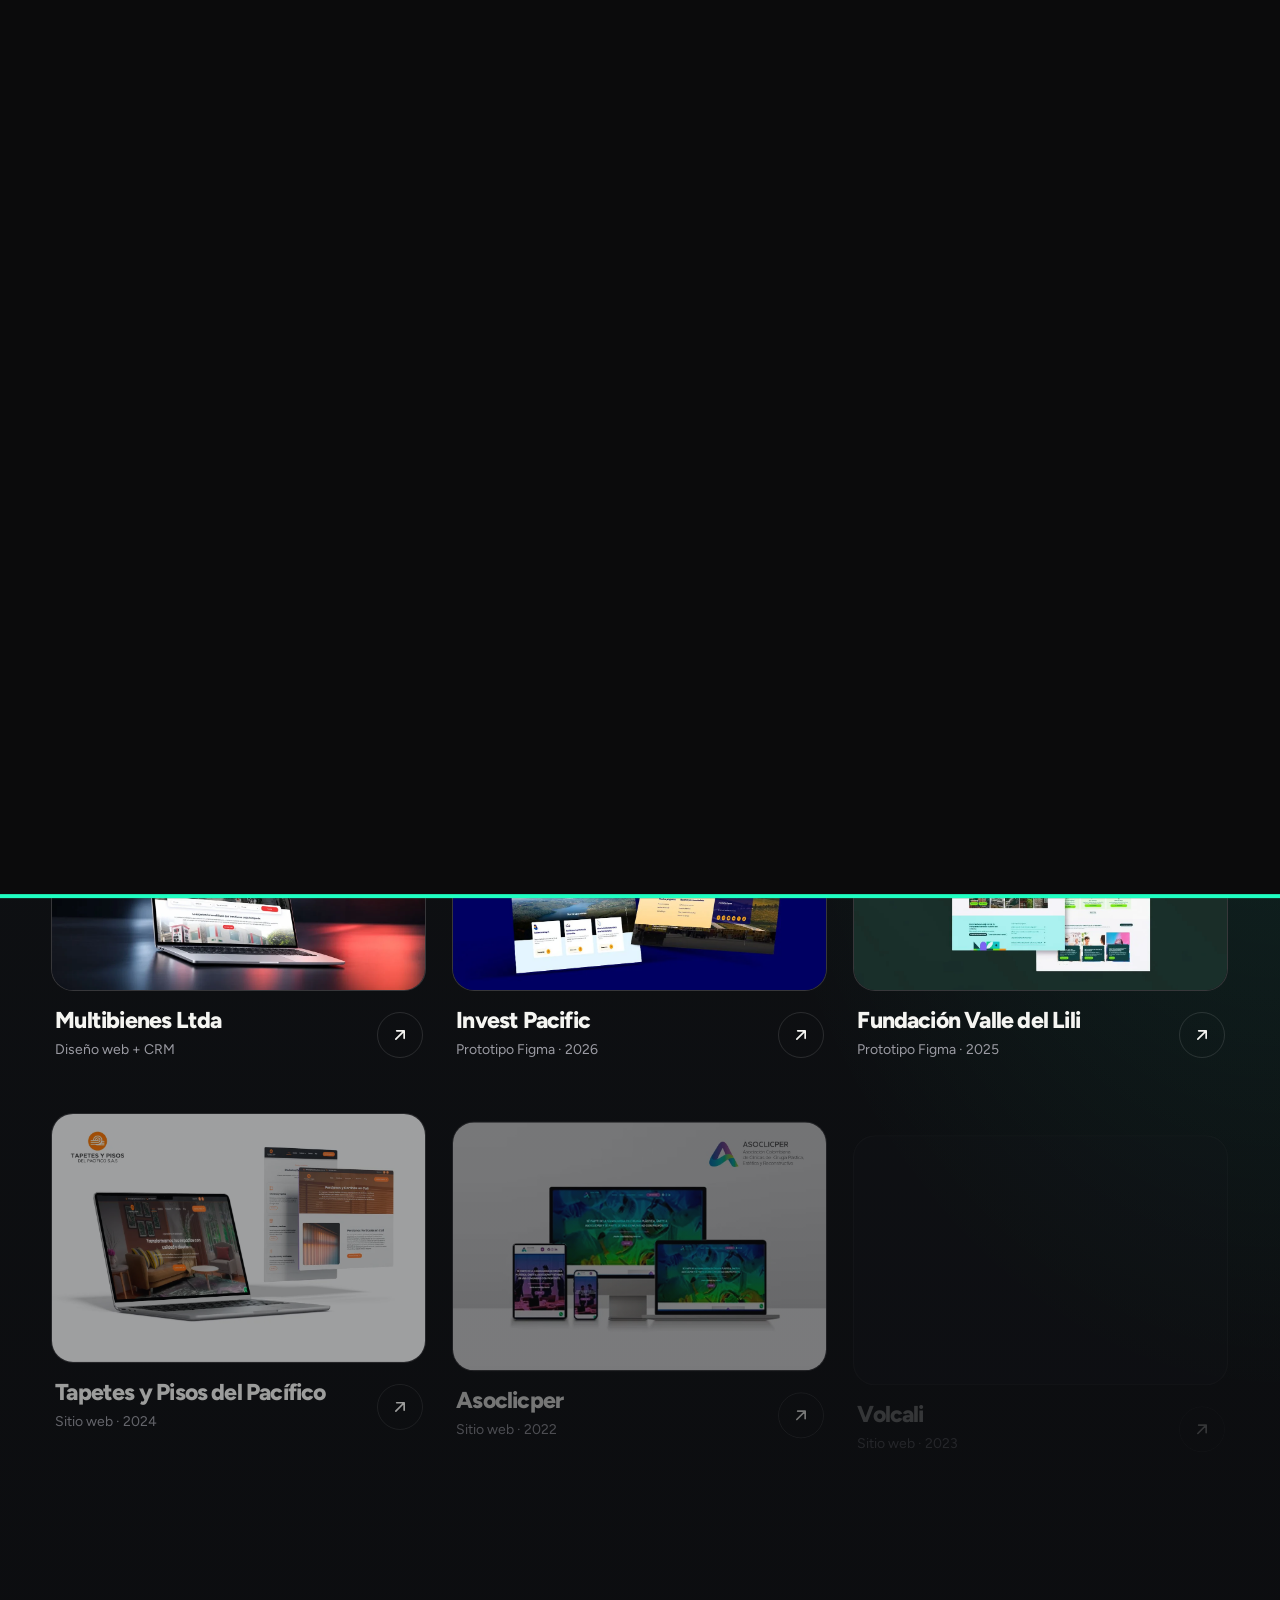
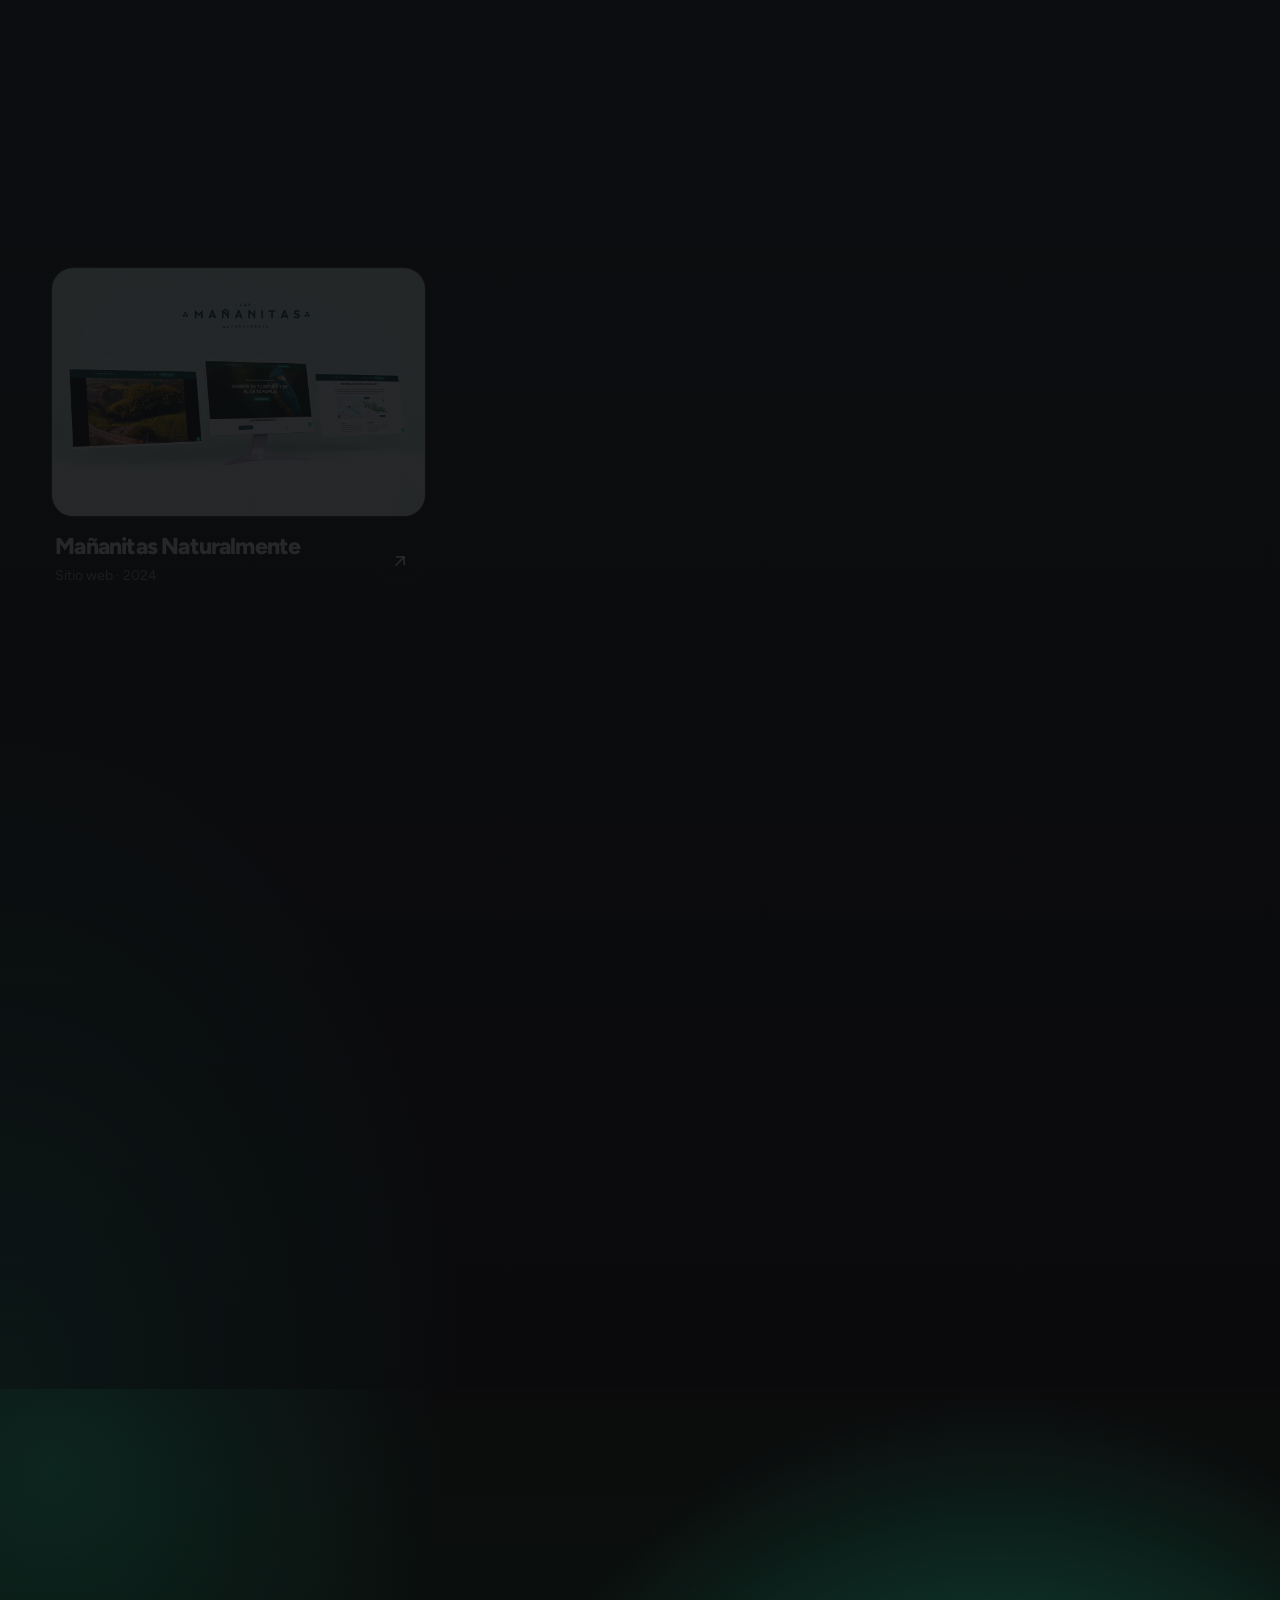
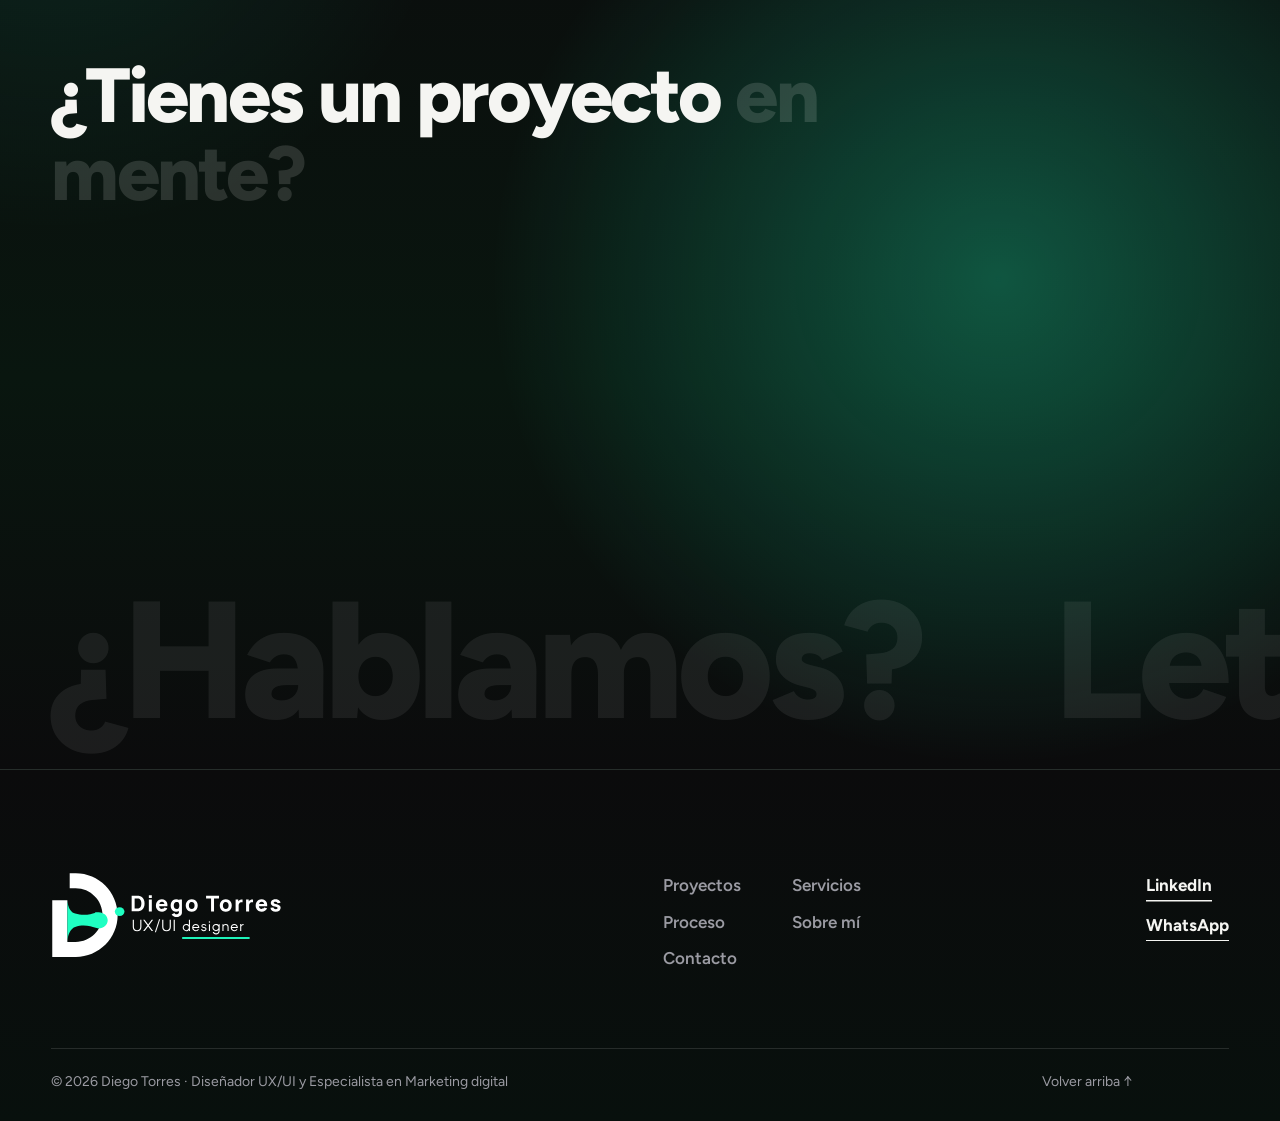
==== proyectos/index.html @ 9234ac4d "Skills: luz verde mucho más tenue y repartida (sin forma de círculo) Degradado con caída tipo coseno" ====
<!doctype html>
<html lang="es">
<head>
<meta charset="utf-8">
<meta name="viewport" content="width=device-width,initial-scale=1">
<title>Proyectos de diseño web y UX/UI | Diego Torres</title>
<meta name="description" content="Sitios web, tiendas virtuales y prototipos en Figma diseñados por Diego Torres. Explora el portafolio completo.">
<link rel="canonical" href="https://diegotdesigner.com/proyectos/">
<meta name="theme-color" content="#0b0b0c">
<meta name="author" content="Diego Torres">
<meta name="robots" content="index,follow,max-image-preview:large">
<meta property="og:type" content="website">
<meta property="og:locale" content="es_CO">
<meta property="og:site_name" content="Diego Torres — UX/UI">
<meta property="og:title" content="Proyectos de diseño web y UX/UI | Diego Torres">
<meta property="og:description" content="Sitios web, tiendas virtuales y prototipos en Figma diseñados por Diego Torres. Explora el portafolio completo.">
<meta property="og:url" content="https://diegotdesigner.com/proyectos/">
<meta property="og:image" content="https://diegotdesigner.com/assets/img/og-diego-torres.jpg">
<meta property="og:image:width" content="1200">
<meta property="og:image:height" content="630">
<meta property="og:image:type" content="image/jpeg">
<meta property="og:image:alt" content="Diego Torres, diseñador UX/UI y especialista en marketing digital">
<meta name="twitter:card" content="summary_large_image">
<meta name="twitter:title" content="Proyectos de diseño web y UX/UI | Diego Torres">
<meta name="twitter:description" content="Sitios web, tiendas virtuales y prototipos en Figma diseñados por Diego Torres. Explora el portafolio completo.">
<meta name="twitter:image" content="https://diegotdesigner.com/assets/img/og-diego-torres.jpg">
<meta name="twitter:image:alt" content="Diego Torres, diseñador UX/UI y especialista en marketing digital">
<link rel="icon" type="image/png" sizes="32x32" href="../assets/img/favicon-32.png?v=2">
<link rel="icon" type="image/png" sizes="48x48" href="../assets/img/favicon-48.png?v=2">
<link rel="icon" type="image/png" sizes="192x192" href="../assets/img/favicon-192.png?v=2">
<link rel="apple-touch-icon" href="../assets/img/apple-touch-icon.png?v=2">
<link rel="preconnect" href="https://fonts.googleapis.com">
<link rel="preconnect" href="https://fonts.gstatic.com" crossorigin>
<link rel="stylesheet" href="https://fonts.googleapis.com/css2?family=Figtree:wght@300..900&family=JetBrains+Mono:wght@400;500&display=swap">
<link rel="stylesheet" href="../assets/css/style.css?v=8aae554e">
<script>document.documentElement.classList.add('js','is-loading');setTimeout(function(){document.documentElement.classList.remove('is-loading')},8000)</script>
<script type="application/ld+json">
{"@context":"https://schema.org","@graph":[{"@type":"CollectionPage","@id":"https://diegotdesigner.com/proyectos/#pagina","url":"https://diegotdesigner.com/proyectos/","name":"Proyectos de Diego Torres","inLanguage":"es-CO","isPartOf":{"@id":"https://diegotdesigner.com/#website"},"about":{"@id":"https://diegotdesigner.com/#diego"}},{"@type":"BreadcrumbList","itemListElement":[{"@type":"ListItem","position":1,"name":"Inicio","item":"https://diegotdesigner.com/"},{"@type":"ListItem","position":2,"name":"Proyectos","item":"https://diegotdesigner.com/proyectos/"}]}]}
</script>

</head>
<body data-page="projects">
<noscript><style>.loader{display:none}.is-loading{overflow:auto}</style></noscript>

<div class="loader" aria-hidden="true">
  <div class="loader__inner">
    <span class="loader__label">Proyectos · Diego Torres</span>
    <span class="loader__count"><b>0</b><i>%</i></span>
  </div>
  <span class="loader__bar"><i></i></span>
</div>

<a class="skip" href="#main">Saltar al contenido</a>
<div class="noise" aria-hidden="true"></div>
<div class="progress" aria-hidden="true"><i></i></div>
<div class="cursor" aria-hidden="true"><span class="cursor__dot"></span><span class="cursor__ring"><b class="cursor__label"></b></span></div>

<header class="pill" id="top">
  <a class="pill__brand" href="../" aria-label="Diego Torres, UX/UI designer: inicio" data-cursor="Inicio">
    <img class="pill__mark" src="../assets/img/mark.svg" alt="" width="29" height="34">
    <span class="pill__name"><b>Diego Torres</b><small>UX/UI <u>designer</u></small></span>
  </a>
  <span class="pill__status"><i class="dot dot--pulse"></i><span>Disponible para proyectos</span></span>
  <button class="pill__toggle" type="button" aria-expanded="false" aria-controls="menu" aria-label="Abrir menú">
    <span></span><span></span>
  </button>
</header>

<nav class="menu" id="menu" aria-label="Menú principal" aria-hidden="true">
  <div class="menu__inner">
    <a class="menu__brand" href="../" data-menu aria-label="Diego Torres, UX/UI designer: inicio"><img src="../assets/img/logo.svg" alt="Diego Torres UX/UI designer" width="210" height="78"></a>
    <ul class="menu__list">
      <li><a href="../" data-menu><span class="menu__n">01</span><span class="menu__t">Inicio</span></a></li>
      <li><a href="../proyectos/" data-menu><span class="menu__n">02</span><span class="menu__t">Proyectos</span></a></li>
      <li><a href="../#servicios" data-menu><span class="menu__n">03</span><span class="menu__t">Servicios</span></a></li>
      <li><a href="../#proceso" data-menu><span class="menu__n">04</span><span class="menu__t">Proceso</span></a></li>
      <li><a href="../#sobre-mi" data-menu><span class="menu__n">05</span><span class="menu__t">Sobre mí</span></a></li>
      <li><a href="../#contacto" data-menu><span class="menu__n">06</span><span class="menu__t">Contacto</span></a></li>
    </ul>
    <div class="menu__foot">
      <a class="btn btn--mint" href="https://wa.link/ydvb9j" target="_blank" rel="noopener noreferrer">Hablemos de tu proyecto <svg class="ico" viewBox="0 0 24 24" aria-hidden="true"><path d="M7 17 17 7M8 7h9v9" fill="none" stroke="currentColor" stroke-width="2" stroke-linecap="round" stroke-linejoin="round"/></svg></a>
      <a class="link-u" href="https://www.linkedin.com/in/diegotorres-mktdigital/" target="_blank" rel="noopener noreferrer">LinkedIn</a>
    </div>
  </div>
</nav>

<a class="wa" href="https://wa.link/ydvb9j" target="_blank" rel="noopener noreferrer" aria-label="Escríbeme por WhatsApp">
  <span class="wa__label">Escríbeme por WhatsApp</span>
  <span class="wa__ico" aria-hidden="true"><svg viewBox="0 0 24 24" focusable="false"><path d="M17.472 14.382c-.297-.149-1.758-.867-2.03-.967-.273-.099-.471-.148-.67.15-.197.297-.767.966-.94 1.164-.173.199-.347.223-.644.075-.297-.15-1.255-.463-2.39-1.475-.883-.788-1.48-1.761-1.653-2.059-.173-.297-.018-.458.13-.606.134-.133.298-.347.446-.52.149-.174.198-.298.298-.497.099-.198.05-.371-.025-.52-.075-.149-.669-1.612-.916-2.207-.242-.579-.487-.5-.669-.51-.173-.008-.371-.01-.57-.01-.198 0-.52.074-.792.372-.272.297-1.04 1.016-1.04 2.479 0 1.462 1.065 2.875 1.213 3.074.149.198 2.096 3.2 5.077 4.487.709.306 1.262.489 1.694.625.712.227 1.36.195 1.871.118.571-.085 1.758-.719 2.006-1.413.248-.694.248-1.289.173-1.413-.074-.124-.272-.198-.57-.347m-5.421 7.403h-.004a9.87 9.87 0 01-5.031-1.378l-.361-.214-3.741.982.998-3.648-.235-.374a9.86 9.86 0 01-1.51-5.26c.001-5.45 4.436-9.884 9.888-9.884 2.64 0 5.122 1.03 6.988 2.898a9.825 9.825 0 012.893 6.994c-.003 5.45-4.437 9.884-9.885 9.884m8.413-18.297A11.815 11.815 0 0012.05 0C5.495 0 .16 5.335.157 11.892c0 2.096.547 4.142 1.588 5.945L.057 24l6.305-1.654a11.882 11.882 0 005.683 1.448h.005c6.554 0 11.89-5.335 11.893-11.893a11.821 11.821 0 00-3.48-8.413Z"/></svg></span>
</a>


<main id="main">
  <section class="phead sec--dark">
    <div class="hero__bg" aria-hidden="true"><span class="orb orb--a"></span><span class="hero__grid"></span></div>
    <div class="wrap phead__inner">
      <p class="chip chip--dark" data-hero-in><i class="dot"></i> Portafolio</p>
      <h1 class="phead__title" aria-label="Proyectos"><span data-chars aria-hidden="true">Proyectos</span><sup class="phead__count" data-hero-in>17</sup></h1>
      <p class="phead__lead" data-hero-in>Sitios web, tiendas virtuales y prototipos pensados para guiar al usuario, generar acción y medir resultados.</p>
    </div>
  </section>

  <section class="pgrid sec--dark">
    <div class="wrap">
      <div class="filters" role="group" aria-label="Filtrar proyectos">
        <button class="filter is-active" type="button" data-filter="all" aria-pressed="true">Todos</button>
        <button class="filter" type="button" data-filter="figma" aria-pressed="false">Prototipos Figma</button>
        <button class="filter" type="button" data-filter="web" aria-pressed="false">Sitios web informativos</button>
        <button class="filter" type="button" data-filter="shop" aria-pressed="false">E-commerce</button>
        <span class="filters__count" aria-live="polite"><b data-visible-count>17</b> proyectos</span>
      </div>
      <div class="gcards">
<article class="gcard" data-kind="web">
  <a class="gcard__link" href="https://multibienesltda.com/" target="_blank" rel="noopener noreferrer" data-cursor="Ver">
    <div class="gcard__media" data-tilt><img src="../assets/img/projects/multibienes.webp" alt="Sitio web de la Inmobiliaria Multibienes Ltda en laptop y pantallas, con buscador de inmuebles" width="1200" height="800" loading="lazy" decoding="async"><span class="glare"></span></div>
    <div class="gcard__meta">
      <div><h3 class="gcard__title">Multibienes Ltda</h3><p class="gcard__kind">Diseño web + CRM</p></div>
      <span class="gcard__go"><svg class="ico" viewBox="0 0 24 24" aria-hidden="true"><path d="M7 17 17 7M8 7h9v9" fill="none" stroke="currentColor" stroke-width="2" stroke-linecap="round" stroke-linejoin="round"/></svg></span>
    </div>
  </a>
</article>
<article class="gcard" data-kind="figma">
  <a class="gcard__link" href="https://www.figma.com/proto/sOx7dur0wTKNmjbSGj4dV0/Invest-pacific?node-id=1774-7216&amp;viewport=1929%2C1130%2C0.5&amp;t=XPaAkTiLe54LVL4k-8&amp;scaling=min-zoom&amp;content-scaling=fixed&amp;starting-point-node-id=1%3A2&amp;show-proto-sidebar=1&amp;page-id=0%3A1&amp;hide-ui=1" target="_blank" rel="noopener noreferrer" data-cursor="Ver">
    <div class="gcard__media" data-tilt><img src="../assets/img/projects/invest-pacific.webp" alt="Prototipo en Figma del portal de Invest Pacific: home, indicadores y megamenú" width="1200" height="800" loading="lazy" decoding="async"><span class="glare"></span></div>
    <div class="gcard__meta">
      <div><h3 class="gcard__title">Invest Pacific</h3><p class="gcard__kind">Prototipo Figma · 2026</p></div>
      <span class="gcard__go"><svg class="ico" viewBox="0 0 24 24" aria-hidden="true"><path d="M7 17 17 7M8 7h9v9" fill="none" stroke="currentColor" stroke-width="2" stroke-linecap="round" stroke-linejoin="round"/></svg></span>
    </div>
  </a>
</article>
<article class="gcard" data-kind="figma">
  <a class="gcard__link" href="https://www.figma.com/proto/NyMrCUp5XNS313tJBj2rNl/FVL-portal?node-id=793-4711&amp;viewport=-1527%2C283%2C1&amp;t=C5K0bnlIVfkAiIBC-8&amp;scaling=min-zoom&amp;content-scaling=fixed&amp;starting-point-node-id=2%3A91&amp;show-proto-sidebar=1&amp;page-id=2%3A90&amp;hide-ui=1" target="_blank" rel="noopener noreferrer" data-cursor="Ver">
    <div class="gcard__media" data-tilt><img src="../assets/img/projects/fundacion-valle-del-lili.webp" alt="Prototipo en Figma del portal de la Fundación Valle del Lili" width="1200" height="800" loading="lazy" decoding="async"><span class="glare"></span></div>
    <div class="gcard__meta">
      <div><h3 class="gcard__title">Fundación Valle del Lili</h3><p class="gcard__kind">Prototipo Figma · 2025</p></div>
      <span class="gcard__go"><svg class="ico" viewBox="0 0 24 24" aria-hidden="true"><path d="M7 17 17 7M8 7h9v9" fill="none" stroke="currentColor" stroke-width="2" stroke-linecap="round" stroke-linejoin="round"/></svg></span>
    </div>
  </a>
</article>
<article class="gcard" data-kind="web">
  <a class="gcard__link" href="https://tapetesypisos.com.co/" target="_blank" rel="noopener noreferrer" data-cursor="Ver">
    <div class="gcard__media" data-tilt><img src="../assets/img/projects/tapetes-y-pisos.webp" alt="Sitio web de Tapetes y Pisos del Pacífico en computador y pantallas" width="1200" height="800" loading="lazy" decoding="async"><span class="glare"></span></div>
    <div class="gcard__meta">
      <div><h3 class="gcard__title">Tapetes y Pisos del Pacífico</h3><p class="gcard__kind">Sitio web · 2024</p></div>
      <span class="gcard__go"><svg class="ico" viewBox="0 0 24 24" aria-hidden="true"><path d="M7 17 17 7M8 7h9v9" fill="none" stroke="currentColor" stroke-width="2" stroke-linecap="round" stroke-linejoin="round"/></svg></span>
    </div>
  </a>
</article>
<article class="gcard" data-kind="web">
  <a class="gcard__link" href="https://asoclicper.com/" target="_blank" rel="noopener noreferrer" data-cursor="Ver">
    <div class="gcard__media" data-tilt><img src="../assets/img/projects/asoclicper.webp" alt="Sitio web de Asoclicper en monitor, portátil, tableta y celular" width="1200" height="800" loading="lazy" decoding="async"><span class="glare"></span></div>
    <div class="gcard__meta">
      <div><h3 class="gcard__title">Asoclicper</h3><p class="gcard__kind">Sitio web · 2022</p></div>
      <span class="gcard__go"><svg class="ico" viewBox="0 0 24 24" aria-hidden="true"><path d="M7 17 17 7M8 7h9v9" fill="none" stroke="currentColor" stroke-width="2" stroke-linecap="round" stroke-linejoin="round"/></svg></span>
    </div>
  </a>
</article>
<article class="gcard" data-kind="web">
  <a class="gcard__link" href="https://volcali.com/" target="_blank" rel="noopener noreferrer" data-cursor="Ver">
    <div class="gcard__media" data-tilt><img src="../assets/img/projects/volcali.webp" alt="Sitio web de Volcali" width="1200" height="800" loading="lazy" decoding="async"><span class="glare"></span></div>
    <div class="gcard__meta">
      <div><h3 class="gcard__title">Volcali</h3><p class="gcard__kind">Sitio web · 2023</p></div>
      <span class="gcard__go"><svg class="ico" viewBox="0 0 24 24" aria-hidden="true"><path d="M7 17 17 7M8 7h9v9" fill="none" stroke="currentColor" stroke-width="2" stroke-linecap="round" stroke-linejoin="round"/></svg></span>
    </div>
  </a>
</article>
<article class="gcard" data-kind="web">
  <a class="gcard__link" href="https://innova.com.co/wp/" target="_blank" rel="noopener noreferrer" data-cursor="Ver">
    <div class="gcard__media" data-tilt><img src="../assets/img/projects/innova-systems.webp" alt="Sitio web de Innova Systems" width="1200" height="800" loading="lazy" decoding="async"><span class="glare"></span></div>
    <div class="gcard__meta">
      <div><h3 class="gcard__title">Innova Systems</h3><p class="gcard__kind">Sitio web · 2023</p></div>
      <span class="gcard__go"><svg class="ico" viewBox="0 0 24 24" aria-hidden="true"><path d="M7 17 17 7M8 7h9v9" fill="none" stroke="currentColor" stroke-width="2" stroke-linecap="round" stroke-linejoin="round"/></svg></span>
    </div>
  </a>
</article>
<article class="gcard" data-kind="web">
  <a class="gcard__link" href="https://docunetweb.com.co/" target="_blank" rel="noopener noreferrer" data-cursor="Ver">
    <div class="gcard__media" data-tilt><img src="../assets/img/projects/docunet-web.webp" alt="Sitio web de Docunet Web" width="1200" height="800" loading="lazy" decoding="async"><span class="glare"></span></div>
    <div class="gcard__meta">
      <div><h3 class="gcard__title">Docunet Web</h3><p class="gcard__kind">Sitio web · 2023</p></div>
      <span class="gcard__go"><svg class="ico" viewBox="0 0 24 24" aria-hidden="true"><path d="M7 17 17 7M8 7h9v9" fill="none" stroke="currentColor" stroke-width="2" stroke-linecap="round" stroke-linejoin="round"/></svg></span>
    </div>
  </a>
</article>
<article class="gcard" data-kind="web">
  <a class="gcard__link" href="https://especialistascyr.com/" target="_blank" rel="noopener noreferrer" data-cursor="Ver">
    <div class="gcard__media" data-tilt><img src="../assets/img/projects/especialistas-en-recubrimientos.webp" alt="Sitio web de Especialistas en Recubrimientos" width="1200" height="800" loading="lazy" decoding="async"><span class="glare"></span></div>
    <div class="gcard__meta">
      <div><h3 class="gcard__title">Especialistas en Recubrimientos</h3><p class="gcard__kind">Sitio web · 2022</p></div>
      <span class="gcard__go"><svg class="ico" viewBox="0 0 24 24" aria-hidden="true"><path d="M7 17 17 7M8 7h9v9" fill="none" stroke="currentColor" stroke-width="2" stroke-linecap="round" stroke-linejoin="round"/></svg></span>
    </div>
  </a>
</article>
<article class="gcard" data-kind="web">
  <a class="gcard__link" href="https://lasmananitasnaturalmente.com/" target="_blank" rel="noopener noreferrer" data-cursor="Ver">
    <div class="gcard__media" data-tilt><img src="../assets/img/projects/mananitas-naturalmente.webp" alt="Sitio web de Mañanitas Naturalmente" width="1200" height="800" loading="lazy" decoding="async"><span class="glare"></span></div>
    <div class="gcard__meta">
      <div><h3 class="gcard__title">Mañanitas Naturalmente</h3><p class="gcard__kind">Sitio web · 2024</p></div>
      <span class="gcard__go"><svg class="ico" viewBox="0 0 24 24" aria-hidden="true"><path d="M7 17 17 7M8 7h9v9" fill="none" stroke="currentColor" stroke-width="2" stroke-linecap="round" stroke-linejoin="round"/></svg></span>
    </div>
  </a>
</article>
<article class="gcard" data-kind="web">
  <a class="gcard__link" href="https://elmasnadal.com/es/" target="_blank" rel="noopener noreferrer" data-cursor="Ver">
    <div class="gcard__media" data-tilt><img src="../assets/img/projects/masnadal.webp" alt="Sitio web de Masnadal" width="1200" height="800" loading="lazy" decoding="async"><span class="glare"></span></div>
    <div class="gcard__meta">
      <div><h3 class="gcard__title">Masnadal</h3><p class="gcard__kind">Sitio web · 2025</p></div>
      <span class="gcard__go"><svg class="ico" viewBox="0 0 24 24" aria-hidden="true"><path d="M7 17 17 7M8 7h9v9" fill="none" stroke="currentColor" stroke-width="2" stroke-linecap="round" stroke-linejoin="round"/></svg></span>
    </div>
  </a>
</article>
<article class="gcard" data-kind="web">
  <a class="gcard__link" href="http://servipeugeot.com/" target="_blank" rel="noopener noreferrer" data-cursor="Ver">
    <div class="gcard__media" data-tilt><img src="../assets/img/projects/servipeugeot.webp" alt="Sitio web de Servipeugeot" width="1200" height="800" loading="lazy" decoding="async"><span class="glare"></span></div>
    <div class="gcard__meta">
      <div><h3 class="gcard__title">Servipeugeot</h3><p class="gcard__kind">Sitio web · 2024</p></div>
      <span class="gcard__go"><svg class="ico" viewBox="0 0 24 24" aria-hidden="true"><path d="M7 17 17 7M8 7h9v9" fill="none" stroke="currentColor" stroke-width="2" stroke-linecap="round" stroke-linejoin="round"/></svg></span>
    </div>
  </a>
</article>
<article class="gcard" data-kind="web">
  <a class="gcard__link" href="https://lallardefoccalella.com/es/" target="_blank" rel="noopener noreferrer" data-cursor="Ver">
    <div class="gcard__media" data-tilt><img src="../assets/img/projects/la-llar-de-foccachella.webp" alt="Sitio web de La Llar de Foccachella" width="1200" height="800" loading="lazy" decoding="async"><span class="glare"></span></div>
    <div class="gcard__meta">
      <div><h3 class="gcard__title">La Llar de Foccachella</h3><p class="gcard__kind">Sitio web · 2024</p></div>
      <span class="gcard__go"><svg class="ico" viewBox="0 0 24 24" aria-hidden="true"><path d="M7 17 17 7M8 7h9v9" fill="none" stroke="currentColor" stroke-width="2" stroke-linecap="round" stroke-linejoin="round"/></svg></span>
    </div>
  </a>
</article>
<article class="gcard" data-kind="shop">
  <a class="gcard__link" href="https://octopuscontenedor.com/" target="_blank" rel="noopener noreferrer" data-cursor="Ver">
    <div class="gcard__media" data-tilt><img src="../assets/img/projects/octopus-contenedor.webp" alt="Tienda virtual de Octopus Contenedor" width="1200" height="800" loading="lazy" decoding="async"><span class="glare"></span></div>
    <div class="gcard__meta">
      <div><h3 class="gcard__title">Octopus Contenedor</h3><p class="gcard__kind">Tienda virtual · 2024</p></div>
      <span class="gcard__go"><svg class="ico" viewBox="0 0 24 24" aria-hidden="true"><path d="M7 17 17 7M8 7h9v9" fill="none" stroke="currentColor" stroke-width="2" stroke-linecap="round" stroke-linejoin="round"/></svg></span>
    </div>
  </a>
</article>
<article class="gcard" data-kind="shop">
  <a class="gcard__link" href="https://delvallecoffee.com/" target="_blank" rel="noopener noreferrer" data-cursor="Ver">
    <div class="gcard__media" data-tilt><img src="../assets/img/projects/del-alto-valle-coffee.webp" alt="Tienda virtual de Del Alto Valle Coffee" width="1200" height="800" loading="lazy" decoding="async"><span class="glare"></span></div>
    <div class="gcard__meta">
      <div><h3 class="gcard__title">Del Alto Valle Coffee</h3><p class="gcard__kind">Tienda virtual · 2023</p></div>
      <span class="gcard__go"><svg class="ico" viewBox="0 0 24 24" aria-hidden="true"><path d="M7 17 17 7M8 7h9v9" fill="none" stroke="currentColor" stroke-width="2" stroke-linecap="round" stroke-linejoin="round"/></svg></span>
    </div>
  </a>
</article>
<article class="gcard" data-kind="shop">
  <a class="gcard__link" href="https://almorecoffee.com/" target="_blank" rel="noopener noreferrer" data-cursor="Ver">
    <div class="gcard__media" data-tilt><img src="../assets/img/projects/almore-coffee.webp" alt="Tienda virtual de Almore Coffee" width="1200" height="800" loading="lazy" decoding="async"><span class="glare"></span></div>
    <div class="gcard__meta">
      <div><h3 class="gcard__title">Almore Coffee</h3><p class="gcard__kind">Tienda virtual · 2025</p></div>
      <span class="gcard__go"><svg class="ico" viewBox="0 0 24 24" aria-hidden="true"><path d="M7 17 17 7M8 7h9v9" fill="none" stroke="currentColor" stroke-width="2" stroke-linecap="round" stroke-linejoin="round"/></svg></span>
    </div>
  </a>
</article>
<article class="gcard" data-kind="shop">
  <a class="gcard__link" href="https://www.tuyoshop.com/" target="_blank" rel="noopener noreferrer" data-cursor="Ver">
    <div class="gcard__media" data-tilt><img src="../assets/img/projects/tuyo.webp" alt="Tienda virtual de Tuyo" width="1200" height="800" loading="lazy" decoding="async"><span class="glare"></span></div>
    <div class="gcard__meta">
      <div><h3 class="gcard__title">Tuyo</h3><p class="gcard__kind">Tienda virtual · 2026</p></div>
      <span class="gcard__go"><svg class="ico" viewBox="0 0 24 24" aria-hidden="true"><path d="M7 17 17 7M8 7h9v9" fill="none" stroke="currentColor" stroke-width="2" stroke-linecap="round" stroke-linejoin="round"/></svg></span>
    </div>
  </a>
</article>
      </div>
    </div>
  </section>

  <section class="contact contact--page sec--contact" id="contacto">
    <div class="wrap contact__inner">
      <p class="chip chip--dark" data-reveal><i class="dot"></i> Trabajemos juntos</p>
      <h2 class="contact__title" data-split>¿Tienes un proyecto en mente?</h2>
      <p class="contact__text" data-reveal>Si estás buscando mejorar tu sitio web, lanzar un nuevo proyecto o trabajar en la optimización de tu presencia digital, podemos hablar.</p>
      <div class="contact__actions" data-reveal>
        <a class="btn btn--mint btn--lg" href="https://wa.link/ydvb9j" target="_blank" rel="noopener noreferrer" data-magnetic>Hablemos de tu proyecto <svg class="ico" viewBox="0 0 24 24" aria-hidden="true"><path d="M7 17 17 7M8 7h9v9" fill="none" stroke="currentColor" stroke-width="2" stroke-linecap="round" stroke-linejoin="round"/></svg></a>
        <a class="link-u" href="https://www.linkedin.com/in/diegotorres-mktdigital/" target="_blank" rel="noopener noreferrer">LinkedIn</a>
      </div>
    </div>
    <div class="contact__marquee" aria-hidden="true">
      <div class="marquee__track" data-dir="-1"><span>¿Hablamos?</span><span>Let’s talk</span><span>¿Hablamos?</span><span>Let’s talk</span></div>
    </div>
  </section>
</main>

<footer class="foot sec--dark" data-card-stop="foot">
  <div class="wrap foot__grid">
    <a class="foot__logo" href="../" aria-label="Diego Torres, UX/UI designer"><img src="../assets/img/logo.svg" alt="Diego Torres UX/UI designer" width="260" height="97" loading="lazy"></a>
    <nav class="foot__nav" aria-label="Pie de página">
      <a href="../proyectos/">Proyectos</a>
      <a href="../#servicios">Servicios</a>
      <a href="../#proceso">Proceso</a>
      <a href="../#sobre-mi">Sobre mí</a>
      <a href="../#contacto">Contacto</a>
    </nav>
    <div class="foot__links">
      <a class="link-u" href="https://www.linkedin.com/in/diegotorres-mktdigital/" target="_blank" rel="noopener noreferrer">LinkedIn</a>
      <a class="link-u" href="https://wa.link/ydvb9j" target="_blank" rel="noopener noreferrer">WhatsApp</a>
    </div>
  </div>
  <div class="wrap foot__bar">
    <p>© 2026 Diego Torres · Diseñador UX/UI y Especialista en Marketing digital</p>
    <a href="#top" class="foot__up" data-scroll-top>Volver arriba <span aria-hidden="true">↑</span></a>
  </div>
</footer>


<script src="../assets/vendor/gsap.min.js"></script>
<script src="../assets/vendor/ScrollTrigger.min.js"></script>
<script src="../assets/vendor/lenis.min.js"></script>
<script src="../assets/js/main.js?v=8aae554e"></script>
</body>
</html>
---- assets/css/style.css ----
/* ==========================================================================
   Diego Torres · Portafolio v2
   Dirección: negro + verde menta (marca), tipografía condensada gigante,
   una tarjeta 3D que recorre la historia, escenas con scroll.
   ========================================================================== */

:root {
  --ink: #0b0b0c;
  --ink-2: #131316;
  --ink-3: #1b1b1f;
  --paper: #f3f1ec;
  --paper-2: #e9e6df;
  --mint: #1fffc2;
  --mint-d: #00c896;
  --txt: #f5f5f2;
  --muted: #9b9ba3;
  --muted-d: #5d5d65;
  --line: rgba(255, 255, 255, 0.12);
  --line-d: rgba(11, 11, 12, 0.14);
  --f-display: "Figtree", system-ui, -apple-system, "Segoe UI", sans-serif;
  --f-body: "Figtree", system-ui, -apple-system, "Segoe UI", sans-serif;
  --f-mono: "JetBrains Mono", ui-monospace, Consolas, monospace;
  --ease: cubic-bezier(0.22, 1, 0.36, 1);
  --gut: clamp(20px, 4vw, 56px);
  --r: 28px;
}

*, *::before, *::after { box-sizing: border-box; }
html { -webkit-text-size-adjust: 100%; scroll-behavior: auto; }
html.js.is-loading { overflow: hidden; }
body { margin: 0; background: var(--ink); color: var(--txt); font-family: var(--f-body); font-size: 17px; line-height: 1.55; -webkit-font-smoothing: antialiased; overflow-x: clip; }
img, svg { display: block; max-width: 100%; height: auto; }
a { color: inherit; text-decoration: none; }
button { font: inherit; color: inherit; background: none; border: 0; padding: 0; cursor: pointer; }
ul, ol { margin: 0; padding: 0; list-style: none; }
h1, h2, h3, h4, h5, p { margin: 0; }
::selection { background: var(--mint); color: var(--ink); }
:focus-visible { outline: 2px solid var(--mint); outline-offset: 3px; border-radius: 6px; }
.sec--light :focus-visible { outline-color: var(--ink); }

.lenis.lenis-stopped { overflow: hidden; }

.skip { position: fixed; left: 16px; top: -60px; z-index: 400; background: var(--mint); color: var(--ink); padding: 10px 16px; border-radius: 999px; font-weight: 700; transition: top 0.2s; }
.skip:focus { top: 16px; }

/* ───────── Utilidades ───────── */
.wrap { width: min(1320px, calc(100% - var(--gut) * 2)); margin-inline: auto; }
.sec--dark { background: var(--ink); color: var(--txt); }
.sec--light { background: var(--paper); color: var(--ink); }
.sec--contact { color: var(--txt); background: var(--ink); }

.h2, .h3, .contact__title, .phead__title, .hero__word, .svc__t, .pcard__title, .menu__t, .gcard__title {
  font-family: var(--f-body);
  font-weight: 800;
  letter-spacing: -0.035em;
  line-height: 1.02;
}
.h2 { font-size: clamp(36px, 5vw, 84px); }
.h3 { font-size: clamp(30px, 3.6vw, 56px); }

.w { display: inline-block; overflow: clip; vertical-align: top; padding: 0.06em 0.04em 0.16em; margin: -0.06em -0.04em -0.16em; }
.wi { display: inline-block; will-change: transform; }
.cm { display: inline-block; vertical-align: top; }
.ci { display: inline-block; will-change: transform; }
.sw { display: inline-block; }

.dot { display: inline-block; width: 8px; height: 8px; border-radius: 50%; background: var(--mint); }
.dot--pulse { box-shadow: 0 0 0 0 rgba(31, 255, 194, 0.6); animation: pulse 2s infinite; }
@keyframes pulse { 70% { box-shadow: 0 0 0 9px rgba(31, 255, 194, 0); } 100% { box-shadow: 0 0 0 0 rgba(31, 255, 194, 0); } }

.chip { display: inline-flex; align-items: center; gap: 12px; width: fit-content; max-width: 100%; align-self: flex-start; padding: 0; border: 0; border-radius: 0; background: none; font-size: 13px; font-weight: 700; letter-spacing: 0.14em; text-transform: uppercase; margin-bottom: clamp(18px, 2.4vw, 30px); }
.chip .dot { flex: none; width: 28px; height: 2px; border-radius: 2px; background: var(--mint-d); box-shadow: none; animation: none; }
.chip--dark { color: var(--txt); }
.chip--dark .dot { background: var(--mint); }
.chip--ink { color: var(--ink); }
.chip--ink .dot { background: var(--ink); }

.btn { position: relative; display: inline-flex; align-items: center; gap: 10px; padding: 16px 26px; border-radius: 999px; font-weight: 700; font-size: 16px; line-height: 1; white-space: nowrap; overflow: hidden; isolation: isolate; transition: color 0.35s var(--ease), background-color 0.35s, border-color 0.35s; }
.btn .ico { width: 18px; height: 18px; flex: none; transition: transform 0.4s var(--ease); }
.btn:hover .ico { transform: translate(3px, -3px); }
.btn--mint { background: var(--mint); color: var(--ink); }
.btn--mint::before, .btn--ink::before, .btn--line::before { content: ""; position: absolute; inset: 0; z-index: -1; border-radius: inherit; transform: translateY(101%); transition: transform 0.5s var(--ease); }
.btn--mint::before { background: var(--txt); }
.btn--mint:hover::before, .btn--ink:hover::before, .btn--line:hover::before { transform: none; }
.btn--ink { background: var(--ink); color: var(--txt); }
.btn--ink::before { background: var(--txt); }
.btn--ink:hover { color: var(--ink); }
.btn--line { border: 1.5px solid var(--line); color: var(--txt); }
.btn--line::before { background: var(--mint); }
.btn--line:hover { color: var(--ink); border-color: var(--mint); }
.btn--lg { padding: 22px 34px; font-size: 18px; }
.btn__count { display: inline-grid; place-items: center; min-width: 28px; height: 28px; padding: 0 8px; border-radius: 999px; background: var(--ink); color: var(--mint); font-size: 13px; }

.link-u { position: relative; font-weight: 700; padding-bottom: 3px; background: linear-gradient(currentColor, currentColor) 0 100% / 100% 1.5px no-repeat; transition: background-size 0.4s var(--ease); }
.link-u:hover { background-size: 0 1.5px; background-position: 100% 100%; }

.tags { display: flex; flex-wrap: wrap; gap: 8px; }
.tags li, .badge { padding: 6px 12px; border-radius: 999px; border: 1px solid var(--line); font-size: 12.5px; font-weight: 600; color: var(--muted); }
.badge { background: var(--mint); border-color: var(--mint); color: var(--ink); }

.glare { position: absolute; inset: 0; pointer-events: none; border-radius: inherit; background: radial-gradient(circle at var(--gx, 50%) var(--gy, 0%), rgba(255, 255, 255, 0.28), transparent 55%); opacity: 0; transition: opacity 0.4s; mix-blend-mode: soft-light; }
[data-tilt]:hover .glare { opacity: 1; }

/* ───────── Capas globales ───────── */
.noise { position: fixed; inset: 0; z-index: 90; pointer-events: none; opacity: 0.07; background-image: url("data:image/svg+xml;utf8,<svg xmlns='http://www.w3.org/2000/svg' width='180' height='180'><filter id='n'><feTurbulence type='fractalNoise' baseFrequency='.85' numOctaves='2' stitchTiles='stitch'/><feColorMatrix values='0 0 0 0 1  0 0 0 0 1  0 0 0 0 1  0 0 0 .55 0'/></filter><rect width='100%' height='100%' filter='url(%23n)'/></svg>"); mix-blend-mode: overlay; }
.progress { position: fixed; left: 0; top: 0; right: 0; height: 3px; z-index: 95; pointer-events: none; }
.progress i { display: block; height: 100%; background: var(--mint); transform-origin: 0 50%; transform: scaleX(0); }

.cursor { position: fixed; left: 0; top: 0; z-index: 300; pointer-events: none; opacity: 0; transition: opacity 0.3s; display: none; }
@media (hover: hover) and (pointer: fine) { .cursor { display: block; } }
.cursor.is-on { opacity: 1; }
.cursor__dot { position: absolute; left: -4px; top: -4px; width: 8px; height: 8px; border-radius: 50%; background: var(--mint); mix-blend-mode: difference; transition: opacity 0.2s; }
.cursor__ring { position: absolute; left: -20px; top: -20px; width: 40px; height: 40px; border-radius: 50%; border: 1.5px solid rgba(31, 255, 194, 0.7); display: grid; place-items: center; transition: width 0.35s var(--ease), height 0.35s var(--ease), left 0.35s var(--ease), top 0.35s var(--ease), background-color 0.3s, border-color 0.3s; }
.cursor.is-link .cursor__ring { width: 64px; height: 64px; left: -32px; top: -32px; background: rgba(31, 255, 194, 0.12); }
.cursor.has-label .cursor__ring { width: 88px; height: 88px; left: -44px; top: -44px; background: var(--mint); border-color: var(--mint); }
.cursor.has-label .cursor__dot { opacity: 0; }
.cursor__label { font: 700 12px var(--f-body); letter-spacing: 0.06em; text-transform: uppercase; color: var(--ink); }

/* ───────── Loader ───────── */
.loader { position: fixed; inset: 0; z-index: 200; background: var(--ink); display: none; place-items: center; }
html.js.is-loading .loader { display: grid; }
.loader__inner { text-align: center; display: grid; gap: 14px; }
.loader__label { font-size: 13px; letter-spacing: 0.18em; text-transform: uppercase; color: var(--muted); }
.loader__count { font: 800 clamp(80px, 16vw, 220px) / 0.95 var(--f-body); color: var(--txt); letter-spacing: -0.05em; }
.loader__count i { font-style: normal; color: var(--mint); font-size: 0.4em; vertical-align: top; margin-left: 4px; }
.loader__bar { position: absolute; left: 0; right: 0; bottom: 0; height: 4px; background: rgba(255, 255, 255, 0.08); }
.loader__bar i { display: block; height: 100%; background: var(--mint); transform-origin: 0 50%; transform: scaleX(0); }

/* ───────── Píldora de navegación + menú ───────── */
.pill { position: fixed; top: 18px; left: 50%; transform: translateX(-50%); z-index: 80; display: flex; align-items: center; gap: 36px; padding: 12px 12px 12px 32px; border-radius: 999px; background: rgba(18, 18, 20, 0.72); border: 1px solid var(--line); backdrop-filter: blur(18px) saturate(1.4); -webkit-backdrop-filter: blur(18px) saturate(1.4); color: var(--txt); box-shadow: 0 10px 40px -10px rgba(0, 0, 0, 0.5); }
.pill__brand { display: flex; align-items: center; gap: 20px; }
.pill__mark { display: block; height: 52px; width: auto; max-width: none; flex: none; }
.pill__name { display: grid; gap: 6px; line-height: 1.05; }
.pill__name b { font-weight: 800; font-size: 19px; letter-spacing: -0.02em; }
.pill__name small { font-size: 13.5px; font-weight: 600; color: var(--muted); letter-spacing: 0.01em; }
.pill__name u { text-decoration: none; box-shadow: inset 0 -2px 0 var(--mint); padding-bottom: 1px; }
.pill__status { display: flex; align-items: center; gap: 12px; font-size: 15px; color: var(--muted); padding: 0 18px 0 36px; border-left: 1px solid var(--line); min-height: 36px; }
.pill__toggle { width: 56px; height: 56px; border-radius: 50%; background: var(--mint); display: grid; place-content: center; gap: 8px; transition: transform 0.4s var(--ease); }
.pill__toggle:hover { transform: scale(1.08); }
.pill__toggle span { display: block; width: 22px; height: 2px; background: var(--ink); border-radius: 2px; transition: transform 0.5s var(--ease); }
.menu-open .pill__toggle span:first-child { transform: translateY(5px) rotate(45deg); }
.menu-open .pill__toggle span:last-child { transform: translateY(-5px) rotate(-45deg); }

.menu { position: fixed; inset: 0; z-index: 70; background: var(--ink); visibility: hidden; clip-path: circle(0 at 50% 36px); transition: clip-path 0.7s var(--ease), visibility 0s 0.7s; overflow-y: auto; }
.menu-open .menu { visibility: visible; clip-path: circle(150vmax at 50% 36px); transition: clip-path 0.9s var(--ease), visibility 0s; }
.menu__inner { min-height: 100%; width: min(1320px, calc(100% - var(--gut) * 2)); margin: 0 auto; padding: 20px 0 40px; display: flex; flex-direction: column; justify-content: space-between; gap: 40px; }
.menu__brand { display: block; width: clamp(180px, 17vw, 250px); flex: none; }
.menu__brand img { width: 100%; height: auto; }
.menu__list a { display: flex; align-items: baseline; gap: clamp(14px, 2vw, 28px); padding: clamp(4px, 0.6vw, 10px) 0; border-bottom: 1px solid var(--line); overflow: hidden; }
.menu__n { font-family: var(--f-mono); font-size: 13px; color: var(--mint); }
.menu__t { font-size: clamp(36px, 7vw, 104px); transition: transform 0.5s var(--ease), color 0.3s; }
.menu__list a:hover .menu__t { transform: translateX(18px); color: var(--mint); }
.menu__foot { display: flex; align-items: center; gap: 28px; flex-wrap: wrap; }

/* ───────── Tarjeta 3D (recorre la historia) ───────── */
.stage { position: fixed; inset: 0; z-index: 40; pointer-events: none; }
.scard { --cw: clamp(250px, 29vw, 460px); position: absolute; left: 50%; top: 50%; width: var(--cw); height: calc(var(--cw) * 1.25); margin-left: calc(var(--cw) * -0.5); margin-top: calc(var(--cw) * -0.625); perspective: 1300px; will-change: transform, opacity; }
.scard__tilt, .scard__flip { position: absolute; inset: 0; transform-style: preserve-3d; }
.scard__face { position: absolute; inset: 0; backface-visibility: hidden; -webkit-backface-visibility: hidden; transform-style: preserve-3d; }
.scard__plate { position: absolute; left: 0; right: 0; top: 13%; bottom: 0; border-radius: var(--r); overflow: hidden; background: radial-gradient(120% 90% at 50% 0%, #7bffe0 0%, var(--mint) 34%, #0fae88 70%, #0a5a49 100%); box-shadow: 0 50px 90px -30px rgba(31, 255, 194, 0.4), 0 25px 60px rgba(0, 0, 0, 0.5); }
.scard__ring { position: absolute; border: 1.5px solid rgba(11, 11, 12, 0.16); border-radius: 50%; aspect-ratio: 1; left: 50%; transform: translateX(-50%); }
.scard__ring--a { width: 120%; top: 4%; }
.scard__ring--b { width: 82%; top: 20%; border-color: rgba(11, 11, 12, 0.1); }
.scard__shine { position: absolute; inset: 0; background: radial-gradient(circle at var(--sx, 50%) var(--sy, 15%), rgba(255, 255, 255, 0.6), transparent 55%); mix-blend-mode: soft-light; }
.scard__cutout { position: absolute; inset: 0; width: 100%; height: 100%; object-fit: contain; object-position: 50% 100%; transform: translateZ(70px); filter: drop-shadow(0 28px 28px rgba(0, 0, 0, 0.38)); }
.scard__face > * { backface-visibility: hidden; -webkit-backface-visibility: hidden; }
.scard__face--back { transform: rotateY(180deg); }
.scard__face--back .scard__chip { opacity: 0; }
.scard__chip--e { top: 12%; left: -14%; --z: 130px; }
.scard__chip--f { bottom: 26%; left: -18%; --z: 150px; animation-delay: -1.8s; }
.scard__chip--g { top: 22%; right: -17%; --z: 100px; animation-delay: -3.1s; }
.scard__chip--h { bottom: 8%; right: -14%; --z: 120px; animation-delay: -4.2s; }
.scard__chip { position: absolute; z-index: 3; padding: 0.55em 1.05em; border-radius: 999px; background: rgba(14, 14, 16, 0.78); border: 1px solid rgba(255, 255, 255, 0.2); color: var(--txt); font: 700 clamp(11px, 0.95vw, 14px) var(--f-body); letter-spacing: 0.02em; transform: translateZ(var(--z, 110px)); animation: bob 5.5s ease-in-out infinite; white-space: nowrap; }
.scard__chip::before { content: ""; display: inline-block; width: 6px; height: 6px; margin-right: 8px; border-radius: 50%; background: var(--mint); }
.scard__chip--a { top: 9%; left: -17%; --z: 130px; }
.scard__chip--b { top: 30%; right: -21%; --z: 100px; animation-delay: -1.4s; }
.scard__chip--c { bottom: 24%; left: -19%; --z: 150px; animation-delay: -2.6s; }
.scard__chip--d { bottom: 7%; right: -12%; --z: 120px; animation-delay: -3.8s; }
@keyframes bob { 0%, 100% { translate: 0 0; } 50% { translate: 0 -12px; } }
.scard__hi { position: absolute; left: -9%; bottom: -5%; width: clamp(64px, 6.4vw, 96px); aspect-ratio: 1; border-radius: 50%; background: var(--ink); border: 2px solid var(--mint); color: var(--txt); display: grid; place-content: center; text-align: center; transform: translateZ(170px); box-shadow: 0 14px 40px rgba(0, 0, 0, 0.45); }
.scard__hi b { font: 800 clamp(13px, 1.1vw, 17px) var(--f-body); }
.scard__wave { font-size: clamp(18px, 1.8vw, 28px); line-height: 1; transform-origin: 70% 80%; animation: wave 2.4s ease-in-out infinite; display: inline-block; }
@keyframes wave { 0%, 60%, 100% { rotate: 0deg; } 10% { rotate: 16deg; } 20% { rotate: -10deg; } 30% { rotate: 16deg; } 40% { rotate: -6deg; } 50% { rotate: 10deg; } }

/* ───────── Hero ───────── */
.hero { position: relative; min-height: 100svh; display: flex; overflow: clip; padding: clamp(96px, 13vh, 130px) 0 clamp(28px, 5vh, 56px); }
.hero__bg { position: absolute; inset: 0; pointer-events: none; overflow: clip; }
.orb { position: absolute; border-radius: 50%; filter: blur(90px); opacity: 0.5; }
.orb--a { width: 46vw; height: 46vw; left: -12vw; top: -10vw; background: radial-gradient(circle, rgba(31, 255, 194, 0.55), transparent 65%); }
.orb--b { width: 38vw; height: 38vw; right: -10vw; bottom: -12vw; background: radial-gradient(circle, rgba(255, 138, 61, 0.28), transparent 65%); }
.orb--c { width: 50vw; height: 50vw; right: -14vw; top: 10vh; background: radial-gradient(circle, rgba(31, 255, 194, 0.28), transparent 65%); }
.hero__grid { position: absolute; inset: 0; background-image: linear-gradient(var(--line) 1px, transparent 1px), linear-gradient(90deg, var(--line) 1px, transparent 1px); background-size: 72px 72px; opacity: 0.22; mask-image: radial-gradient(ellipse 70% 60% at 50% 40%, #000 20%, transparent 75%); -webkit-mask-image: radial-gradient(ellipse 70% 60% at 50% 40%, #000 20%, transparent 75%); }
.hero__inner { position: relative; z-index: 2; width: min(1500px, calc(100% - var(--gut) * 2)); margin: 0 auto; align-self: stretch; display: flex; flex-direction: column; justify-content: space-between; flex: 0 1 auto; gap: 20px; }
.hero__tag { display: inline-flex; align-items: center; gap: 12px; align-self: flex-start; padding: 0; border: 0; font-size: 13px; font-weight: 700; letter-spacing: 0.14em; text-transform: uppercase; }
.hero__tag .dot { flex: none; width: 28px; height: 2px; border-radius: 2px; box-shadow: none; animation: none; }
.hero__title { position: relative; display: flex; flex-direction: column; flex: 1; justify-content: center; padding-block: clamp(4px, 1.5vh, 20px); }
.hero__word { display: block; font-size: clamp(64px, 14vw, 240px); line-height: 0.95; letter-spacing: -0.045em; }
.hero__word--a { align-self: flex-start; }
.hero__word--b { align-self: flex-start; margin-left: clamp(0px, 6vw, 120px); color: var(--mint); }
.hero__photo { display: none; position: relative; width: min(74vw, 340px); aspect-ratio: 4 / 5; margin: 6px auto 10px; }
.hero__photo::before { content: ""; position: absolute; left: 0; right: 0; top: 13%; bottom: 0; border-radius: var(--r); background: radial-gradient(120% 90% at 50% 0%, #7bffe0 0%, var(--mint) 34%, #0fae88 70%, #0a5a49 100%); box-shadow: 0 40px 70px -30px rgba(31, 255, 194, 0.45); }
.hero__photo img { position: absolute; inset: 0; width: 100%; height: 100%; object-fit: contain; object-position: 50% 100%; filter: drop-shadow(0 22px 22px rgba(0, 0, 0, 0.35)); }
.hero__foot { position: absolute; left: 0; bottom: 0; z-index: 3; width: min(480px, 34vw); min-width: 280px; display: grid; gap: 14px; align-items: start; justify-items: start; }
.hero__lead { font-size: clamp(19px, 1.8vw, 26px); font-weight: 700; line-height: 1.22; max-width: 24ch; }
.hero__sub { color: var(--muted); max-width: 46ch; font-size: 16px; }
.hero__caret { position: absolute; left: 0; top: 0; background: var(--mint); opacity: 0; pointer-events: none; animation: blink 0.9s steps(1) infinite; }
@keyframes blink { 50% { background-color: transparent; } }
.hero__scroll { position: absolute; right: 0; bottom: 0; display: flex; align-items: center; gap: 12px; font-size: 12px; letter-spacing: 0.2em; text-transform: uppercase; color: var(--muted); writing-mode: vertical-rl; }
.hero__scroll i { width: 1px; height: 64px; background: linear-gradient(var(--mint), transparent); animation: drip 2s ease-in-out infinite; transform-origin: 0 0; }
@keyframes drip { 0% { transform: scaleY(0); } 50% { transform: scaleY(1); } 100% { transform: scaleY(1); opacity: 0; } }

/* ───────── Intro (texto bajo el hero) ───────── */
.intro { position: relative; z-index: 1; padding: clamp(80px, 11vw, 170px) 0 clamp(70px, 9vw, 140px); }
.intro__inner { min-height: 70vh; display: flex; flex-direction: column; justify-content: center; align-items: flex-start; }
.intro__inner > * { max-width: min(780px, 54%); }
.intro__lead { font: 800 clamp(34px, 4.8vw, 80px) / 1.02 var(--f-body); letter-spacing: -0.035em; margin-bottom: clamp(22px, 3vw, 40px); max-width: min(920px, 58%); }
.intro__lead em { font-style: normal; color: var(--mint); }
.intro__sub { color: var(--muted); font-size: clamp(17px, 1.5vw, 21px); line-height: 1.5; max-width: 52ch; margin-bottom: clamp(26px, 3vw, 42px); }

/* ───────── ¿Por qué elegirme? ───────── */
.manifesto { padding: clamp(110px, 16vw, 220px) 0 clamp(80px, 11vw, 160px); position: relative; z-index: 1; }
.manifesto__lead { min-height: 78vh; max-width: min(1320px, calc(100% - var(--gut) * 2)); display: flex; flex-direction: column; justify-content: center; }
.manifesto__lead > * { max-width: min(760px, 54%); }
.manifesto__lead .h2 { font-size: clamp(34px, 4.8vw, 80px); margin-bottom: clamp(24px, 3vw, 44px); max-width: min(900px, 58%); }
.manifesto__text { font-size: clamp(20px, 2vw, 30px); line-height: 1.32; font-weight: 600; }
.principles-sec { position: relative; z-index: 2; margin-top: calc(clamp(28px, 3.6vw, 60px) * -1); border-radius: clamp(28px, 3.6vw, 60px) clamp(28px, 3.6vw, 60px) 0 0; box-shadow: 0 -34px 90px -26px rgba(30, 90, 220, 0.4), 0 -1px 0 rgba(255, 255, 255, 0.9); padding-bottom: clamp(80px, 11vw, 160px); }
.principles { padding-top: clamp(70px, 10vw, 150px); }
/* Escritorio: el manifiesto queda fijo y la sección siguiente sube y lo tapa (la clase la pone main.js) */
.manifesto-pinned .manifesto { min-height: 100vh; min-height: 100svh; padding: clamp(100px, 11vw, 150px) 0 clamp(60px, 7vw, 100px); display: flex; align-items: center; }
.manifesto-pinned .manifesto__lead { min-height: 0; width: min(1320px, calc(100% - var(--gut) * 2)); transform-origin: 30% 50%; }
.manifesto-pinned .principles-sec { margin-top: var(--hold, 95vh); }
.principles__title { font-size: clamp(26px, 3.2vw, 46px); font-weight: 800; letter-spacing: -0.02em; line-height: 1.05; max-width: 22ch; margin-bottom: clamp(28px, 4vw, 56px); }
.principles__grid { display: grid; grid-template-columns: repeat(3, minmax(0, 1fr)); gap: clamp(14px, 2vw, 28px); }
.pr { position: relative; background: radial-gradient(75% 65% at 88% 0%, rgba(47, 128, 255, 0.55), transparent 66%), radial-gradient(60% 50% at 0% 100%, rgba(0, 170, 255, 0.22), transparent 70%), linear-gradient(155deg, #0b1124 0%, #090c18 60%, #0c1a45 100%); color: #fff; --paper: #090c18; border-radius: var(--r); padding: clamp(22px, 2.4vw, 36px); min-height: clamp(260px, 26vw, 400px); display: flex; flex-direction: column; justify-content: space-between; border: 1px solid rgba(80, 140, 255, 0.32); box-shadow: 0 30px 60px -28px rgba(20, 80, 220, 0.65), inset 0 1px 0 rgba(255, 255, 255, 0.07); transform-style: preserve-3d; overflow: hidden; transition: border-color 0.4s, box-shadow 0.5s var(--ease); }
.pr:hover { border-color: rgba(31, 255, 194, 0.55); box-shadow: 0 44px 80px -28px rgba(20, 90, 240, 0.85), 0 0 0 1px rgba(31, 255, 194, 0.2), inset 0 1px 0 rgba(255, 255, 255, 0.1); }
.pr__art { width: 78%; height: auto; color: #fff; margin: auto; }
.pr__t { font-size: clamp(24px, 2.4vw, 38px); font-weight: 800; letter-spacing: -0.02em; line-height: 1; }
.ripple { transform-box: fill-box; transform-origin: center; animation: ripple 2.4s ease-out infinite; stroke: var(--mint); opacity: 0; }
.ripple--2 { animation-delay: 1.2s; }
@keyframes ripple { 0% { transform: scale(1); opacity: 0.9; } 100% { transform: scale(3.4); opacity: 0; } }

/* ───────── Proyectos destacados (tarjetas apiladas) ───────── */
.work { padding: clamp(100px, 13vw, 190px) 0 clamp(90px, 12vw, 170px); position: relative; z-index: 1; }
.work__head { margin-bottom: clamp(40px, 6vw, 90px); }
.work__stack { padding-bottom: 2vh; }
.pcard { position: sticky; top: calc(11vh + var(--i, 0) * 14px); margin-bottom: clamp(60px, 14vh, 150px); perspective: 1400px; }
.pcard:nth-child(1) { --i: 0; } .pcard:nth-child(2) { --i: 1; } .pcard:nth-child(3) { --i: 2; } .pcard:nth-child(4) { --i: 3; }
.pcard:last-child { margin-bottom: 0; }
.pcard__inner { display: grid; grid-template-columns: minmax(0, 0.82fr) minmax(0, 1.18fr); gap: clamp(20px, 3vw, 48px); align-items: center; background: var(--ink-2); border: 1px solid var(--line); border-radius: calc(var(--r) + 6px); padding: clamp(18px, 2.4vw, 34px); min-height: min(74vh, 640px); transform-origin: 50% 0; will-change: transform, filter; box-shadow: 0 -20px 60px -30px rgba(0, 0, 0, 0.8); }
.pcard__info { display: flex; flex-direction: column; align-items: flex-start; gap: clamp(14px, 1.6vw, 22px); padding: clamp(6px, 1.4vw, 24px); }
.pcard__top { display: flex; align-items: center; gap: 12px; flex-wrap: wrap; }
.pcard__num { font-family: var(--f-mono); color: var(--mint); font-size: 14px; }
.pcard__year { font-family: var(--f-mono); color: var(--muted); font-size: 14px; margin-left: auto; }
.pcard__title { font-size: clamp(30px, 3.4vw, 58px); }
.pcard__desc { color: var(--muted); max-width: 42ch; }
.pcard__media { position: relative; display: block; border-radius: var(--r); overflow: hidden; background: var(--accent, #222); aspect-ratio: 3 / 2; box-shadow: 0 30px 60px -25px rgba(0, 0, 0, 0.7); transform-style: preserve-3d; }
.pcard__media img { width: 100%; height: 100%; object-fit: cover; transition: transform 1s var(--ease); }
.pcard__media:hover img { transform: scale(1.05); }
.work__more { display: flex; justify-content: center; padding-top: clamp(60px, 8vw, 110px); }

/* ───────── Proceso (escena 3D) ───────── */
.process { position: relative; background: #08080a; z-index: 1; }
.process__pin { position: relative; min-height: 100svh; display: flex; align-items: center; overflow: clip; padding: clamp(90px, 12vh, 120px) 0 clamp(40px, 6vh, 70px); }
.process__bg { position: absolute; inset: 0; pointer-events: none; }
.process__grid { position: relative; z-index: 2; display: grid; grid-template-columns: minmax(0, 0.9fr) minmax(0, 1.1fr); gap: clamp(24px, 4vw, 70px); align-items: center; }
.process__copy .h2 { font-size: clamp(32px, 3.8vw, 60px); margin-bottom: clamp(20px, 3vh, 36px); }
.steps { margin-bottom: clamp(22px, 3vh, 36px); border-top: 1px solid var(--line); }
.step { border-bottom: 1px solid var(--line); color: var(--muted); transition: color 0.4s; }
.step__head { display: flex; align-items: baseline; gap: 18px; padding: clamp(12px, 1.8vh, 18px) 0; }
.step__n { font-family: var(--f-mono); font-size: 13px; color: var(--muted-d); transition: color 0.4s; }
.step__t { font: 700 clamp(22px, 2.6vw, 38px) / 1 var(--f-body); letter-spacing: -0.02em; }
.step__body { display: grid; grid-template-rows: 0fr; transition: grid-template-rows 0.6s var(--ease); }
.step__body > p { overflow: hidden; min-height: 0; padding-left: 43px; max-width: 54ch; font-size: 16px; line-height: 1.5; }
.step.is-active { color: var(--txt); }
.step.is-active .step__n { color: var(--mint); }
.step.is-active .step__body { grid-template-rows: 1fr; }
.step.is-active .step__body > p { padding-bottom: 20px; }
.process__progress { position: absolute; right: clamp(10px, 1.6vw, 26px); top: 18%; bottom: 18%; width: 3px; background: var(--line); border-radius: 3px; z-index: 3; }
.process__progress i { display: block; width: 100%; height: 100%; background: var(--mint); border-radius: 3px; transform-origin: 50% 0; transform: scaleY(0); }
.process--static .process__progress { display: none; }

.process__scene { position: relative; }
.pscene { --k: 1; perspective: 1700px; perspective-origin: 50% 40%; height: calc(390px * var(--k) + 110px); display: grid; place-items: center; }
.pcar { position: relative; width: 600px; height: 390px; transform-style: preserve-3d; transform: scale(var(--k)); }
.sc3d { position: absolute; inset: 0; transform-style: preserve-3d; will-change: transform, filter, opacity; }
.sc { position: absolute; inset: 0; border-radius: 18px; overflow: hidden; background: linear-gradient(160deg, #1a1b21, #111216); border: 1px solid rgba(255, 255, 255, 0.14); box-shadow: 0 50px 90px -35px rgba(0, 0, 0, 0.9), 0 0 80px -30px rgba(31, 255, 194, 0.35); color: #e9e9ee; font: 500 12.5px / 1.45 var(--f-body); display: flex; flex-direction: column; }
.sc__bar { flex: none; height: 38px; display: flex; align-items: center; gap: 7px; padding: 0 14px; background: rgba(255, 255, 255, 0.04); border-bottom: 1px solid rgba(255, 255, 255, 0.08); }
.sc__bar i { width: 10px; height: 10px; border-radius: 50%; background: #3a3b42; }
.sc__bar i:nth-child(1) { background: #ff5f57; } .sc__bar i:nth-child(2) { background: #febc2e; } .sc__bar i:nth-child(3) { background: #28c840; }
.sc__title { margin-left: 10px; font: 500 12px var(--f-mono); color: #a4a4ad; }
.sc__step { margin-left: auto; font: 700 11px var(--f-mono); color: var(--ink); background: var(--mint); padding: 3px 11px; border-radius: 99px; }
.sc__body { position: relative; flex: 1; min-height: 0; padding: 16px; display: grid; gap: 16px; }
.sc h6 { margin: 0 0 9px; font: 600 10.5px var(--f-mono); letter-spacing: 0.08em; text-transform: uppercase; color: var(--mint); }
.sc ul { margin: 0; padding: 0; list-style: none; }

/* 1 · descubrimiento */
.sc--1 .sc__body { grid-template-columns: 148px minmax(0, 1fr) 150px; }
.s1__goals li { position: relative; padding: 8px 0 8px 24px; border-bottom: 1px solid rgba(255, 255, 255, 0.08); font-size: 13px; }
.s1__goals li::before { content: ""; position: absolute; left: 0; top: 10px; width: 14px; height: 14px; border-radius: 4px; background: var(--mint); }
.s1__goals li::after { content: ""; position: absolute; left: 4.5px; top: 12px; width: 4px; height: 8px; border: solid var(--ink); border-width: 0 2px 2px 0; transform: rotate(45deg); }
.s1__card { display: flex; align-items: center; gap: 10px; padding: 10px; border-radius: 12px; background: rgba(255, 255, 255, 0.06); margin-bottom: 8px; }
.s1__av { width: 38px; height: 38px; border-radius: 50%; flex: none; background: radial-gradient(circle at 50% 30%, #7bffe0, var(--mint) 45%, #0b8f72); }
.s1__card b { display: block; font-size: 13.5px; } .s1__card em { font-style: normal; color: #a4a4ad; font-size: 12px; }
.s1__tags { display: flex; flex-wrap: wrap; gap: 6px; margin-bottom: 14px; }
.s1__tags span { padding: 3px 10px; border-radius: 99px; border: 1px solid rgba(255, 255, 255, 0.2); font-size: 11.5px; }
.s1__bars i { display: block; position: relative; height: 8px; border-radius: 4px; background: rgba(255, 255, 255, 0.1); margin: 8px 0; }
.s1__bars i::after { content: ""; position: absolute; left: 0; top: 0; bottom: 0; width: var(--w); border-radius: inherit; background: linear-gradient(90deg, var(--mint), #0fae88); }
.s1__sticky { padding: 10px 11px; border-radius: 6px; color: #101113; font: 700 12px / 1.25 var(--f-body); margin-bottom: 11px; box-shadow: 0 10px 18px rgba(0, 0, 0, 0.35); }
.s1__sticky--a { background: var(--mint); transform: rotate(-2deg); } .s1__sticky--b { background: #ffd166; transform: rotate(1.5deg); } .s1__sticky--c { background: #ff9a5c; transform: rotate(-1deg); }

/* 2 · diseño (lienzo tipo Figma) */
.sc--2 .sc__body { grid-template-columns: 112px minmax(0, 1fr) 118px; padding: 0; gap: 0; }
.s2__layers, .s2__props { padding: 14px 12px; background: rgba(255, 255, 255, 0.03); }
.s2__layers { border-right: 1px solid rgba(255, 255, 255, 0.08); } .s2__props { border-left: 1px solid rgba(255, 255, 255, 0.08); }
.s2__layers li { padding: 5px 8px; border-radius: 6px; font-size: 12px; color: #b4b4bc; } .s2__layers li.on { background: rgba(31, 255, 194, 0.16); color: var(--mint); }
.s2__props p { margin: 0 0 6px; font: 500 11.5px var(--f-mono); color: #b4b4bc; }
.s2__sw { display: flex; gap: 6px; margin-bottom: 12px; } .s2__sw i { width: 20px; height: 20px; border-radius: 50%; background: var(--c); border: 1.5px solid rgba(255, 255, 255, 0.3); }
.s2__canvas { position: relative; display: grid; place-items: center; background-image: radial-gradient(rgba(255, 255, 255, 0.13) 1px, transparent 1px); background-size: 16px 16px; }
.s2__label { position: absolute; left: 50%; top: 14px; transform: translateX(-50%); font: 500 10.5px var(--f-mono); color: var(--mint); white-space: nowrap; }
.s2__frame { position: relative; width: 262px; height: 258px; margin-top: 18px; border-radius: 8px; background: #f3f1ec; color: #0b0b0c; padding: 12px; display: grid; grid-template-rows: auto 1fr auto; gap: 10px; outline: 1.5px solid var(--mint); box-shadow: 0 20px 40px rgba(0, 0, 0, 0.4); }
.s2__nav { display: flex; align-items: center; gap: 8px; } .s2__nav i { width: 14px; height: 14px; border-radius: 4px; background: var(--ink); margin-right: auto; } .s2__nav b { width: 26px; height: 5px; border-radius: 3px; background: rgba(11, 11, 12, 0.3); }
.s2__hero { display: grid; grid-template-columns: 1.1fr 0.9fr; gap: 10px; align-items: center; }
.s2__copy h5 { margin: 0 0 8px; font: 800 17px / 1 var(--f-body); letter-spacing: -0.03em; }
.s2__copy p { margin: 0 0 5px; height: 5px; border-radius: 3px; background: rgba(11, 11, 12, 0.22); } .s2__copy p.short { width: 62%; }
.s2__btn { display: inline-block; margin-top: 6px; padding: 5px 12px; border-radius: 99px; background: var(--mint); font: 700 10.5px var(--f-body); }
.s2__img { align-self: stretch; border-radius: 10px; background: radial-gradient(circle at 70% 25%, var(--mint) 0 18%, transparent 19%), linear-gradient(160deg, #1f2a28, #0b0b0c); }
.s2__cards { display: grid; grid-template-columns: repeat(3, 1fr); gap: 7px; height: 44px; } .s2__cards i { border-radius: 7px; background: rgba(11, 11, 12, 0.08); border: 1px solid rgba(11, 11, 12, 0.12); }
.s2__h { position: absolute; width: 8px; height: 8px; background: #fff; border: 1.5px solid var(--mint); border-radius: 2px; }
.s2__h--a { left: -5px; top: -5px; } .s2__h--b { right: -5px; top: -5px; } .s2__h--c { left: -5px; bottom: -5px; } .s2__h--d { right: -5px; bottom: -5px; }
.s2__cursor { position: absolute; right: 38px; bottom: 34px; display: flex; align-items: flex-start; }
.s2__cursor em { margin: 16px 0 0 -4px; font: 700 10.5px var(--f-body); font-style: normal; background: var(--mint); color: var(--ink); padding: 2px 8px; border-radius: 99px; }

/* 3 · desarrollo (editor) */
.sc__tabs { flex: none; display: flex; background: #0d0e11; border-bottom: 1px solid rgba(255, 255, 255, 0.08); }
.sc__tabs span { padding: 8px 16px; font: 500 11.5px var(--f-mono); color: #8a8b93; } .sc__tabs .on { color: #fff; background: #17181d; box-shadow: inset 0 -2px 0 var(--mint); }
.s3__body { position: relative; flex: 1; min-height: 0; display: grid; grid-template-columns: minmax(0, 1fr) 128px; padding-bottom: 28px; background: #0d0e11; }
.s3__code { display: block; padding: 12px 14px; font: 400 12.5px / 1.75 var(--f-mono); color: #d7d9e0; counter-reset: ln; white-space: pre; overflow: hidden; }
.s3__code .l { display: block; counter-increment: ln; min-height: 1.75em; }
.s3__code .l::before { content: counter(ln); display: inline-block; width: 24px; margin-right: 12px; text-align: right; color: #565965; }
.s3__code .k { color: #7aa2ff; } .s3__code .a { color: #ffb86b; } .s3__code .s { color: var(--mint); } .s3__code .p { color: #d28bff; }
.caret { display: inline-block; width: 7px; height: 14px; margin-left: 3px; vertical-align: -2px; background: var(--mint); animation: caret 1s steps(1) infinite; }
@keyframes caret { 50% { opacity: 0; } }
.s3__devices { border-left: 1px solid rgba(255, 255, 255, 0.08); padding: 14px 12px; display: flex; flex-direction: column; }
.s3__row { flex: 1; display: grid; justify-items: center; align-content: center; gap: 12px; }
.dv { display: block; border: 1.5px solid rgba(255, 255, 255, 0.4); border-radius: 5px; position: relative; }
.dv::before { content: ""; position: absolute; left: 4px; right: 4px; top: 4px; height: 4px; border-radius: 2px; background: var(--mint); }
.dv--d { width: 74px; height: 48px; } .dv--t { width: 48px; height: 62px; } .dv--m { width: 30px; height: 54px; }
.s3__status { position: absolute; left: 0; right: 0; bottom: 0; height: 28px; display: flex; align-items: center; gap: 18px; padding: 0 14px; background: var(--mint); color: var(--ink); font: 700 11px var(--f-mono); }

/* 4 · lanzamiento (sitio publicado) */
.sc--4 .sc__body { grid-template-columns: minmax(0, 1fr) 176px; padding: 0; gap: 0; }
.s4__site { background: #f3f1ec; color: var(--ink); padding: 14px 18px; display: grid; grid-template-rows: auto 1fr auto; gap: 12px; }
.s4__nav { display: flex; align-items: center; gap: 10px; } .s4__nav i { width: 18px; height: 18px; border-radius: 5px; background: var(--ink); margin-right: auto; } .s4__nav b { width: 32px; height: 6px; border-radius: 3px; background: rgba(11, 11, 12, 0.28); }
.s4__hero { align-self: center; } .s4__hero h5 { margin: 0 0 12px; font: 800 30px / 1 var(--f-body); letter-spacing: -0.035em; }
.s4__btn { display: inline-block; padding: 8px 18px; border-radius: 99px; background: var(--mint); font: 700 12.5px var(--f-body); }
.s4__img { height: 74px; border-radius: 12px; background: radial-gradient(circle at 80% 30%, var(--mint) 0 14%, transparent 15%), linear-gradient(160deg, #1f2a28, #0b0b0c); }
.s4__panel { padding: 14px; display: flex; flex-direction: column; gap: 12px; background: rgba(255, 255, 255, 0.03); border-left: 1px solid rgba(255, 255, 255, 0.08); }
.s4__live { display: inline-flex; align-items: center; gap: 8px; align-self: flex-start; padding: 4px 12px; border-radius: 99px; background: rgba(31, 255, 194, 0.14); color: var(--mint); font: 700 11.5px var(--f-body); }
.s4__panel li { position: relative; padding: 5px 0 5px 20px; font-size: 12.5px; }
.s4__panel li::before { content: ""; position: absolute; left: 2px; top: 9px; width: 10px; height: 5px; border-left: 2px solid var(--mint); border-bottom: 2px solid var(--mint); transform: rotate(-45deg); }
.s4__chart { margin-top: auto; height: 78px; display: flex; align-items: flex-end; gap: 5px; }
.s4__chart i { flex: 1; height: var(--h); border-radius: 3px 3px 0 0; background: linear-gradient(180deg, var(--mint), rgba(31, 255, 194, 0.25)); }

/* modo estático (móvil / sin movimiento): las 4 pantallas una debajo de otra */
/* Versión sin escena fija (móvil / movimiento reducido): cada paso es una pestaña que se despliega con su escena y su texto */
.process--static .process__pin { min-height: 0; }
.process--static .process__scene { display: none; }
.process--static .process__grid { grid-template-columns: minmax(0, 1fr); }
@media (min-width: 900px) { .process--static .process__grid { grid-template-columns: minmax(0, 760px); justify-content: center; } }
.process--static .steps { display: grid; gap: 12px; border-top: 0; }
.process--static .step { position: relative; overflow: hidden; color: var(--txt); border: 1px solid var(--line); border-radius: 22px; background: rgba(255, 255, 255, 0.03); scroll-margin-top: 96px; transition: border-color 0.4s, background-color 0.4s, box-shadow 0.5s var(--ease); }
.process--static .step.is-active { border-color: rgba(31, 255, 194, 0.5); background: linear-gradient(160deg, rgba(31, 255, 194, 0.10), rgba(255, 255, 255, 0.03) 62%); box-shadow: 0 24px 54px -30px rgba(31, 255, 194, 0.55); }
.process--static .step__head { align-items: center; gap: 14px; padding: 16px 18px; cursor: pointer; -webkit-tap-highlight-color: transparent; }
.process--static .step__head::after { content: ""; flex: none; width: 9px; height: 9px; margin: -3px 4px 0 auto; border-right: 2px solid var(--muted); border-bottom: 2px solid var(--muted); transform: rotate(45deg); transition: transform 0.5s var(--ease), border-color 0.4s, margin 0.5s var(--ease); }
.process--static .step.is-active .step__head::after { margin-top: 5px; border-color: var(--mint); transform: rotate(-135deg); }
.process--static .step__n { flex: none; display: grid; place-items: center; width: 36px; height: 36px; border-radius: 50%; border: 1px solid var(--line); color: var(--mint); font-size: 12px; transition: background-color 0.4s, color 0.4s, border-color 0.4s; }
.process--static .step.is-active .step__n { background: var(--mint); border-color: var(--mint); color: var(--ink); }
.process--static .step__t { flex: 1; min-width: 0; font-size: clamp(22px, 6.2vw, 30px); }
.process--static .step__btn { display: block; width: 100%; padding: 0; border: 0; background: none; color: inherit; font: inherit; letter-spacing: inherit; text-align: left; cursor: pointer; }
.process--static .step__btn:focus-visible { outline: 2px solid var(--mint); outline-offset: 6px; border-radius: 6px; }
.process--static .step__body { grid-template-rows: 0fr; }
.process--static .step.is-active .step__body { grid-template-rows: 1fr; }
.step__inner { min-height: 0; overflow: hidden; padding: 0 18px; }
.step__scene { position: relative; height: calc(390px * var(--k, 0.55)); margin: 2px 0 18px; border-radius: 14px; overflow: hidden; }
.step__scene .sc3d { position: absolute; inset: 0 auto auto 0; width: 600px; height: 390px; transform: scale(var(--k, 0.55)); transform-origin: 0 0; }
.step__inner > p { max-width: 60ch; padding-bottom: 22px; font-size: 16px; line-height: 1.55; color: rgba(245, 245, 242, 0.82); }

/* ───────── Servicios (acordeón) ───────── */
.services { padding: clamp(100px, 13vw, 190px) 0 clamp(90px, 12vw, 170px); position: relative; z-index: 1; }
.services .h2 { max-width: 15ch; margin-bottom: clamp(36px, 5vw, 80px); }
.svc-list { border-bottom: 1px solid var(--line-d); }
.svc { border-top: 1px solid var(--line-d); position: relative; padding-inline: clamp(14px, 2vw, 30px); transition: color 0.35s; }
.svc:hover, .svc.is-open { color: var(--txt); }
.svc::before { content: ""; position: absolute; inset: 0; border-radius: 22px; background: linear-gradient(100deg, #0a0d14 0%, #0f2a5e 100%); transform: scaleY(0); transform-origin: 50% 100%; transition: transform 0.55s var(--ease); z-index: 0; }
.svc:hover::before, .svc.is-open::before { transform: scaleY(1); }
.svc > * { position: relative; z-index: 1; }
.svc__btn { display: grid; grid-template-columns: auto minmax(0, 1fr) auto; align-items: center; gap: clamp(14px, 3vw, 48px); width: 100%; padding: clamp(18px, 2.6vw, 34px) 0; text-align: left; color: inherit; }
.svc__n { font-family: var(--f-mono); font-size: 14px; color: var(--muted-d); transition: color 0.3s; }
.svc:hover .svc__n, .svc.is-open .svc__n { color: var(--mint); }
.svc__t { font-size: clamp(28px, 4.6vw, 76px); transition: transform 0.6s var(--ease); }
.svc__btn:hover .svc__t { transform: translateX(clamp(8px, 1.6vw, 24px)); }
.svc__plus { width: clamp(38px, 4vw, 58px); aspect-ratio: 1; border-radius: 50%; border: 1.5px solid currentColor; position: relative; flex: none; transition: background-color 0.3s, color 0.3s, transform 0.5s var(--ease); }
.svc__plus::before, .svc__plus::after { content: ""; position: absolute; left: 50%; top: 50%; width: 38%; height: 2px; background: currentColor; transform: translate(-50%, -50%); transition: transform 0.5s var(--ease); }
.svc__plus::after { transform: translate(-50%, -50%) rotate(90deg); }
.svc.is-open .svc__plus { background: var(--mint); color: var(--ink); border-color: var(--mint); }
.svc.is-open .svc__plus::after { transform: translate(-50%, -50%) rotate(0); }
.svc__panel { display: grid; grid-template-rows: 0fr; transition: grid-template-rows 0.65s var(--ease); }
.svc.is-open .svc__panel { grid-template-rows: 1fr; }
.svc__in { overflow: hidden; min-height: 0; display: grid; grid-template-columns: minmax(0, 1fr) minmax(0, 1fr); column-gap: clamp(20px, 4vw, 70px); align-items: start; margin-left: clamp(0px, calc(3vw + 56px), 104px); }
.svc__in > p { grid-column: 1; font-size: clamp(18px, 1.7vw, 24px); font-weight: 600; line-height: 1.3; max-width: 36ch; }
.svc__in > .checks { grid-column: 2; grid-row: 1 / span 2; }
.svc__in > .btn { grid-column: 1; justify-self: start; margin-top: 22px; }
.svc__in::after { content: ""; grid-column: 1 / -1; height: clamp(26px, 3.4vw, 50px); }
.checks li { position: relative; padding: 13px 0 13px 34px; border-bottom: 1px solid rgba(255, 255, 255, 0.16); font-weight: 600; }
.checks li:first-child { border-top: 1px solid rgba(255, 255, 255, 0.16); }
.checks li::before { content: ""; position: absolute; left: 4px; top: 50%; width: 14px; height: 8px; border-left: 2.5px solid var(--mint); border-bottom: 2.5px solid var(--mint); transform: translateY(-70%) rotate(-45deg); }

/* ───────── Sobre mí ───────── */
.about { position: relative; z-index: 1; padding: clamp(100px, 13vw, 190px) 0 clamp(80px, 10vw, 150px); overflow: clip; }
.about__main { min-height: 96vh; display: grid; grid-template-columns: minmax(0, 1fr) minmax(0, 1fr); gap: clamp(24px, 4vw, 70px); align-items: center; }
.about__photo { display: none; }
.about__copy { grid-column: 2; display: grid; gap: clamp(16px, 1.8vw, 24px); justify-items: start; }
.about__copy .h2 { font-size: clamp(40px, 5.6vw, 92px); margin-bottom: 6px; }
.about__lead { font-size: clamp(22px, 2.4vw, 36px); font-weight: 800; line-height: 1.15; letter-spacing: -0.02em; }
.about__copy p:not(.about__lead):not(.chip) { color: var(--muted); max-width: 52ch; }
.skills { padding-top: clamp(70px, 9vw, 130px); }
.skills__head { display: grid; justify-items: center; text-align: center; gap: 0; }
.skills__head .chip { margin-bottom: clamp(16px, 2vw, 26px); }
.skills__title { font: 800 clamp(32px, 4.6vw, 70px) / 1.03 var(--f-body); letter-spacing: -0.035em; max-width: 17ch; margin: 0 0 clamp(14px, 1.6vw, 22px); }
.skills__lead { color: var(--muted); max-width: 54ch; font-size: clamp(16px, 1.3vw, 19px); line-height: 1.5; }

/* arco de herramientas: los logos recorren el arco de un lado a otro y se difuminan en los extremos */
.arc { --sz: 64px; position: relative; width: min(1180px, calc(100% - var(--gut) * 2)); aspect-ratio: 1180 / 600; margin: clamp(26px, 4vw, 56px) auto 0; }
.arc__track { position: absolute; inset: 0; margin: 0; padding: 0; list-style: none; }
.arc__item { position: absolute; left: 0; top: 0; width: var(--sz); height: var(--sz); margin: calc(var(--sz) / -2) 0 0 calc(var(--sz) / -2); border-radius: 50%; display: grid; place-items: center; background: linear-gradient(160deg, #fbfbf8, #ecece7); box-shadow: 0 16px 34px -12px rgba(0, 0, 0, 0.65), inset 0 0 0 1px rgba(255, 255, 255, 0.7); opacity: 0; will-change: transform, opacity, filter; cursor: default; }
.arc__item img { width: 54%; height: 54%; object-fit: contain; }
.arc__item::after { content: attr(data-name); position: absolute; top: calc(100% + 10px); left: 50%; transform: translate(-50%, -4px); padding: 5px 12px; border-radius: 999px; background: rgba(8, 8, 10, 0.92); border: 1px solid var(--line); color: var(--txt); font: 600 12px var(--f-body); white-space: nowrap; opacity: 0; pointer-events: none; transition: opacity 0.25s, transform 0.25s var(--ease); }
.arc__item:hover::after { opacity: 1; transform: translate(-50%, 0); }
.arc__core { position: absolute; left: 50%; top: 72%; width: 0; height: 0; }
/* luz verde difusa: una elipse enorme con caída muy suave (sin borde visible) que se reparte por todo el ancho y alto del espacio negro */
.arc::before { content: ""; position: absolute; left: 50%; top: calc(72% - 720px); width: min(150vw, 3200px); height: 1440px; transform: translateX(-50%); pointer-events: none; background: radial-gradient(closest-side at 50% 50%, rgba(31, 255, 194, 0.1150) 0%, rgba(31, 255, 194, 0.1122) 10%, rgba(31, 255, 194, 0.1040) 20%, rgba(31, 255, 194, 0.0913) 30%, rgba(31, 255, 194, 0.0753) 40%, rgba(31, 255, 194, 0.0575) 50%, rgba(31, 255, 194, 0.0397) 60%, rgba(31, 255, 194, 0.0237) 70%, rgba(31, 255, 194, 0.0110) 80%, rgba(31, 255, 194, 0.0028) 90%, transparent 100%); animation: halo 8s ease-in-out infinite; }
@keyframes halo { 50% { opacity: 0.72; } }
.arc__logo { max-width: none; position: absolute; left: 50%; top: 50%; width: clamp(200px, 27vw, 390px); height: auto; transform: translate(-50%, -50%); }
.arc__caption { position: absolute; left: 50%; top: calc(72% + clamp(58px, 6.2vw, 90px)); transform: translateX(-50%); width: min(520px, 90%); text-align: center; display: grid; gap: 6px; }
.arc__caption b { font: 800 clamp(18px, 2vw, 30px) / 1.1 var(--f-body); letter-spacing: -0.03em; }
.arc__caption span { color: var(--muted); font-size: clamp(13px, 1.05vw, 15px); }
.marquee { overflow: clip; padding: 10px 0; }
.marquee__track { display: flex; width: max-content; animation: marq 46s linear infinite; will-change: transform; }
.marquee:hover .marquee__track { animation-play-state: paused; }
@keyframes marq { to { transform: translateX(-50%); } }
.marquee__track span { flex: none; margin-right: clamp(12px, 1.6vw, 22px); padding: 0.62em 1.5em; border: 1px solid var(--line); border-radius: 999px; font: 700 clamp(18px, 2.4vw, 34px) var(--f-body); letter-spacing: -0.01em; white-space: nowrap; transition: background-color 0.3s, color 0.3s, border-color 0.3s; }
.marquee__track span:hover { background: var(--mint); color: var(--ink); border-color: var(--mint); }
.marquee--alt .marquee__track span { color: var(--mint); border-color: rgba(31, 255, 194, 0.3); }
.stats { display: grid; grid-template-columns: repeat(3, minmax(0, 1fr)); gap: clamp(14px, 2vw, 28px); padding-top: clamp(60px, 9vw, 130px); }
.stat { border-top: 1px solid var(--line); padding-top: 22px; display: grid; gap: 8px; align-content: start; justify-items: center; text-align: center; }
.stat__n { font: 800 clamp(56px, 8vw, 132px) / 0.95 var(--f-body); letter-spacing: -0.045em; color: var(--mint); font-variant-numeric: tabular-nums; }
.stat__l { font-weight: 800; font-size: clamp(18px, 1.6vw, 24px); }
.stat p { color: var(--muted); max-width: 30ch; font-size: 15px; }

/* ───────── Contacto + footer ───────── */
.contact { position: relative; z-index: 1; padding: clamp(110px, 14vw, 200px) 0 0; overflow: clip; }
.contact__inner { min-height: 62vh; display: flex; flex-direction: column; justify-content: center; align-items: flex-start; }
.contact__inner > * { max-width: min(760px, 56%); }
.contact__title { font-size: clamp(40px, 6vw, 100px); margin-bottom: clamp(20px, 3vw, 40px); max-width: min(900px, 62%); }
.contact__text { font-size: clamp(18px, 1.8vw, 26px); font-weight: 600; line-height: 1.3; margin-bottom: clamp(26px, 3vw, 44px); }
.contact__actions { display: flex; align-items: center; gap: clamp(20px, 3vw, 40px); flex-wrap: wrap; }
.contact__marquee { margin-top: clamp(50px, 7vw, 100px); padding: 0 0 clamp(10px, 2vw, 30px); overflow: clip; }
.contact__marquee .marquee__track { animation-duration: 38s; }
.contact__marquee .marquee__track span { border: 0; padding: 0 0.3em; border-radius: 0; font: 800 clamp(80px, 13vw, 230px) / 1 var(--f-body); color: rgba(255, 255, 255, 0.07); letter-spacing: -0.04em; margin-right: 0.2em; transition: color 0.4s; }
.contact__marquee .marquee__track span:hover { background: none; color: var(--mint); }
.contact--page .contact__inner > *, .contact--page .contact__title { max-width: min(900px, 100%); }
.contact--page { padding-top: clamp(90px, 11vw, 150px); }

.foot { position: relative; z-index: 1; padding: clamp(60px, 8vw, 110px) 0 28px; border-top: 1px solid var(--line); }
.foot__grid { display: grid; grid-template-columns: minmax(0, 1.3fr) minmax(0, 1fr) auto; gap: clamp(24px, 4vw, 60px); align-items: start; }
.foot__logo img { width: clamp(160px, 18vw, 260px); height: auto; }
.foot__nav { display: grid; grid-template-columns: repeat(2, auto); justify-content: start; gap: 10px clamp(20px, 4vw, 56px); font-weight: 600; }
.foot__nav a { color: var(--muted); transition: color 0.3s; }
.foot__nav a:hover { color: var(--mint); }
.foot__links { display: grid; gap: 10px; justify-items: start; }
.foot__bar { display: flex; justify-content: space-between; gap: 16px; flex-wrap: wrap; margin-top: clamp(40px, 6vw, 80px); padding-top: 22px; border-top: 1px solid var(--line); color: var(--muted); font-size: 14px; }
.foot__up:hover { color: var(--mint); }

/* ───────── Página de proyectos ───────── */
.phead { position: relative; min-height: 64svh; display: flex; align-items: flex-end; padding: clamp(130px, 18vh, 190px) 0 clamp(40px, 6vw, 80px); overflow: clip; }
.phead__inner { position: relative; z-index: 2; }
.phead__title { font-size: clamp(54px, 13vw, 220px); line-height: 0.95; letter-spacing: -0.045em; margin: 0 0 clamp(18px, 2vw, 30px); }
.phead__count { font: 700 clamp(18px, 2.4vw, 36px) var(--f-mono); color: var(--mint); vertical-align: top; margin-left: 0.2em; letter-spacing: 0; }
.phead__lead { color: var(--muted); max-width: 52ch; font-size: clamp(17px, 1.6vw, 22px); }
.pgrid { padding: clamp(30px, 4vw, 60px) 0 clamp(80px, 11vw, 150px); position: relative; z-index: 1; }
.filters { display: flex; align-items: center; gap: 10px; flex-wrap: wrap; margin-bottom: clamp(26px, 3.4vw, 48px); padding-bottom: 22px; border-bottom: 1px solid var(--line); }
.filter { padding: 11px 20px; border-radius: 999px; border: 1.5px solid var(--line); font-weight: 700; font-size: 15px; transition: background-color 0.3s, color 0.3s, border-color 0.3s; }
.filter:hover { border-color: var(--mint); color: var(--mint); }
.filter.is-active { background: var(--mint); border-color: var(--mint); color: var(--ink); }
.filters__count { margin-left: auto; color: var(--muted); font-size: 14px; }
.filters__count b { color: var(--mint); font-family: var(--f-mono); }
.gcards { display: grid; grid-template-columns: repeat(3, minmax(0, 1fr)); gap: clamp(22px, 2.6vw, 40px) clamp(16px, 2vw, 30px); }
.gcard[hidden] { display: none; }
.gcard__link { display: block; }
.gcard__media { position: relative; border-radius: 22px; overflow: hidden; aspect-ratio: 3 / 2; background: var(--ink-3); border: 1px solid var(--line); transform-style: preserve-3d; }
.gcard__media img { width: 100%; height: 100%; object-fit: cover; transition: transform 0.9s var(--ease); }
.gcard__link:hover .gcard__media img { transform: scale(1.06); }
.gcard__meta { display: flex; align-items: center; justify-content: space-between; gap: 16px; padding: 18px 4px 0; }
.gcard__title { font-size: clamp(20px, 1.8vw, 28px); transition: color 0.3s; }
.gcard__link:hover .gcard__title { color: var(--mint); }
.gcard__kind { color: var(--muted); font-size: 14px; margin-top: 6px; }
.gcard__go { width: 46px; height: 46px; flex: none; display: grid; place-items: center; border-radius: 50%; border: 1.5px solid var(--line); transition: background-color 0.3s, color 0.3s, border-color 0.3s, transform 0.5s var(--ease); }
.gcard__go .ico { width: 20px; height: 20px; }
.gcard__link:hover .gcard__go { background: var(--mint); color: var(--ink); border-color: var(--mint); transform: rotate(45deg); }

/* ───────── Fondos con degradado ───────── */
.sec--dark { background: radial-gradient(70% 55% at 100% 0%, rgba(31, 255, 194, 0.10), transparent 62%), radial-gradient(60% 45% at 0% 100%, rgba(31, 255, 194, 0.05), transparent 62%), linear-gradient(180deg, #0e1013 0%, #0a0a0c 100%); }
.hero { background: radial-gradient(45% 60% at 50% 52%, rgba(31, 255, 194, 0.20), transparent 70%), radial-gradient(90% 70% at 15% 0%, rgba(31, 255, 194, 0.14), transparent 60%), radial-gradient(70% 60% at 100% 100%, rgba(255, 138, 61, 0.10), transparent 60%), linear-gradient(180deg, #0c0d10 0%, #0a0a0c 100%); }
.work { background: linear-gradient(165deg, #10171a 0%, #0a0a0c 45%, #0b1612 100%); }
.process { background: radial-gradient(80% 60% at 90% 40%, rgba(31, 255, 194, 0.10), transparent 62%), linear-gradient(180deg, #07080a 0%, #09110f 100%); }
.about { background: radial-gradient(60% 50% at 100% 15%, rgba(31, 255, 194, 0.12), transparent 62%), radial-gradient(55% 45% at 0% 100%, rgba(255, 138, 61, 0.08), transparent 62%), linear-gradient(180deg, #0d0f12, #0a0a0c); }
.sec--light { background: radial-gradient(60% 55% at 100% 0%, rgba(30, 110, 255, 0.30), transparent 64%), radial-gradient(55% 50% at 0% 100%, rgba(0, 170, 255, 0.22), transparent 64%), radial-gradient(40% 35% at 50% 50%, rgba(80, 140, 255, 0.07), transparent 70%), linear-gradient(180deg, #ffffff 0%, #eef4ff 100%); }
.sec--light .chip { color: var(--ink); }
.sec--light .chip .dot { background: var(--mint-d); }
.sec--contact { background: radial-gradient(60% 75% at 78% 50%, rgba(31, 255, 194, 0.28), transparent 66%), radial-gradient(50% 60% at 4% 8%, rgba(31, 255, 194, 0.10), transparent 62%), linear-gradient(180deg, #0b0b0c 0%, #09160f 60%, #0b0b0c 100%); }
.foot { background: linear-gradient(180deg, #0b0b0c, #08100d); }
.menu { background: radial-gradient(70% 60% at 90% 0%, rgba(31, 255, 194, 0.14), transparent 60%), linear-gradient(180deg, #0e1013, #0a0a0c); }

/* ───────── WhatsApp flotante ───────── */
.wa { position: fixed; right: clamp(16px, 2.4vw, 32px); bottom: calc(clamp(16px, 2.4vw, 32px) + env(safe-area-inset-bottom, 0px)); z-index: 65; display: flex; align-items: center; height: 64px; border-radius: 999px; background: var(--mint); color: var(--ink); box-shadow: 0 16px 44px -10px rgba(31, 255, 194, 0.5), 0 10px 28px -10px rgba(0, 0, 0, 0.7); opacity: 0; visibility: hidden; pointer-events: none; transform: translateY(26px) scale(0.6); transform-origin: 100% 100%; transition: opacity 0.45s var(--ease), transform 0.7s var(--ease), visibility 0s 0.7s; }
.wa.is-on { opacity: 1; visibility: visible; pointer-events: auto; transform: none; transition-delay: 0s; }
.wa.is-on:hover { transform: translateY(-4px); }
.wa::after { content: ""; position: absolute; inset: 0; border-radius: inherit; border: 2px solid var(--mint); opacity: 0; pointer-events: none; animation: waPing 2.8s ease-out infinite; }
.wa__ico { display: grid; place-items: center; width: 64px; height: 64px; flex: none; }
.wa__ico svg { width: 31px; height: 31px; fill: currentColor; }
.wa__label { max-width: 0; overflow: hidden; white-space: nowrap; font-weight: 700; font-size: 15px; transition: max-width 0.5s var(--ease), padding 0.5s var(--ease); }
.wa:hover .wa__label, .wa:focus-visible .wa__label { max-width: 240px; padding-left: 26px; }
.wa:focus-visible { outline: 2px solid var(--txt); outline-offset: 4px; }
@keyframes waPing { 0% { transform: scale(1); opacity: 0.7; } 70%, 100% { transform: scale(1.5); opacity: 0; } }
@media (prefers-reduced-motion: reduce) { .wa::after { animation: none; } .wa { transition-duration: 0.01s; } }
.foot__bar { padding-right: 96px; }

/* ───────── Responsive ───────── */
@media (max-width: 1100px) {
  .gcards { grid-template-columns: repeat(2, minmax(0, 1fr)); }
  .pill__status span { display: none; }
  .pill__status { padding: 0 10px 0 30px; }
}
@media (max-width: 899px) {
  body { font-size: 16px; }
  .stage { display: none; }
  .pill__name, .pill__status { display: none; }
  .pill { gap: 30px; top: 14px; padding: 10px 10px 10px 26px; }
  .pill__mark { height: 44px; }
  .pill__toggle { width: 50px; height: 50px; }
  .menu__inner { padding-top: 104px; }
  .wa { height: 58px; }
  .wa__ico { width: 58px; height: 58px; }
  .wa__ico svg { width: 28px; height: 28px; }
  .wa__label { display: none; }
  .hero { padding-top: 96px; }
  .hero__title { flex: none; margin: 14px 0 6px; }
  .hero__foot { position: static; width: auto; min-width: 0; }
  .hero__word { font-size: clamp(64px, 21vw, 150px); }
  .hero__word--b { align-self: flex-start; margin-left: 12vw; }
  .hero__photo { display: block; }
  .hero__scroll { display: none; }
  .manifesto__lead { min-height: 0; padding-bottom: 40px; }
  .intro__inner { min-height: 0; }
  .intro__inner > *, .intro__lead { max-width: 100%; }
  .manifesto__lead > *, .manifesto__lead .h2, .contact__inner > *, .contact__title { max-width: 100%; }
  .principles__grid { grid-template-columns: 1fr; }
  .pr { min-height: 0; gap: 16px; }
  .pr__art { width: 56%; }
  .pcard { position: relative; top: auto; margin-bottom: 28px; }
  .pcard__inner { grid-template-columns: 1fr; min-height: 0; }
  .pcard__media { order: -1; }
  .process__pin { display: block; }
  .process__grid { grid-template-columns: minmax(0, 1fr); }
  .svc__in { grid-template-columns: 1fr; margin-left: 0; }
  .svc__in > .checks { grid-column: 1; grid-row: auto; margin-top: 18px; }
  .svc__in > .btn { margin-top: 20px; }
  .about__main { grid-template-columns: 1fr; min-height: 0; }
  .about__photo { display: block; position: relative; width: min(100%, 380px); aspect-ratio: 4 / 5; margin: 0 0 12px; }
  .about__cut { position: absolute; inset: 0; width: 100%; height: 100%; max-width: none; object-fit: contain; object-position: 50% 100%; filter: drop-shadow(0 22px 22px rgba(0, 0, 0, 0.38)); }
  .about__copy { grid-column: 1; }
  .arc { aspect-ratio: 1 / 1.02; }
  .arc__core { top: 68%; }
  .arc::before { top: calc(68% - 460px); width: 230vw; height: 920px; }
  .arc__caption { top: calc(68% + 56px); }
  .arc__logo { width: clamp(180px, 52vw, 260px); }
  .stats { grid-template-columns: 1fr; }
  .contact__inner { min-height: 0; }
  .foot__grid { grid-template-columns: 1fr; }
  .gcards { grid-template-columns: 1fr; }
  .filters__count { margin-left: 0; width: 100%; }
}
@media (prefers-reduced-motion: reduce) {
  *, *::before, *::after { animation-duration: 0.01ms !important; animation-iteration-count: 1 !important; transition-duration: 0.01ms !important; }
  .marquee__track { animation: none !important; }
}
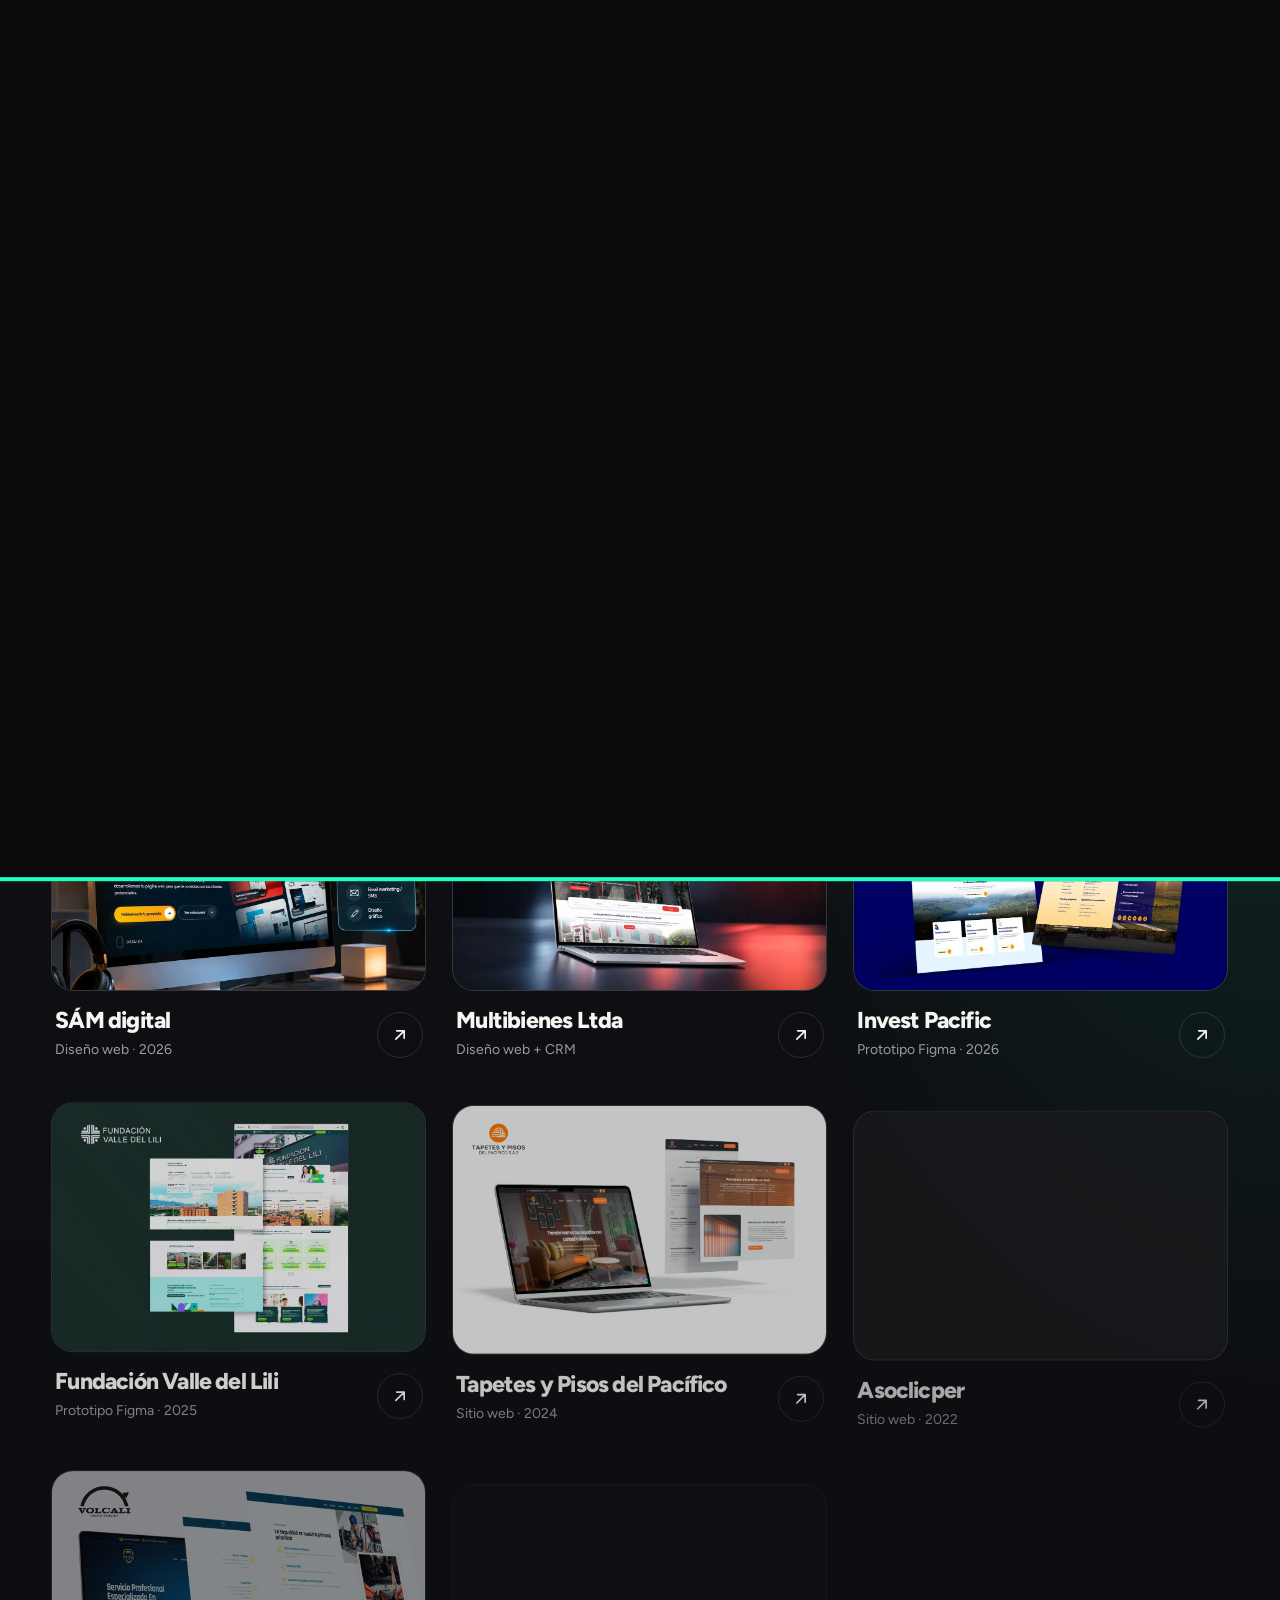
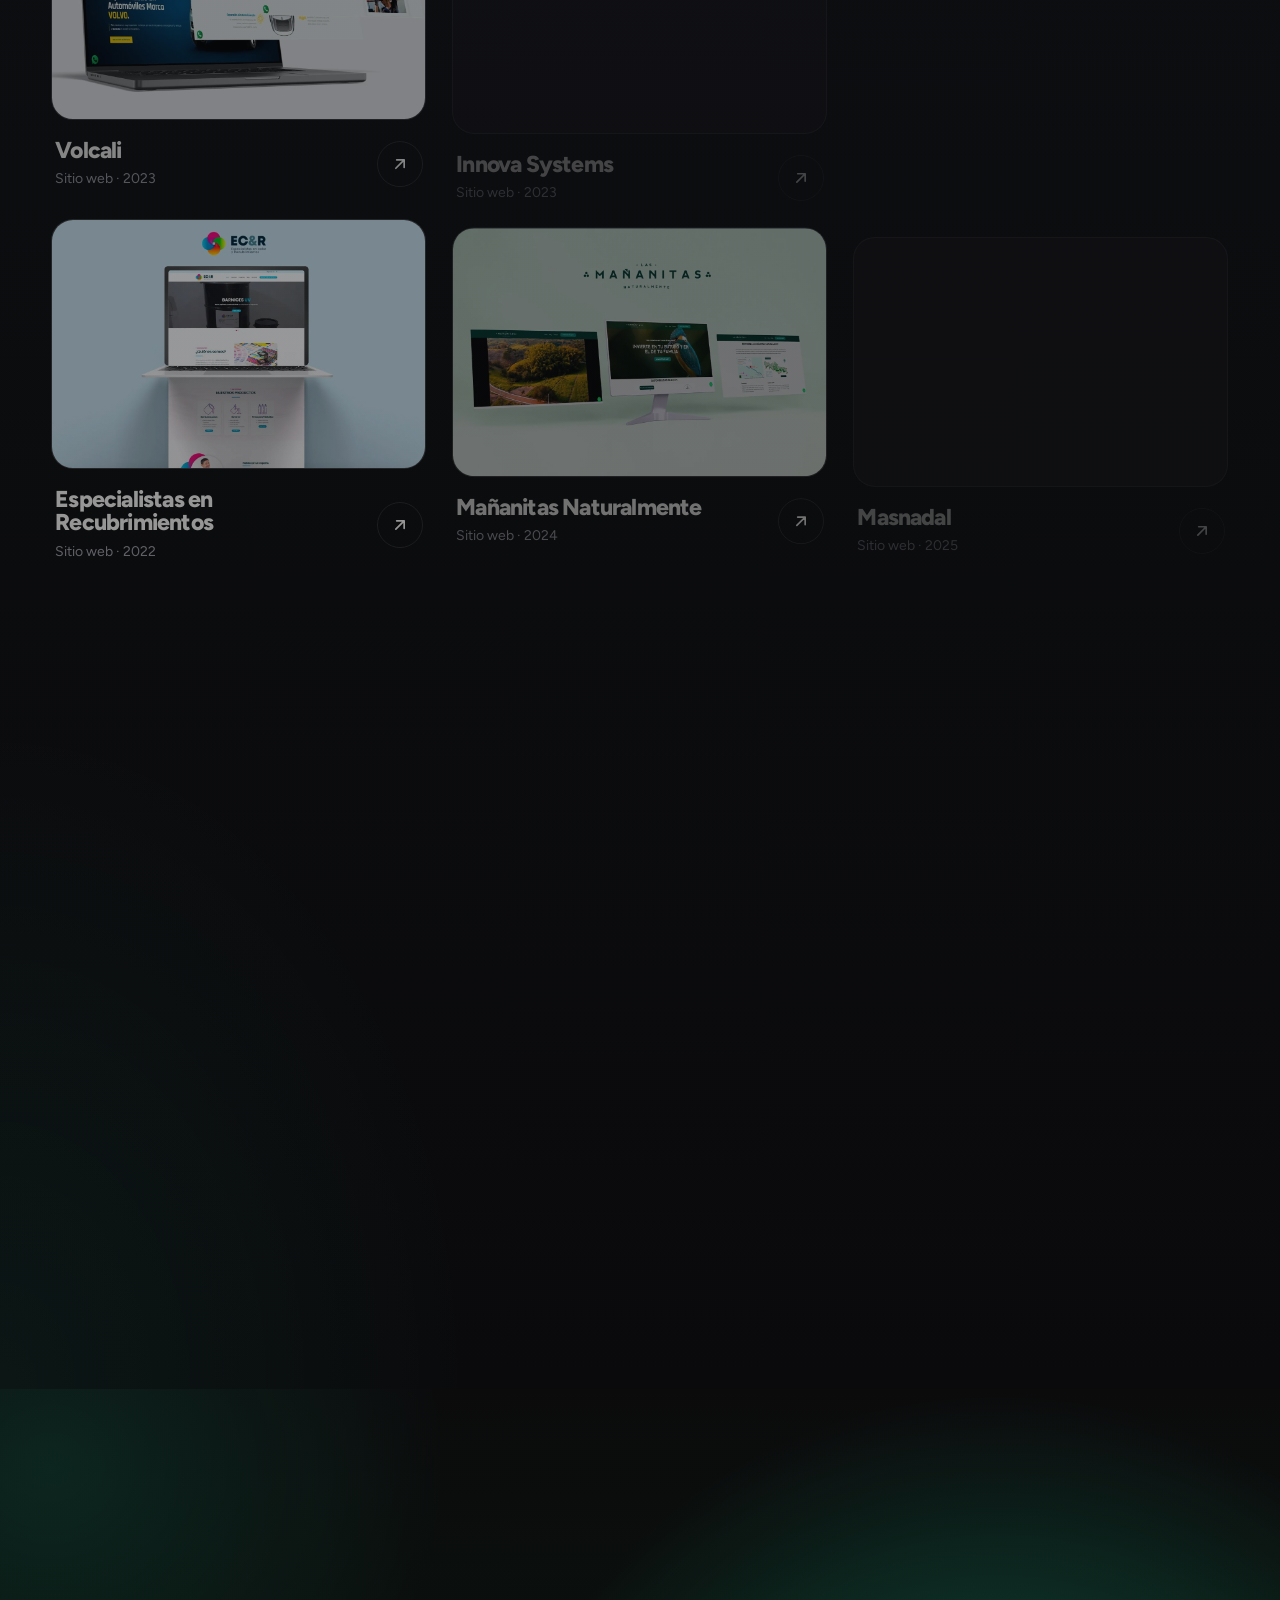
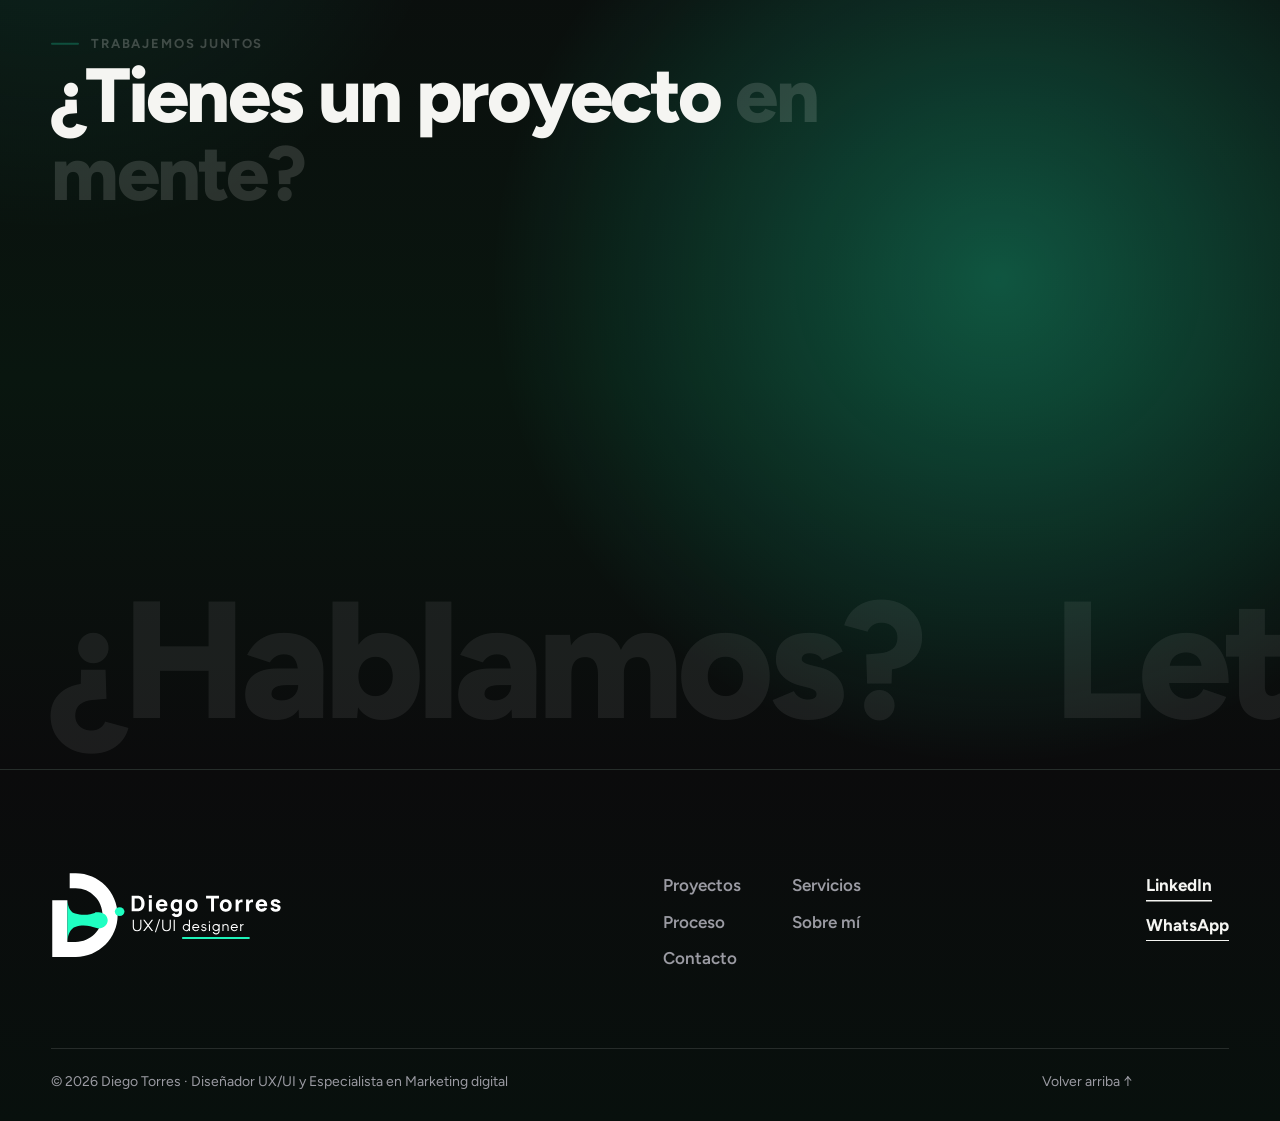
==== commit 6601d2f1: "Portafolio: agrega SÁM digital como primer proyecto Nueva miniatura (mockup recortado a 3:2, WebP 12" ====
--- a/proyectos/index.html
+++ b/proyectos/index.html
@@ -95,7 +95,7 @@
     <div class="hero__bg" aria-hidden="true"><span class="orb orb--a"></span><span class="hero__grid"></span></div>
     <div class="wrap phead__inner">
       <p class="chip chip--dark" data-hero-in><i class="dot"></i> Portafolio</p>
-      <h1 class="phead__title" aria-label="Proyectos"><span data-chars aria-hidden="true">Proyectos</span><sup class="phead__count" data-hero-in>17</sup></h1>
+      <h1 class="phead__title" aria-label="Proyectos"><span data-chars aria-hidden="true">Proyectos</span><sup class="phead__count" data-hero-in>18</sup></h1>
       <p class="phead__lead" data-hero-in>Sitios web, tiendas virtuales y prototipos pensados para guiar al usuario, generar acción y medir resultados.</p>
     </div>
   </section>
@@ -107,9 +107,18 @@
         <button class="filter" type="button" data-filter="figma" aria-pressed="false">Prototipos Figma</button>
         <button class="filter" type="button" data-filter="web" aria-pressed="false">Sitios web informativos</button>
         <button class="filter" type="button" data-filter="shop" aria-pressed="false">E-commerce</button>
-        <span class="filters__count" aria-live="polite"><b data-visible-count>17</b> proyectos</span>
+        <span class="filters__count" aria-live="polite"><b data-visible-count>18</b> proyectos</span>
       </div>
       <div class="gcards">
+<article class="gcard" data-kind="web">
+  <a class="gcard__link" href="https://samdigital.com.co/" target="_blank" rel="noopener noreferrer" data-cursor="Ver">
+    <div class="gcard__media" data-tilt><img src="../assets/img/projects/sam-digital.webp" alt="Sitio web de SÁM digital en un monitor sobre un escritorio, con la portada «Más que marketing creamos sistemas que generan ventas» y el menú de soluciones" width="1200" height="800" loading="lazy" decoding="async"><span class="glare"></span></div>
+    <div class="gcard__meta">
+      <div><h3 class="gcard__title">SÁM digital</h3><p class="gcard__kind">Diseño web · 2026</p></div>
+      <span class="gcard__go"><svg class="ico" viewBox="0 0 24 24" aria-hidden="true"><path d="M7 17 17 7M8 7h9v9" fill="none" stroke="currentColor" stroke-width="2" stroke-linecap="round" stroke-linejoin="round"/></svg></span>
+    </div>
+  </a>
+</article>
 <article class="gcard" data-kind="web">
   <a class="gcard__link" href="https://multibienesltda.com/" target="_blank" rel="noopener noreferrer" data-cursor="Ver">
     <div class="gcard__media" data-tilt><img src="../assets/img/projects/multibienes.webp" alt="Sitio web de la Inmobiliaria Multibienes Ltda en laptop y pantallas, con buscador de inmuebles" width="1200" height="800" loading="lazy" decoding="async"><span class="glare"></span></div>
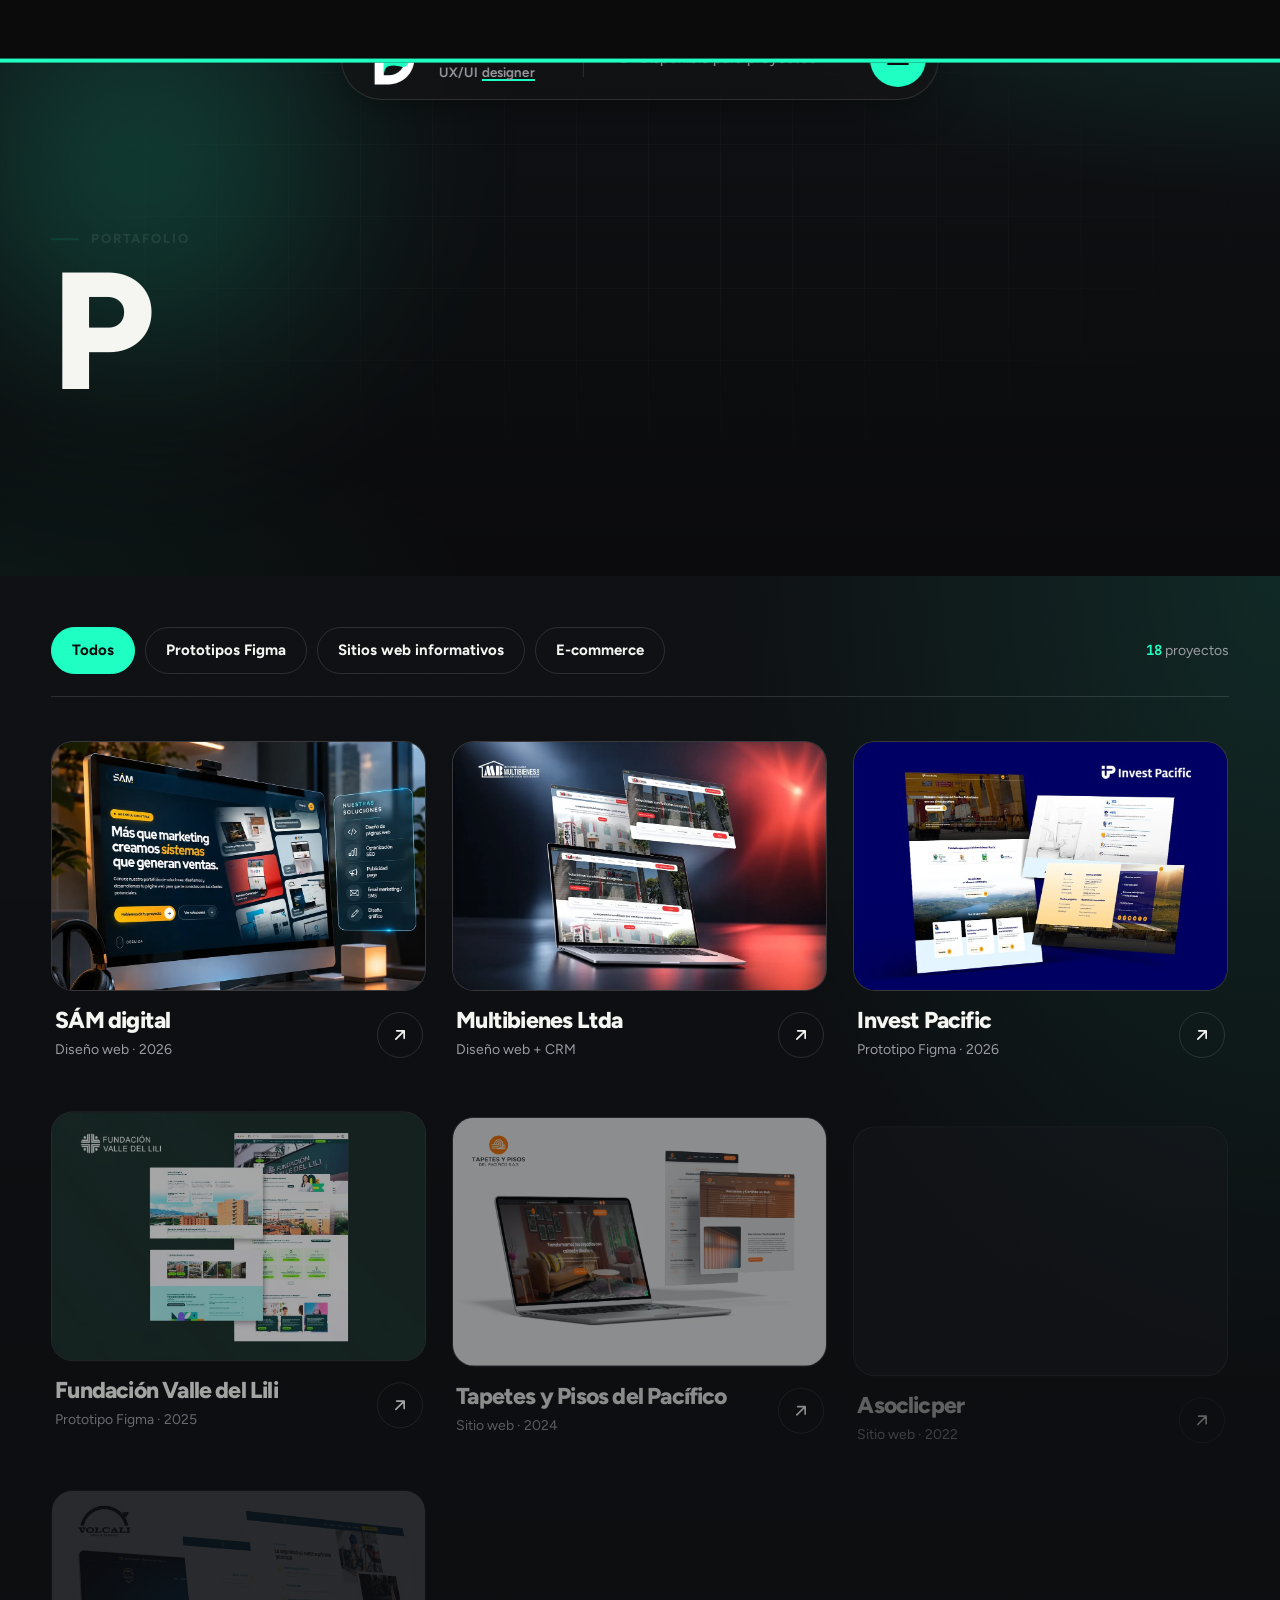
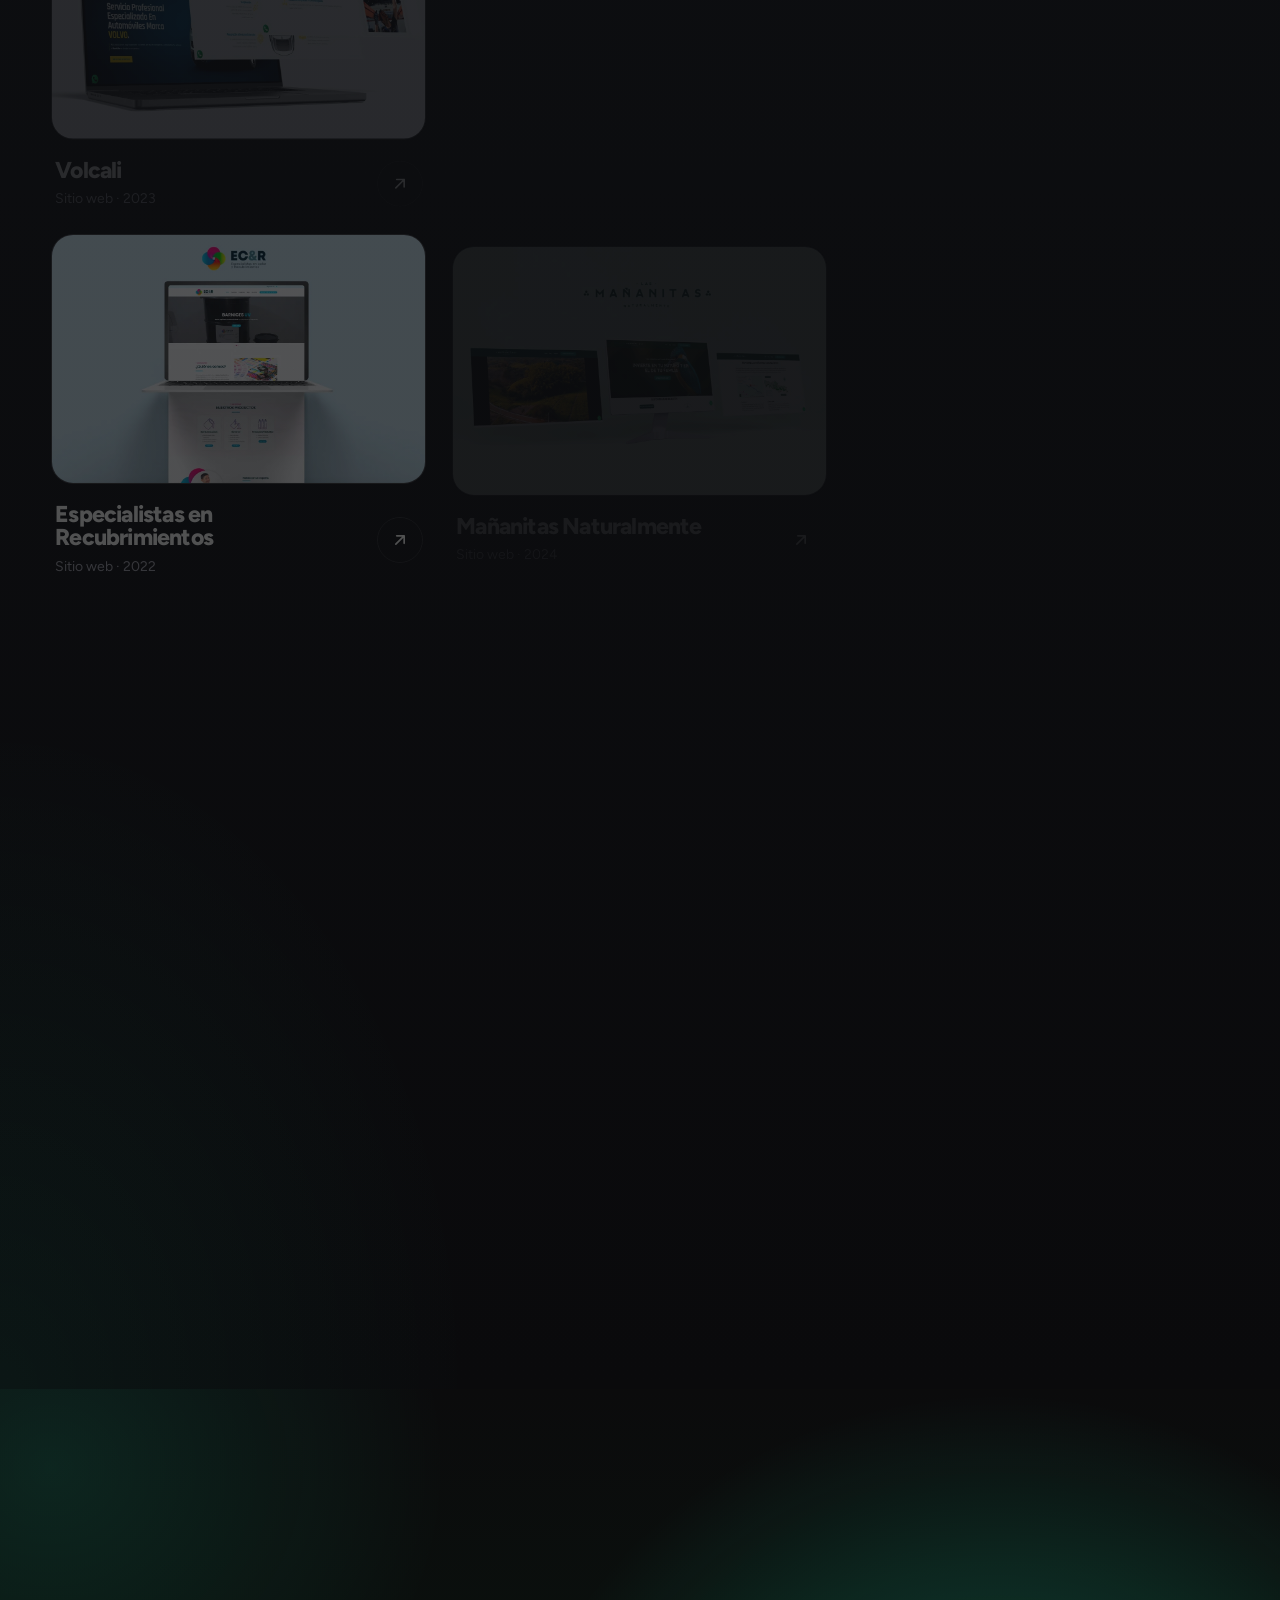
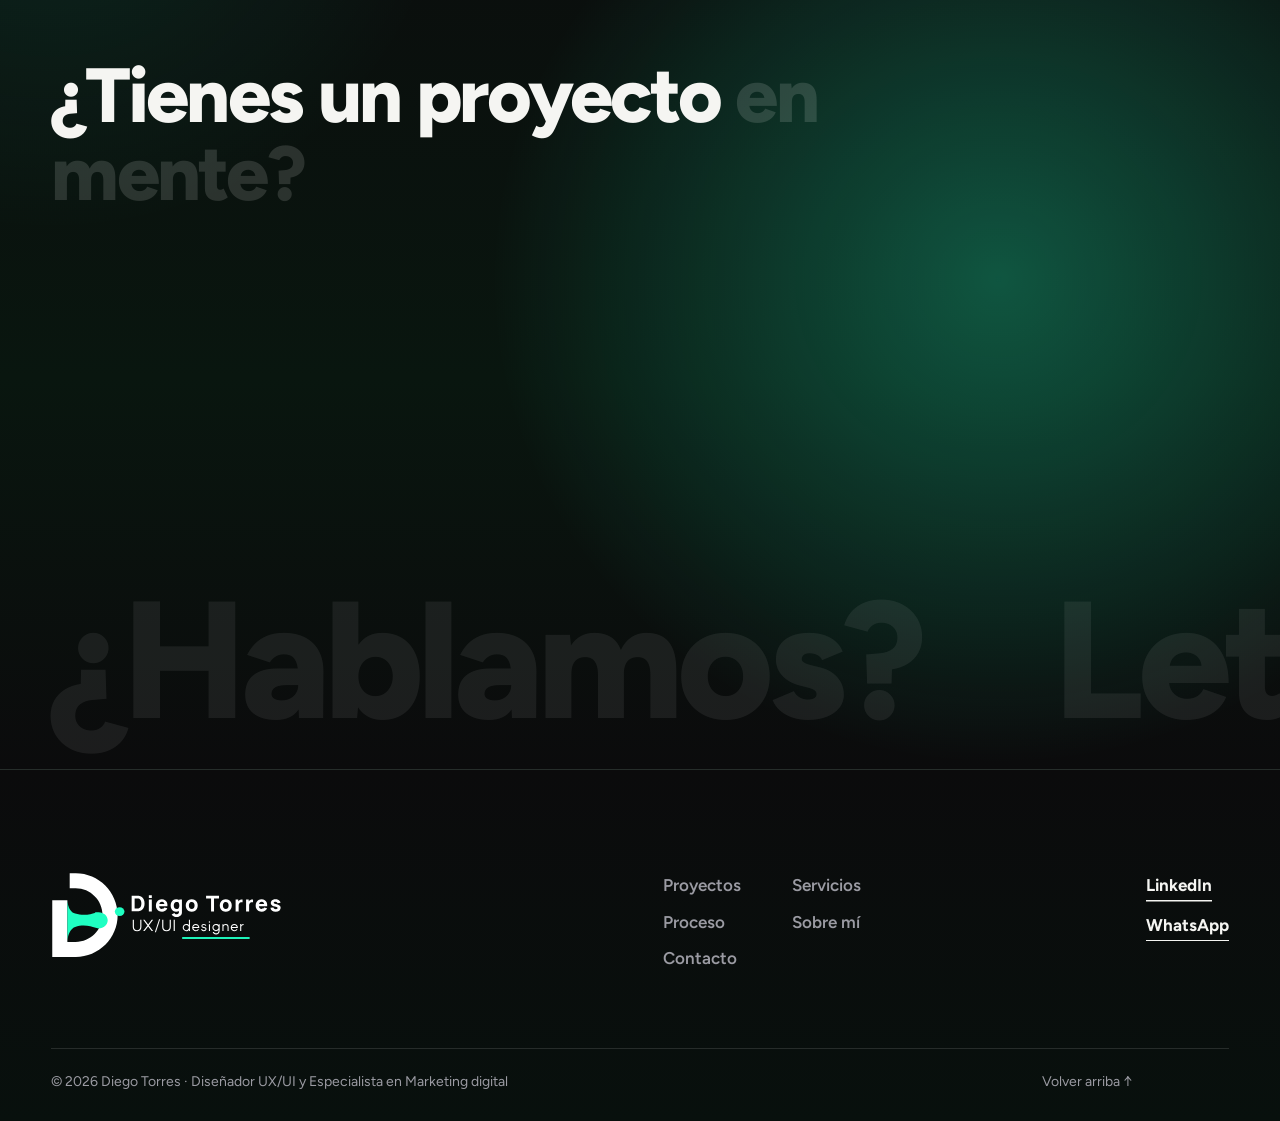
==== commit 79947ad4: "Destaca SÁM digital en la portada como primera tarjeta grande Marcado como featured (descripción, et" ====
--- a/proyectos/index.html
+++ b/proyectos/index.html
@@ -32,7 +32,7 @@
 <link rel="preconnect" href="https://fonts.googleapis.com">
 <link rel="preconnect" href="https://fonts.gstatic.com" crossorigin>
 <link rel="stylesheet" href="https://fonts.googleapis.com/css2?family=Figtree:wght@300..900&family=JetBrains+Mono:wght@400;500&display=swap">
-<link rel="stylesheet" href="../assets/css/style.css?v=8aae554e">
+<link rel="stylesheet" href="../assets/css/style.css?v=7008bc38">
 <script>document.documentElement.classList.add('js','is-loading');setTimeout(function(){document.documentElement.classList.remove('is-loading')},8000)</script>
 <script type="application/ld+json">
 {"@context":"https://schema.org","@graph":[{"@type":"CollectionPage","@id":"https://diegotdesigner.com/proyectos/#pagina","url":"https://diegotdesigner.com/proyectos/","name":"Proyectos de Diego Torres","inLanguage":"es-CO","isPartOf":{"@id":"https://diegotdesigner.com/#website"},"about":{"@id":"https://diegotdesigner.com/#diego"}},{"@type":"BreadcrumbList","itemListElement":[{"@type":"ListItem","position":1,"name":"Inicio","item":"https://diegotdesigner.com/"},{"@type":"ListItem","position":2,"name":"Proyectos","item":"https://diegotdesigner.com/proyectos/"}]}]}
@@ -317,6 +317,6 @@
 <script src="../assets/vendor/gsap.min.js"></script>
 <script src="../assets/vendor/ScrollTrigger.min.js"></script>
 <script src="../assets/vendor/lenis.min.js"></script>
-<script src="../assets/js/main.js?v=8aae554e"></script>
+<script src="../assets/js/main.js?v=7008bc38"></script>
 </body>
 </html>
--- a/assets/css/style.css
+++ b/assets/css/style.css
@@ -244,7 +244,7 @@
 .work__head { margin-bottom: clamp(40px, 6vw, 90px); }
 .work__stack { padding-bottom: 2vh; }
 .pcard { position: sticky; top: calc(11vh + var(--i, 0) * 14px); margin-bottom: clamp(60px, 14vh, 150px); perspective: 1400px; }
-.pcard:nth-child(1) { --i: 0; } .pcard:nth-child(2) { --i: 1; } .pcard:nth-child(3) { --i: 2; } .pcard:nth-child(4) { --i: 3; }
+.pcard:nth-child(1) { --i: 0; } .pcard:nth-child(2) { --i: 1; } .pcard:nth-child(3) { --i: 2; } .pcard:nth-child(4) { --i: 3; } .pcard:nth-child(5) { --i: 4; }
 .pcard:last-child { margin-bottom: 0; }
 .pcard__inner { display: grid; grid-template-columns: minmax(0, 0.82fr) minmax(0, 1.18fr); gap: clamp(20px, 3vw, 48px); align-items: center; background: var(--ink-2); border: 1px solid var(--line); border-radius: calc(var(--r) + 6px); padding: clamp(18px, 2.4vw, 34px); min-height: min(74vh, 640px); transform-origin: 50% 0; will-change: transform, filter; box-shadow: 0 -20px 60px -30px rgba(0, 0, 0, 0.8); }
 .pcard__info { display: flex; flex-direction: column; align-items: flex-start; gap: clamp(14px, 1.6vw, 22px); padding: clamp(6px, 1.4vw, 24px); }
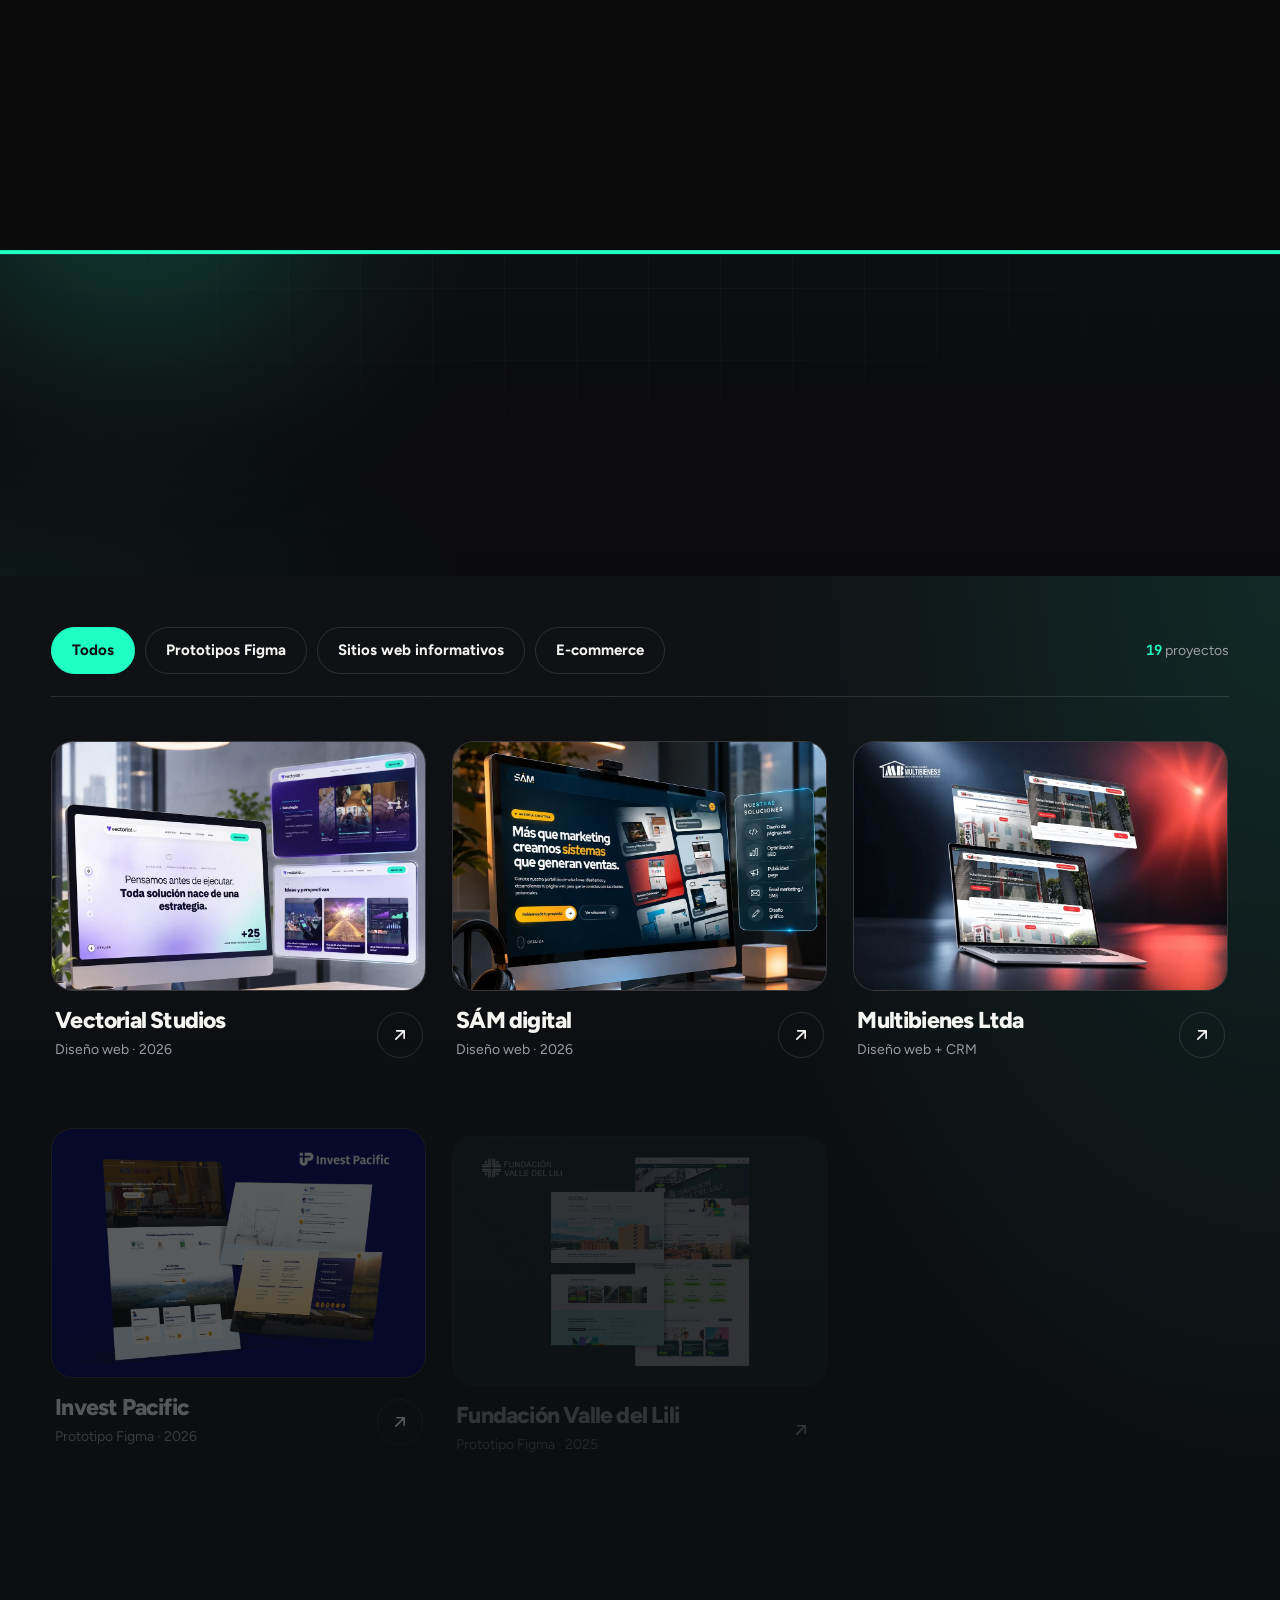
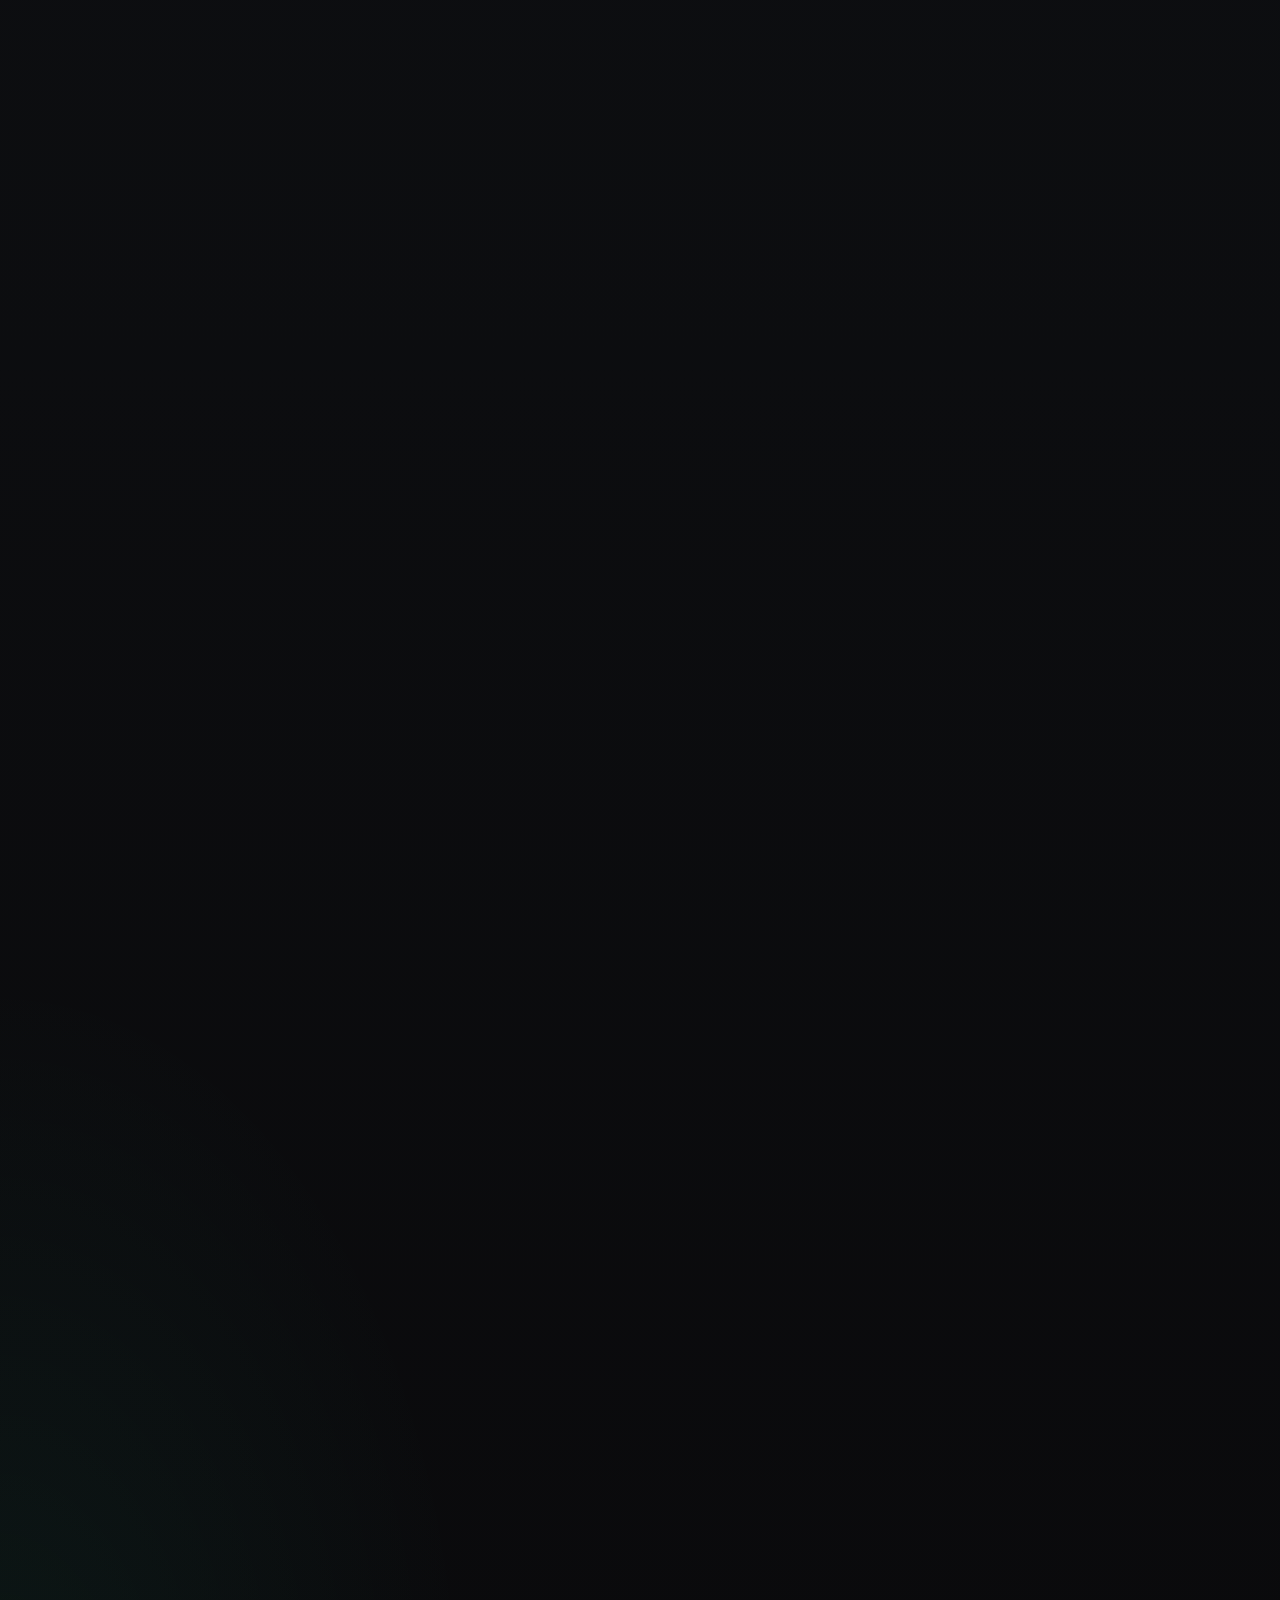
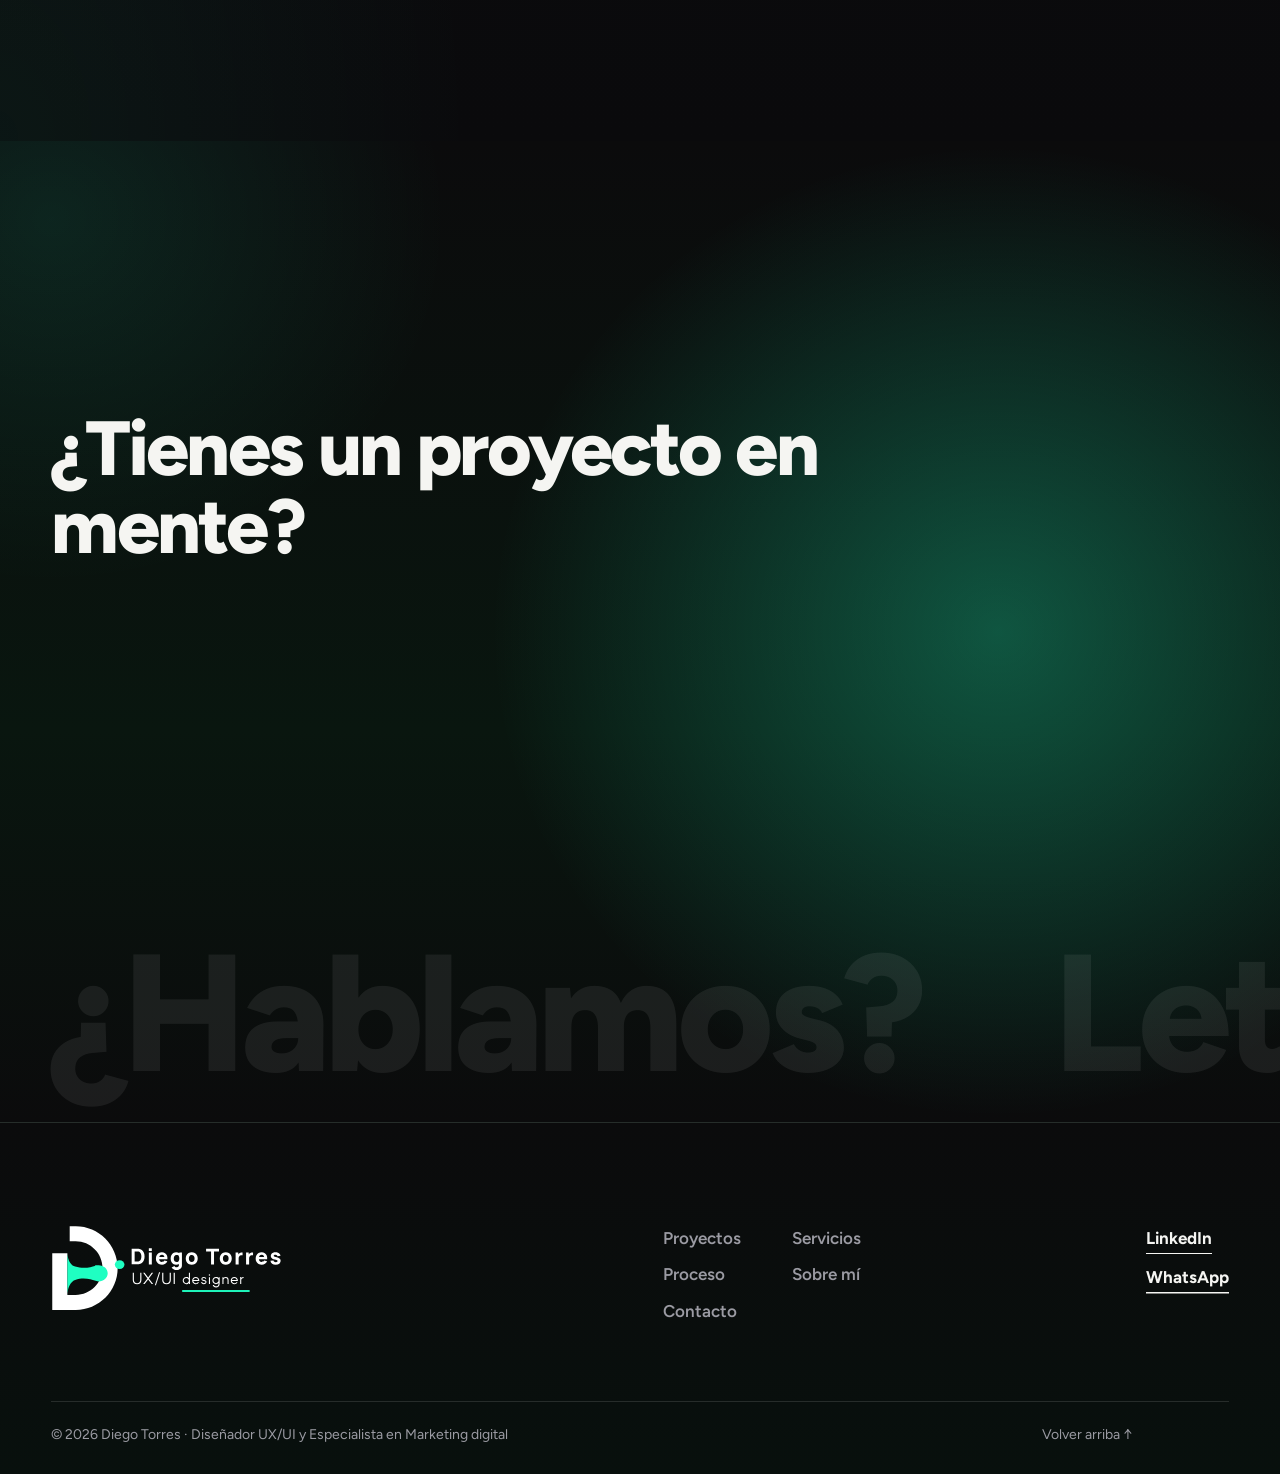
==== commit e627cea2: "Portafolio: agrega Vectorial Studios primero; la portada mantiene 4 tarjetas Miniatura 3:2 recortada" ====
--- a/proyectos/index.html
+++ b/proyectos/index.html
@@ -95,7 +95,7 @@
     <div class="hero__bg" aria-hidden="true"><span class="orb orb--a"></span><span class="hero__grid"></span></div>
     <div class="wrap phead__inner">
       <p class="chip chip--dark" data-hero-in><i class="dot"></i> Portafolio</p>
-      <h1 class="phead__title" aria-label="Proyectos"><span data-chars aria-hidden="true">Proyectos</span><sup class="phead__count" data-hero-in>18</sup></h1>
+      <h1 class="phead__title" aria-label="Proyectos"><span data-chars aria-hidden="true">Proyectos</span><sup class="phead__count" data-hero-in>19</sup></h1>
       <p class="phead__lead" data-hero-in>Sitios web, tiendas virtuales y prototipos pensados para guiar al usuario, generar acción y medir resultados.</p>
     </div>
   </section>
@@ -107,9 +107,18 @@
         <button class="filter" type="button" data-filter="figma" aria-pressed="false">Prototipos Figma</button>
         <button class="filter" type="button" data-filter="web" aria-pressed="false">Sitios web informativos</button>
         <button class="filter" type="button" data-filter="shop" aria-pressed="false">E-commerce</button>
-        <span class="filters__count" aria-live="polite"><b data-visible-count>18</b> proyectos</span>
+        <span class="filters__count" aria-live="polite"><b data-visible-count>19</b> proyectos</span>
       </div>
       <div class="gcards">
+<article class="gcard" data-kind="web">
+  <a class="gcard__link" href="https://www.vectorial.co/" target="_blank" rel="noopener noreferrer" data-cursor="Ver">
+    <div class="gcard__media" data-tilt><img src="../assets/img/projects/vectorial.webp" alt="Sitio web de Vectorial Studios en un monitor y dos pantallas flotantes: portada «Pensamos antes de ejecutar», portafolio de servicios y blog «Ideas y perspectivas»" width="1200" height="800" loading="lazy" decoding="async"><span class="glare"></span></div>
+    <div class="gcard__meta">
+      <div><h3 class="gcard__title">Vectorial Studios</h3><p class="gcard__kind">Diseño web · 2026</p></div>
+      <span class="gcard__go"><svg class="ico" viewBox="0 0 24 24" aria-hidden="true"><path d="M7 17 17 7M8 7h9v9" fill="none" stroke="currentColor" stroke-width="2" stroke-linecap="round" stroke-linejoin="round"/></svg></span>
+    </div>
+  </a>
+</article>
 <article class="gcard" data-kind="web">
   <a class="gcard__link" href="https://samdigital.com.co/" target="_blank" rel="noopener noreferrer" data-cursor="Ver">
     <div class="gcard__media" data-tilt><img src="../assets/img/projects/sam-digital.webp" alt="Sitio web de SÁM digital en un monitor sobre un escritorio, con la portada «Más que marketing creamos sistemas que generan ventas» y el menú de soluciones" width="1200" height="800" loading="lazy" decoding="async"><span class="glare"></span></div>
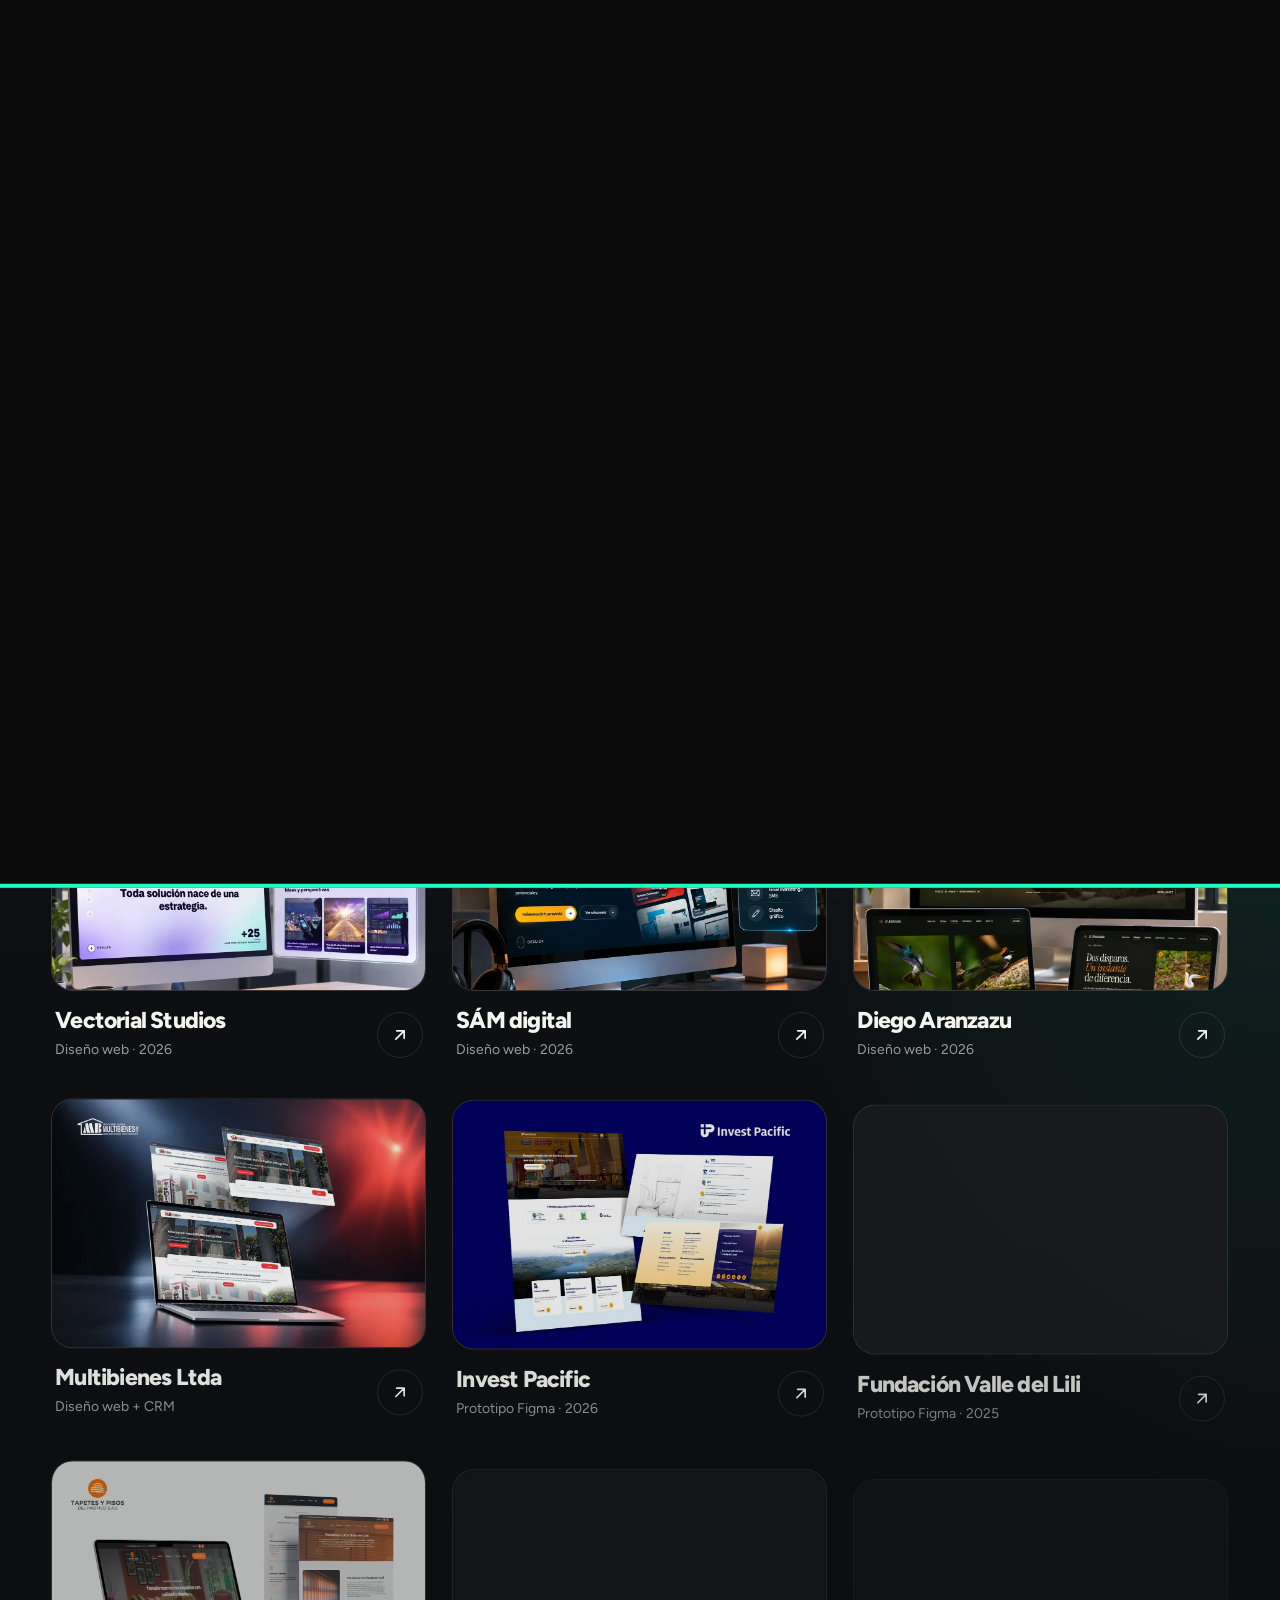
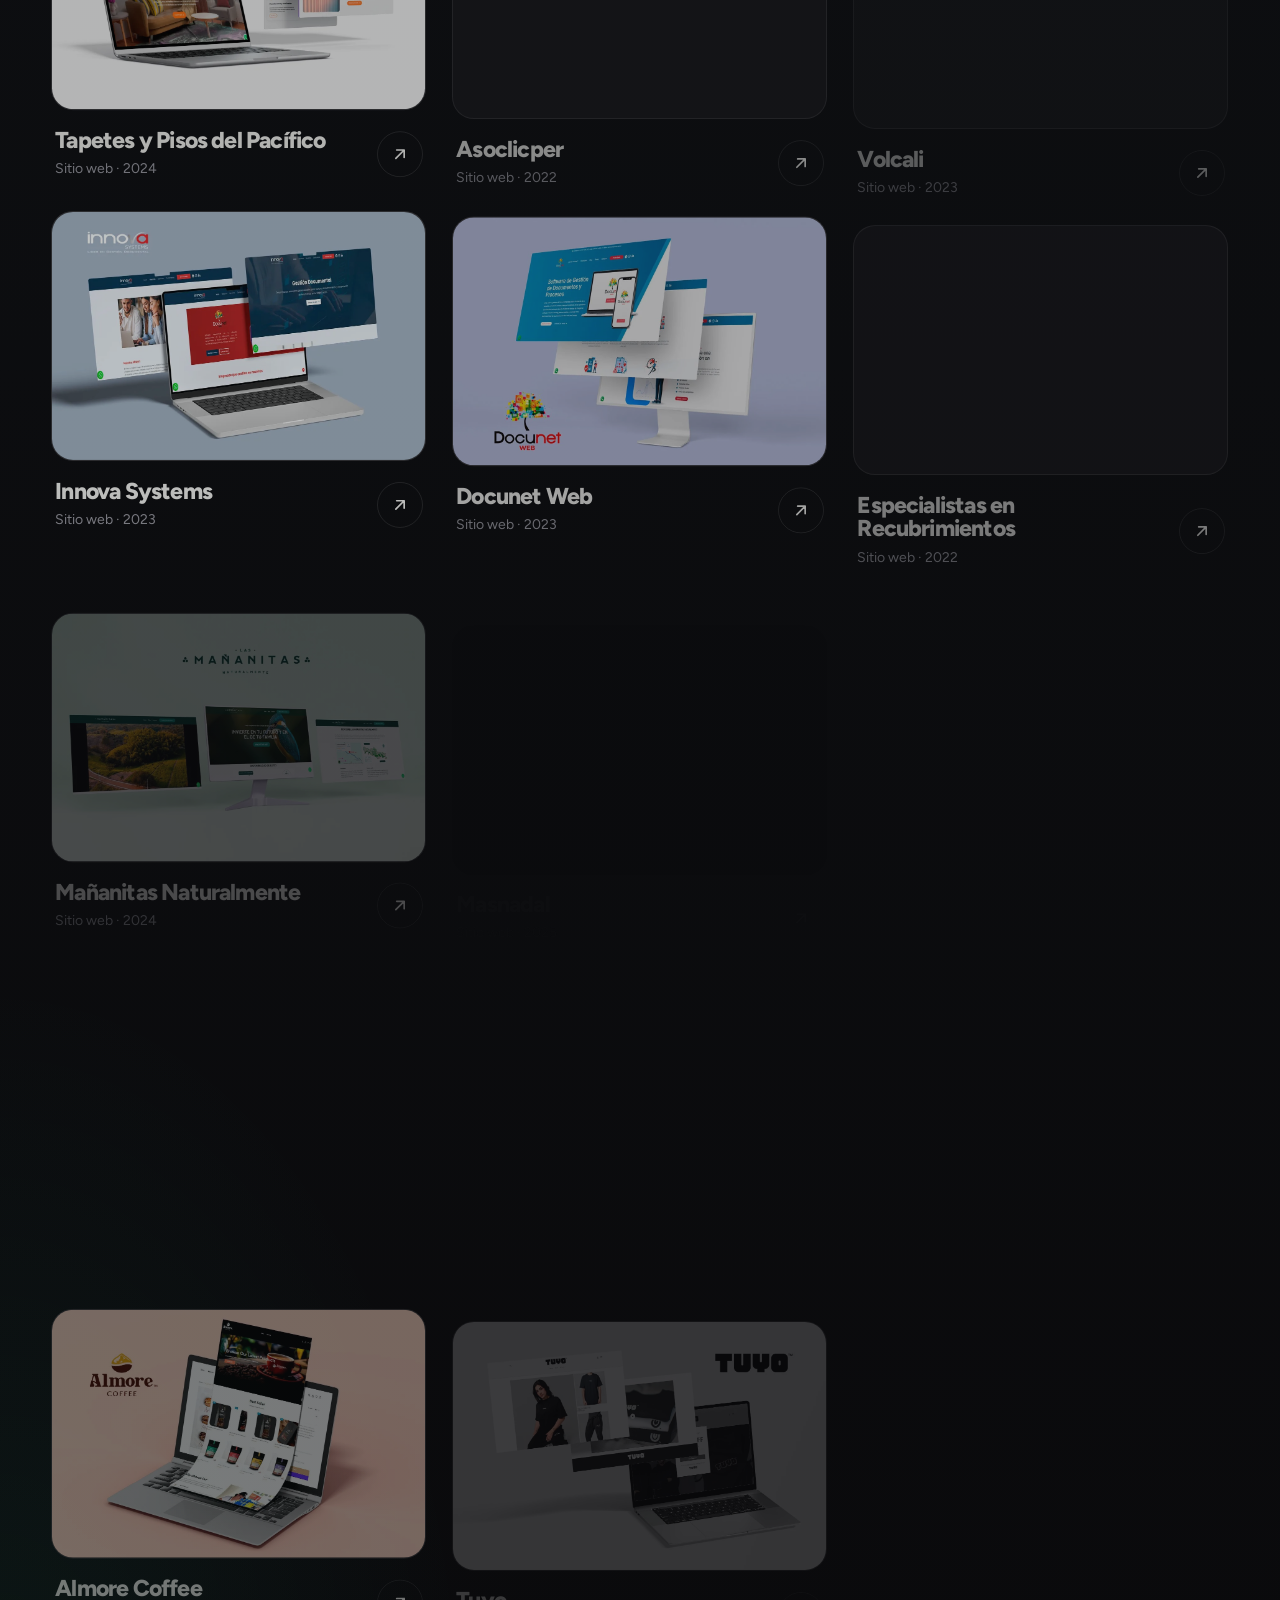
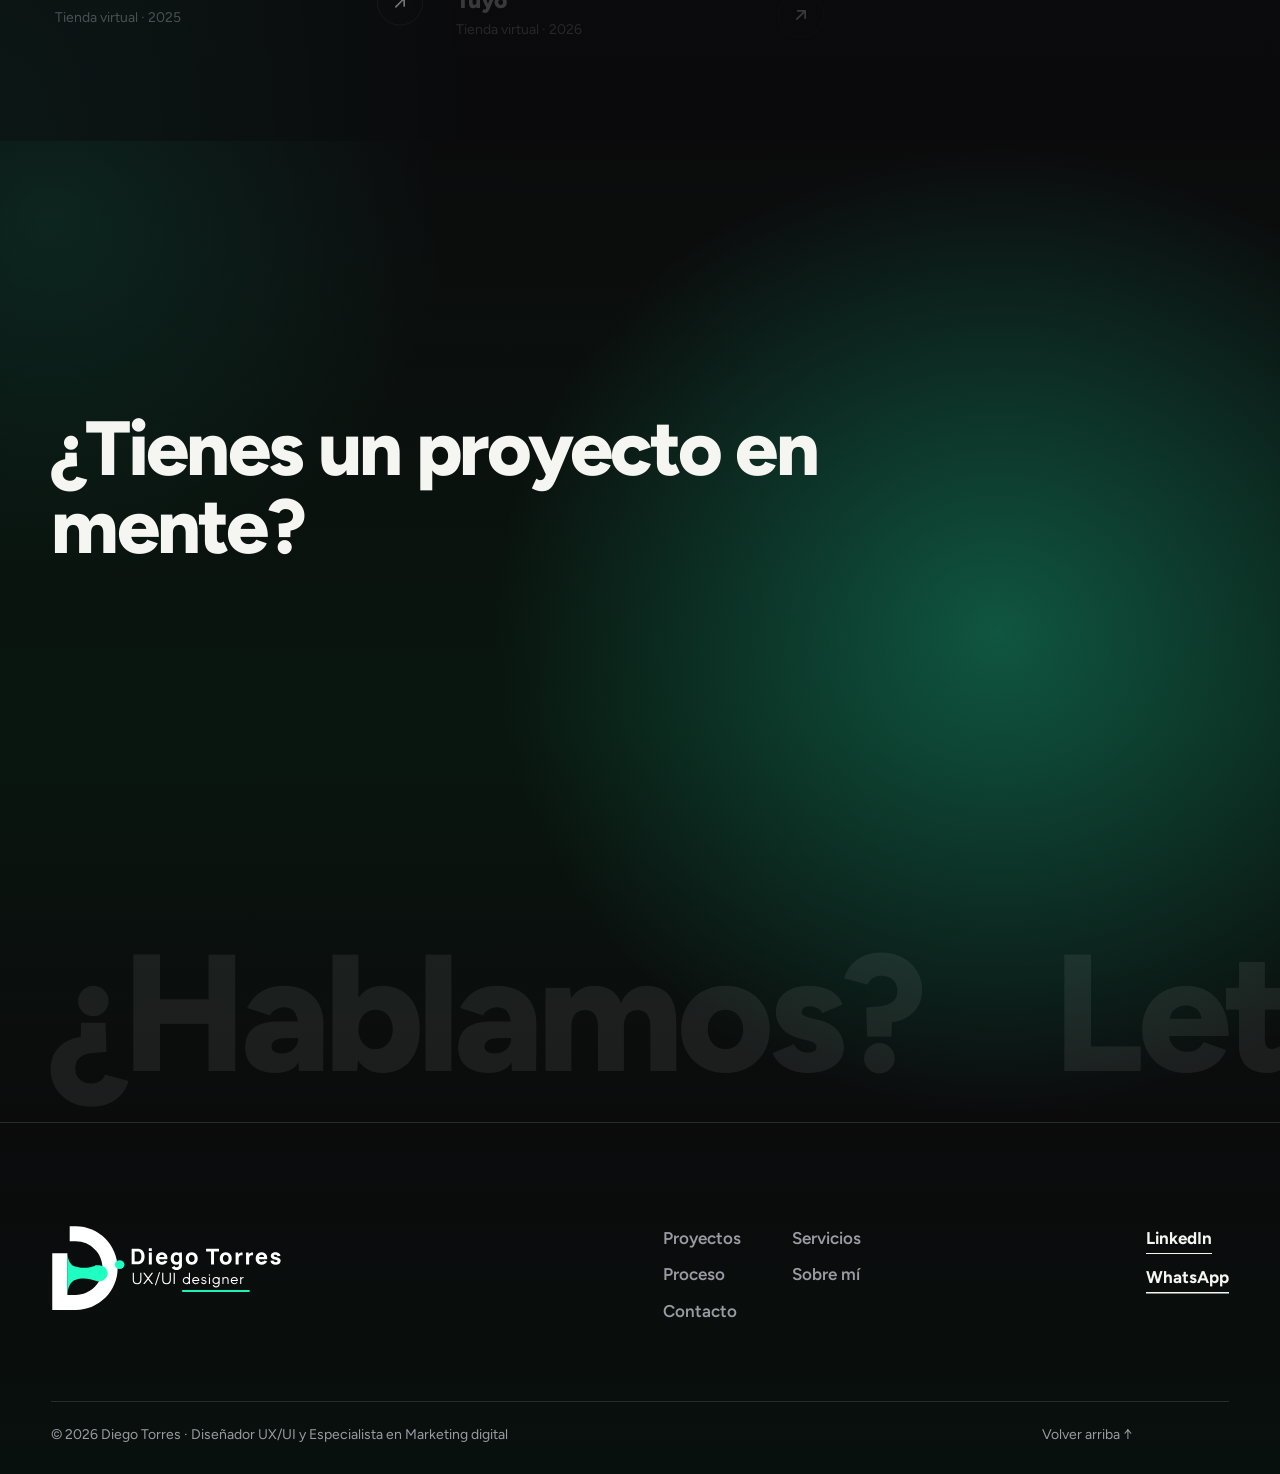
==== commit 91d75ecb: "Portafolio: agrega Diego Aranzazu (fotografía) en 3.er lugar; sale Invest Pacific de la portada Mini" ====
--- a/proyectos/index.html
+++ b/proyectos/index.html
@@ -95,7 +95,7 @@
     <div class="hero__bg" aria-hidden="true"><span class="orb orb--a"></span><span class="hero__grid"></span></div>
     <div class="wrap phead__inner">
       <p class="chip chip--dark" data-hero-in><i class="dot"></i> Portafolio</p>
-      <h1 class="phead__title" aria-label="Proyectos"><span data-chars aria-hidden="true">Proyectos</span><sup class="phead__count" data-hero-in>19</sup></h1>
+      <h1 class="phead__title" aria-label="Proyectos"><span data-chars aria-hidden="true">Proyectos</span><sup class="phead__count" data-hero-in>20</sup></h1>
       <p class="phead__lead" data-hero-in>Sitios web, tiendas virtuales y prototipos pensados para guiar al usuario, generar acción y medir resultados.</p>
     </div>
   </section>
@@ -107,7 +107,7 @@
         <button class="filter" type="button" data-filter="figma" aria-pressed="false">Prototipos Figma</button>
         <button class="filter" type="button" data-filter="web" aria-pressed="false">Sitios web informativos</button>
         <button class="filter" type="button" data-filter="shop" aria-pressed="false">E-commerce</button>
-        <span class="filters__count" aria-live="polite"><b data-visible-count>19</b> proyectos</span>
+        <span class="filters__count" aria-live="polite"><b data-visible-count>20</b> proyectos</span>
       </div>
       <div class="gcards">
 <article class="gcard" data-kind="web">
@@ -124,6 +124,15 @@
     <div class="gcard__media" data-tilt><img src="../assets/img/projects/sam-digital.webp" alt="Sitio web de SÁM digital en un monitor sobre un escritorio, con la portada «Más que marketing creamos sistemas que generan ventas» y el menú de soluciones" width="1200" height="800" loading="lazy" decoding="async"><span class="glare"></span></div>
     <div class="gcard__meta">
       <div><h3 class="gcard__title">SÁM digital</h3><p class="gcard__kind">Diseño web · 2026</p></div>
+      <span class="gcard__go"><svg class="ico" viewBox="0 0 24 24" aria-hidden="true"><path d="M7 17 17 7M8 7h9v9" fill="none" stroke="currentColor" stroke-width="2" stroke-linecap="round" stroke-linejoin="round"/></svg></span>
+    </div>
+  </a>
+</article>
+<article class="gcard" data-kind="web">
+  <a class="gcard__link" href="https://aranzazuphotos.com/" target="_blank" rel="noopener noreferrer" data-cursor="Ver">
+    <div class="gcard__media" data-tilt><img src="../assets/img/projects/diego-aranzazu.webp" alt="Sitio web del fotógrafo Diego Aranzazu en monitor, portátil y tableta, con una perdiz de monte en la portada y el comparador «Dos disparos. Un instante de diferencia»" width="1200" height="800" loading="lazy" decoding="async"><span class="glare"></span></div>
+    <div class="gcard__meta">
+      <div><h3 class="gcard__title">Diego Aranzazu</h3><p class="gcard__kind">Diseño web · 2026</p></div>
       <span class="gcard__go"><svg class="ico" viewBox="0 0 24 24" aria-hidden="true"><path d="M7 17 17 7M8 7h9v9" fill="none" stroke="currentColor" stroke-width="2" stroke-linecap="round" stroke-linejoin="round"/></svg></span>
     </div>
   </a>
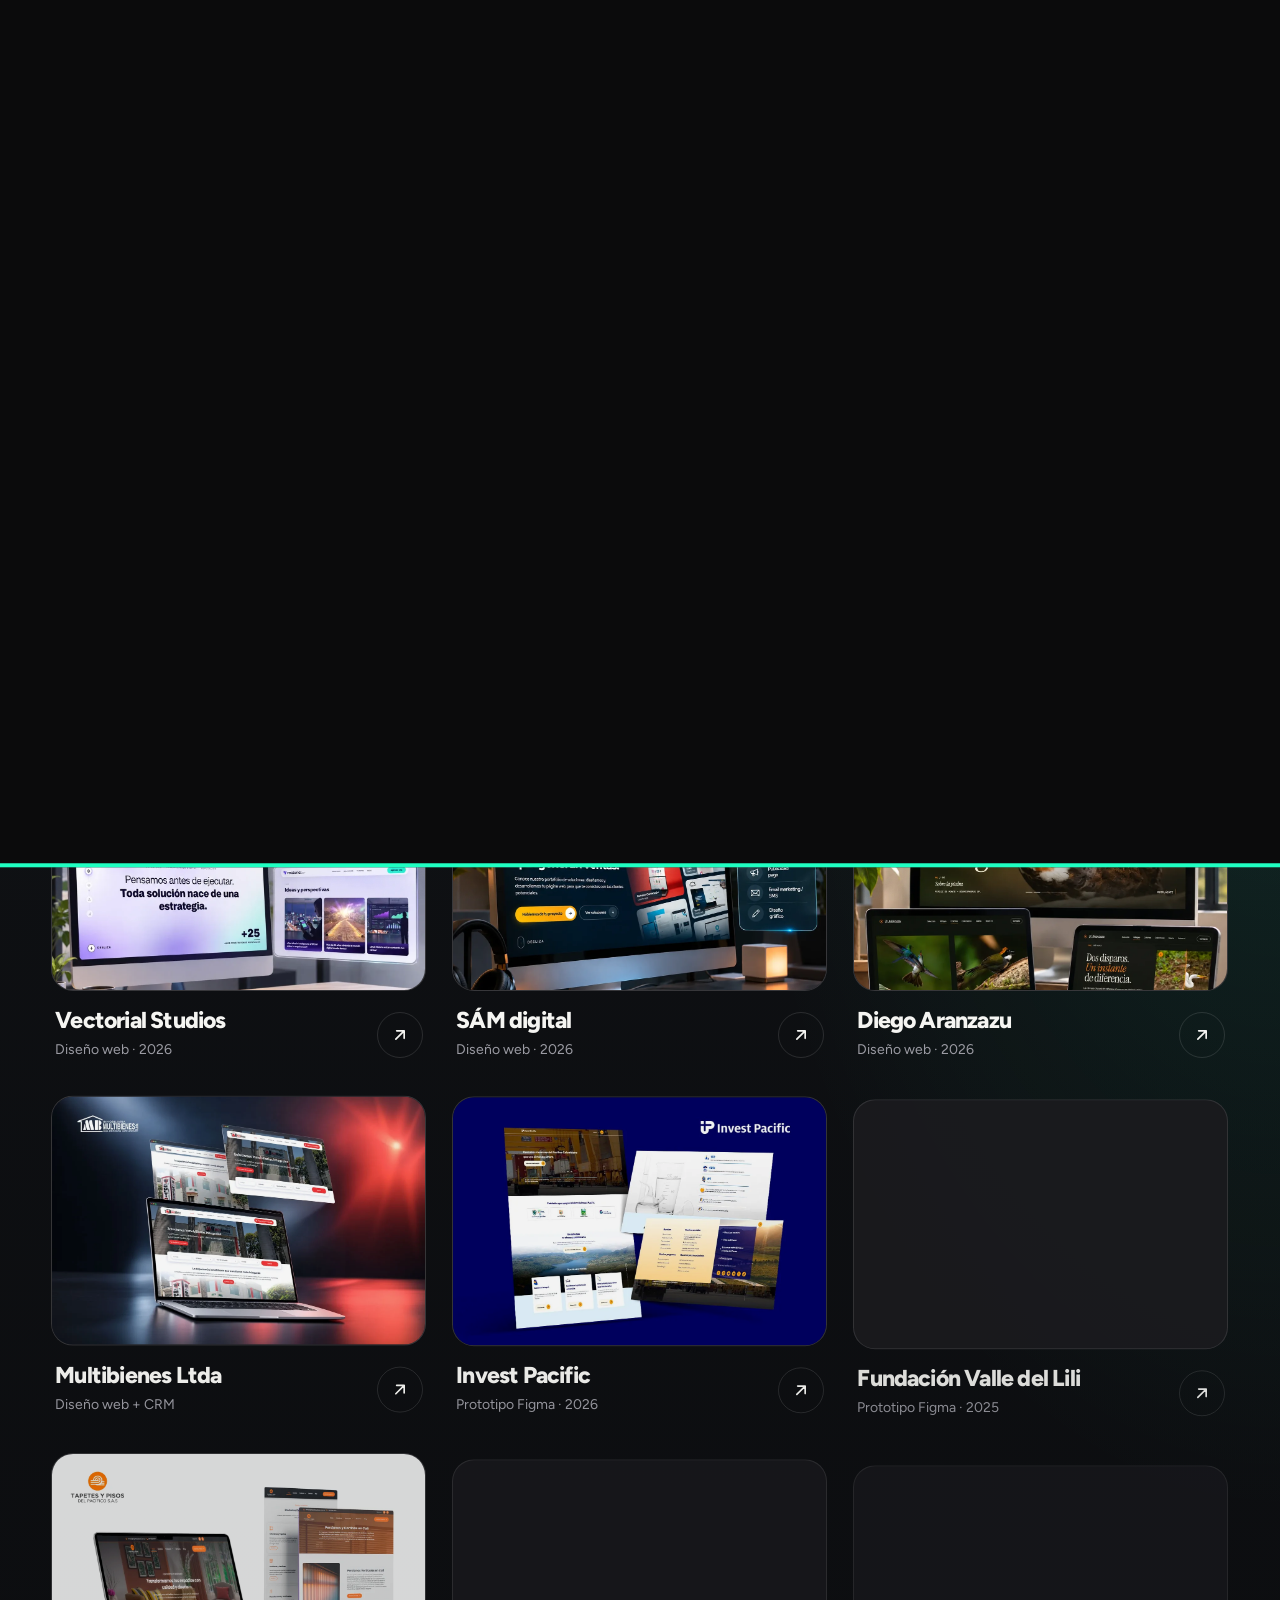
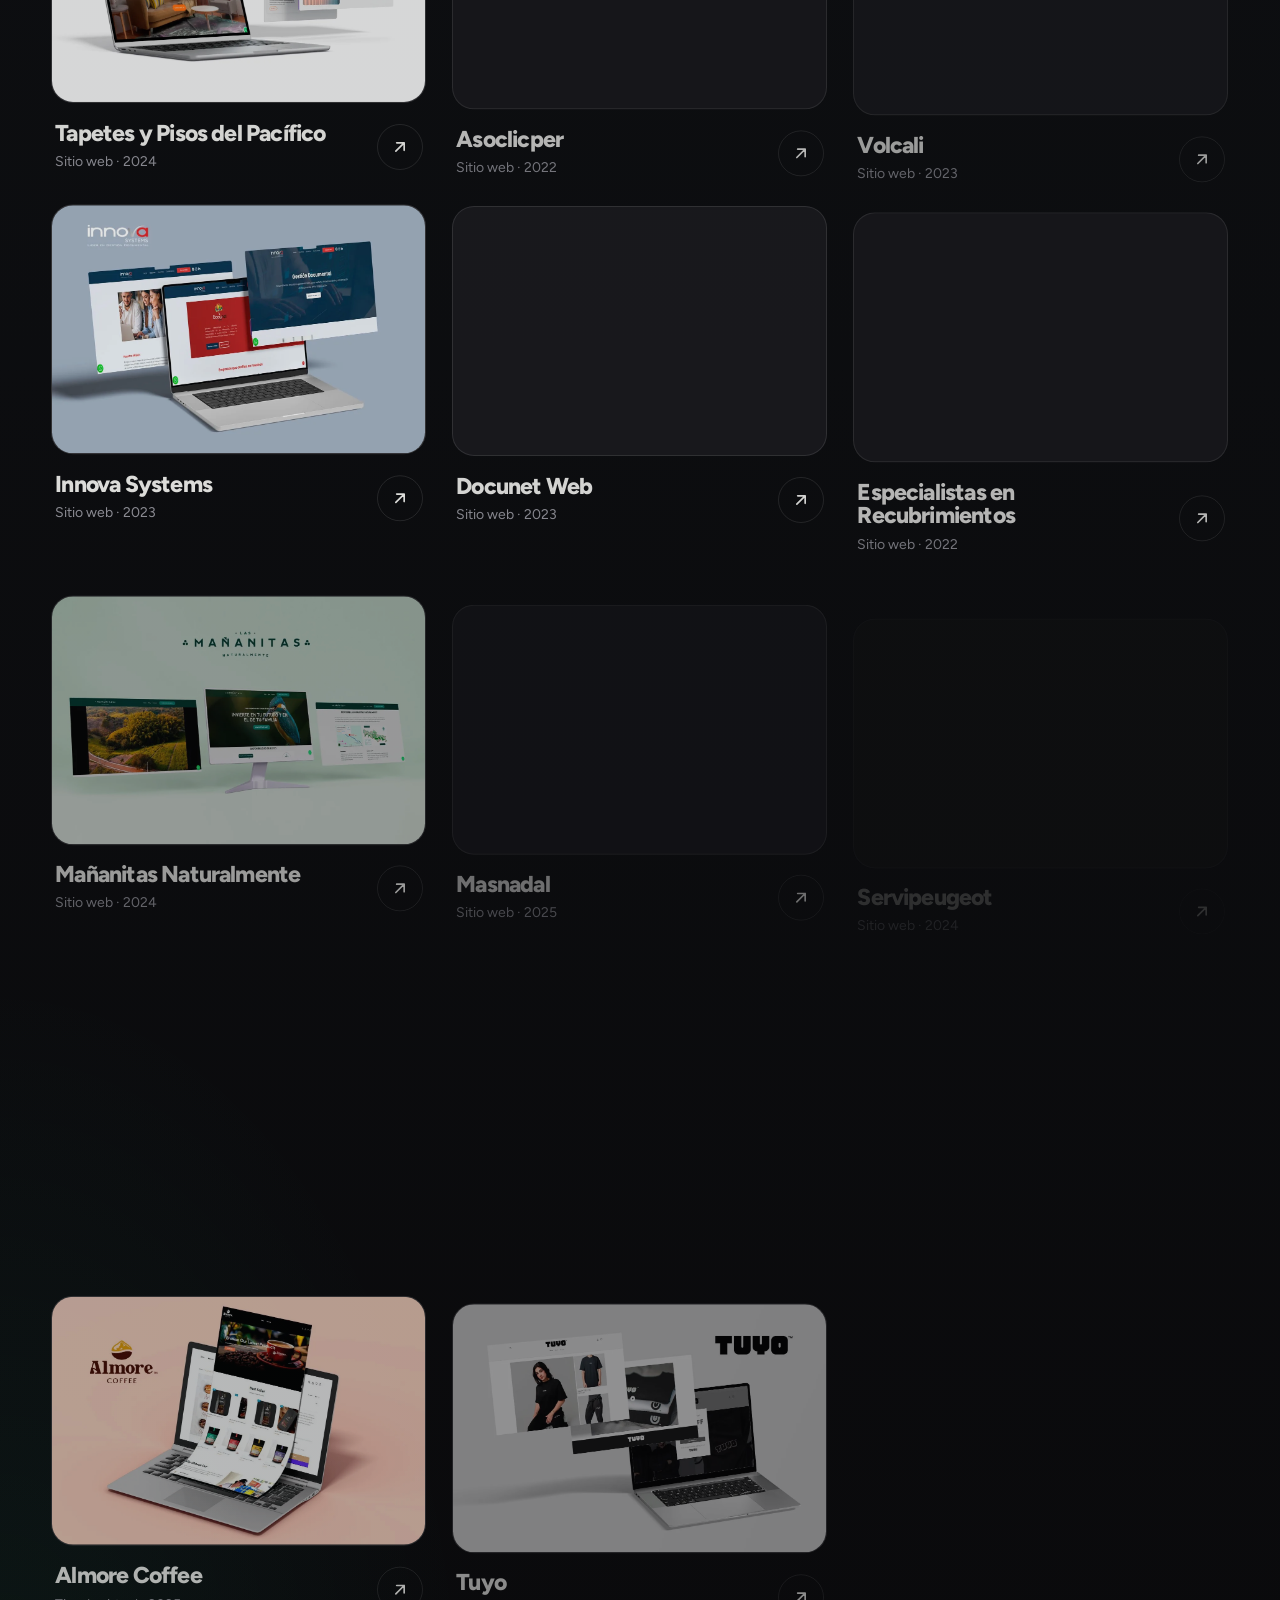
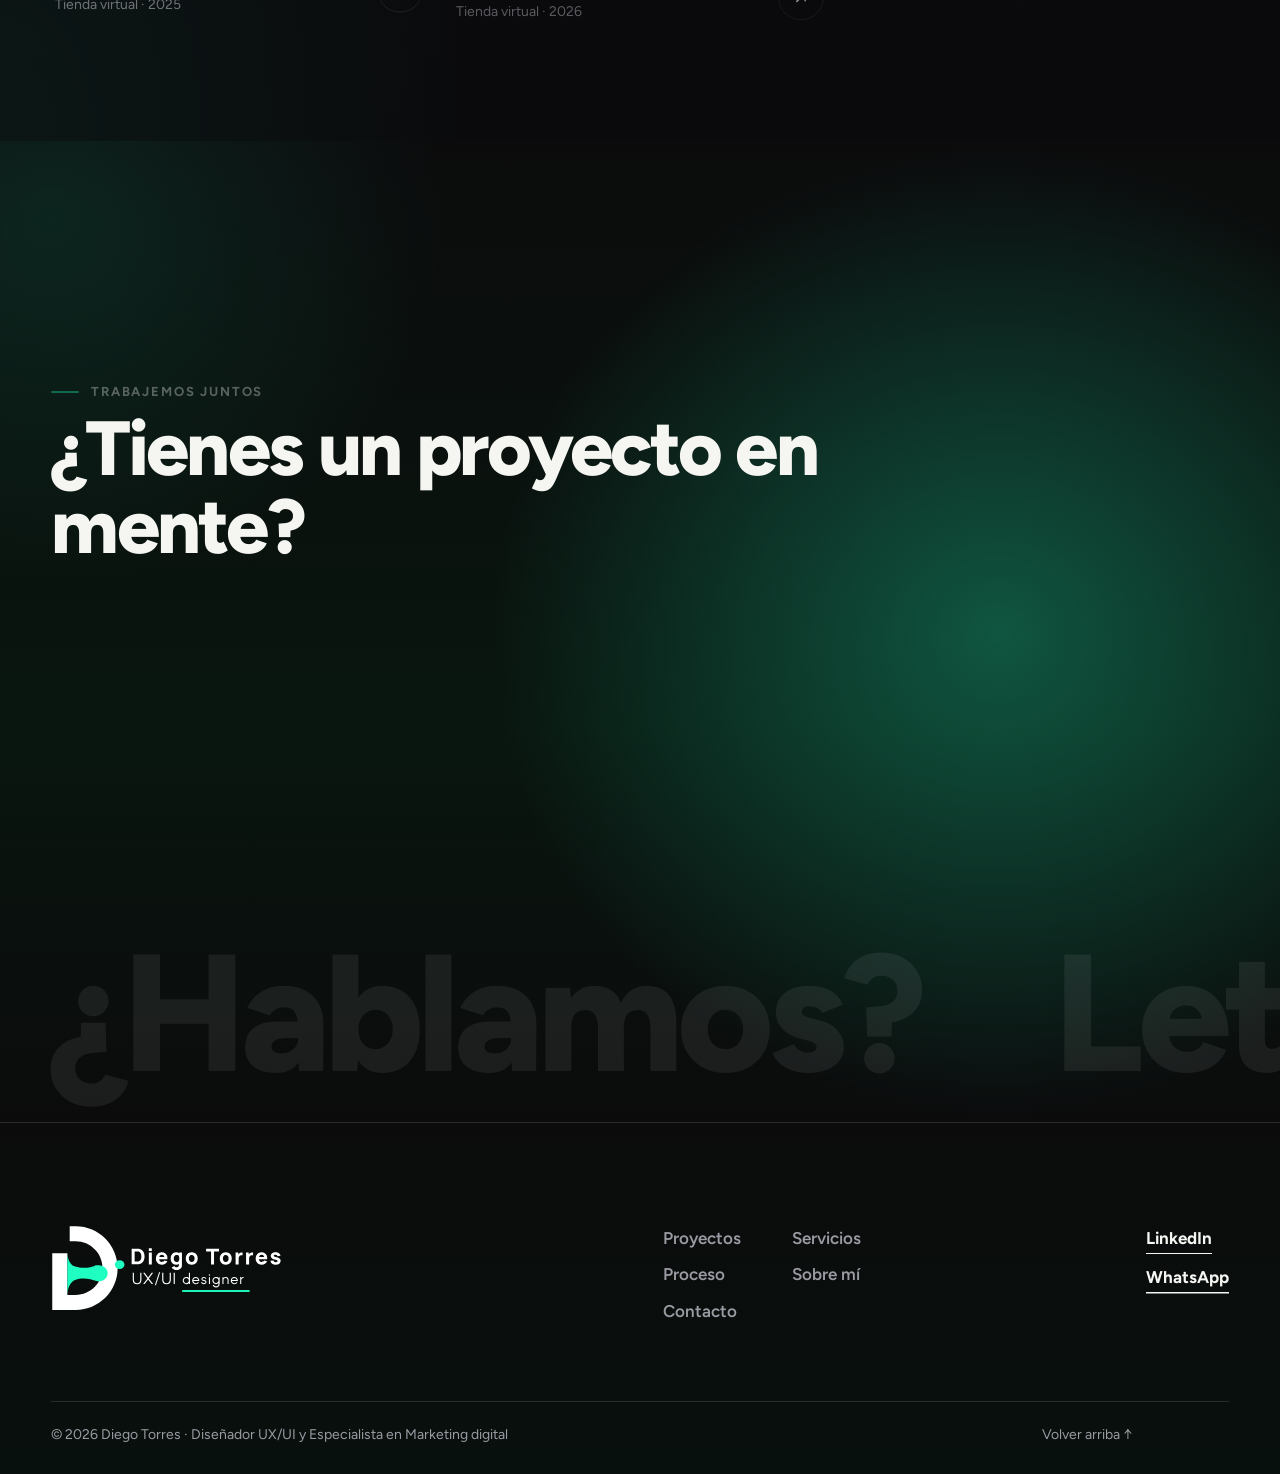
==== commit f1e5b993: "Principios: la sección ocupa el alto completo de la pantalla 'Cada decisión de diseño tiene un propó" ====
--- a/proyectos/index.html
+++ b/proyectos/index.html
@@ -32,7 +32,7 @@
 <link rel="preconnect" href="https://fonts.googleapis.com">
 <link rel="preconnect" href="https://fonts.gstatic.com" crossorigin>
 <link rel="stylesheet" href="https://fonts.googleapis.com/css2?family=Figtree:wght@300..900&family=JetBrains+Mono:wght@400;500&display=swap">
-<link rel="stylesheet" href="../assets/css/style.css?v=7008bc38">
+<link rel="stylesheet" href="../assets/css/style.css?v=59c2bfc3">
 <script>document.documentElement.classList.add('js','is-loading');setTimeout(function(){document.documentElement.classList.remove('is-loading')},8000)</script>
 <script type="application/ld+json">
 {"@context":"https://schema.org","@graph":[{"@type":"CollectionPage","@id":"https://diegotdesigner.com/proyectos/#pagina","url":"https://diegotdesigner.com/proyectos/","name":"Proyectos de Diego Torres","inLanguage":"es-CO","isPartOf":{"@id":"https://diegotdesigner.com/#website"},"about":{"@id":"https://diegotdesigner.com/#diego"}},{"@type":"BreadcrumbList","itemListElement":[{"@type":"ListItem","position":1,"name":"Inicio","item":"https://diegotdesigner.com/"},{"@type":"ListItem","position":2,"name":"Proyectos","item":"https://diegotdesigner.com/proyectos/"}]}]}
@@ -335,6 +335,6 @@
 <script src="../assets/vendor/gsap.min.js"></script>
 <script src="../assets/vendor/ScrollTrigger.min.js"></script>
 <script src="../assets/vendor/lenis.min.js"></script>
-<script src="../assets/js/main.js?v=7008bc38"></script>
+<script src="../assets/js/main.js?v=59c2bfc3"></script>
 </body>
 </html>
--- a/assets/css/style.css
+++ b/assets/css/style.css
@@ -223,7 +223,7 @@
 .manifesto__lead > * { max-width: min(760px, 54%); }
 .manifesto__lead .h2 { font-size: clamp(34px, 4.8vw, 80px); margin-bottom: clamp(24px, 3vw, 44px); max-width: min(900px, 58%); }
 .manifesto__text { font-size: clamp(20px, 2vw, 30px); line-height: 1.32; font-weight: 600; }
-.principles-sec { position: relative; z-index: 2; margin-top: calc(clamp(28px, 3.6vw, 60px) * -1); border-radius: clamp(28px, 3.6vw, 60px) clamp(28px, 3.6vw, 60px) 0 0; box-shadow: 0 -34px 90px -26px rgba(30, 90, 220, 0.4), 0 -1px 0 rgba(255, 255, 255, 0.9); padding-bottom: clamp(80px, 11vw, 160px); }
+.principles-sec { position: relative; z-index: 2; margin-top: calc(clamp(28px, 3.6vw, 60px) * -1); border-radius: clamp(28px, 3.6vw, 60px) clamp(28px, 3.6vw, 60px) 0 0; box-shadow: 0 -34px 90px -26px rgba(30, 90, 220, 0.4), 0 -1px 0 rgba(255, 255, 255, 0.9); padding-bottom: clamp(80px, 11vw, 160px); min-height: 100vh; min-height: 100svh; display: flex; flex-direction: column; justify-content: center; }
 .principles { padding-top: clamp(70px, 10vw, 150px); }
 /* Escritorio: el manifiesto queda fijo y la sección siguiente sube y lo tapa (la clase la pone main.js) */
 .manifesto-pinned .manifesto { min-height: 100vh; min-height: 100svh; padding: clamp(100px, 11vw, 150px) 0 clamp(60px, 7vw, 100px); display: flex; align-items: center; }
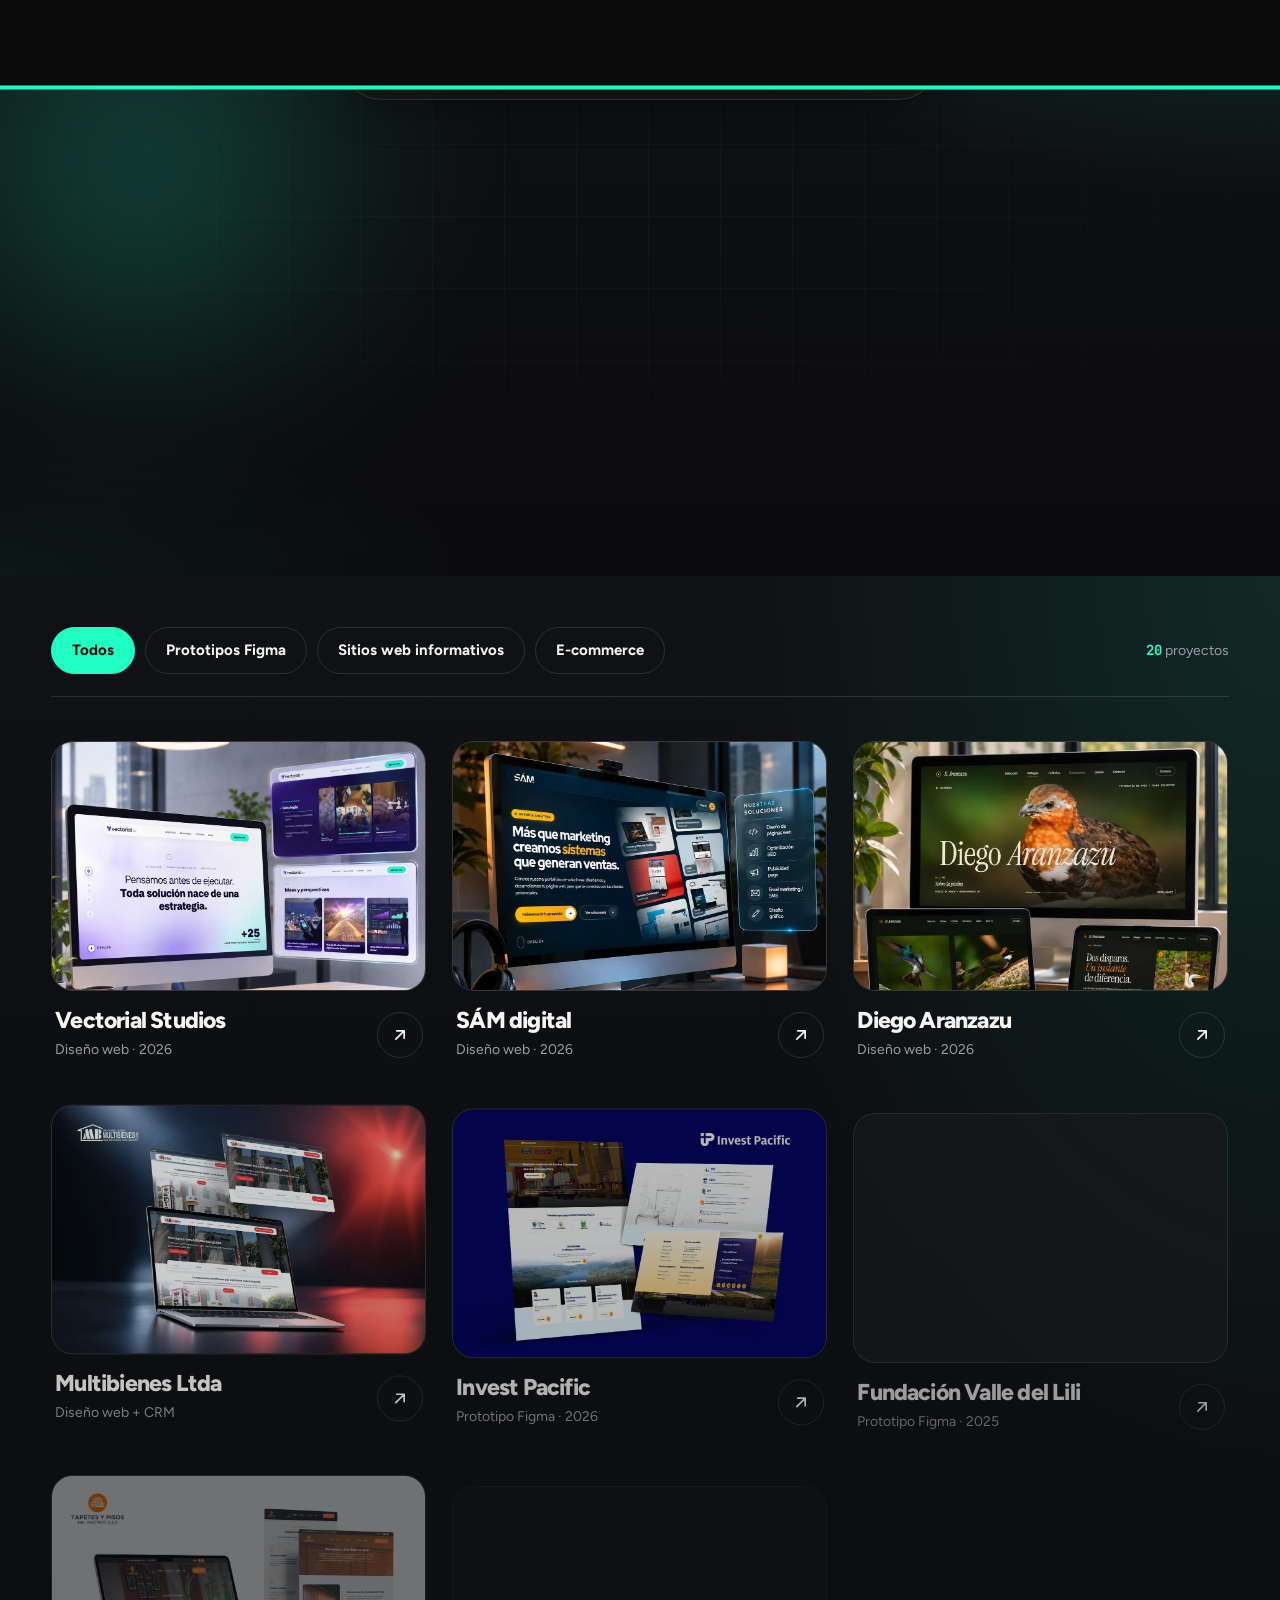
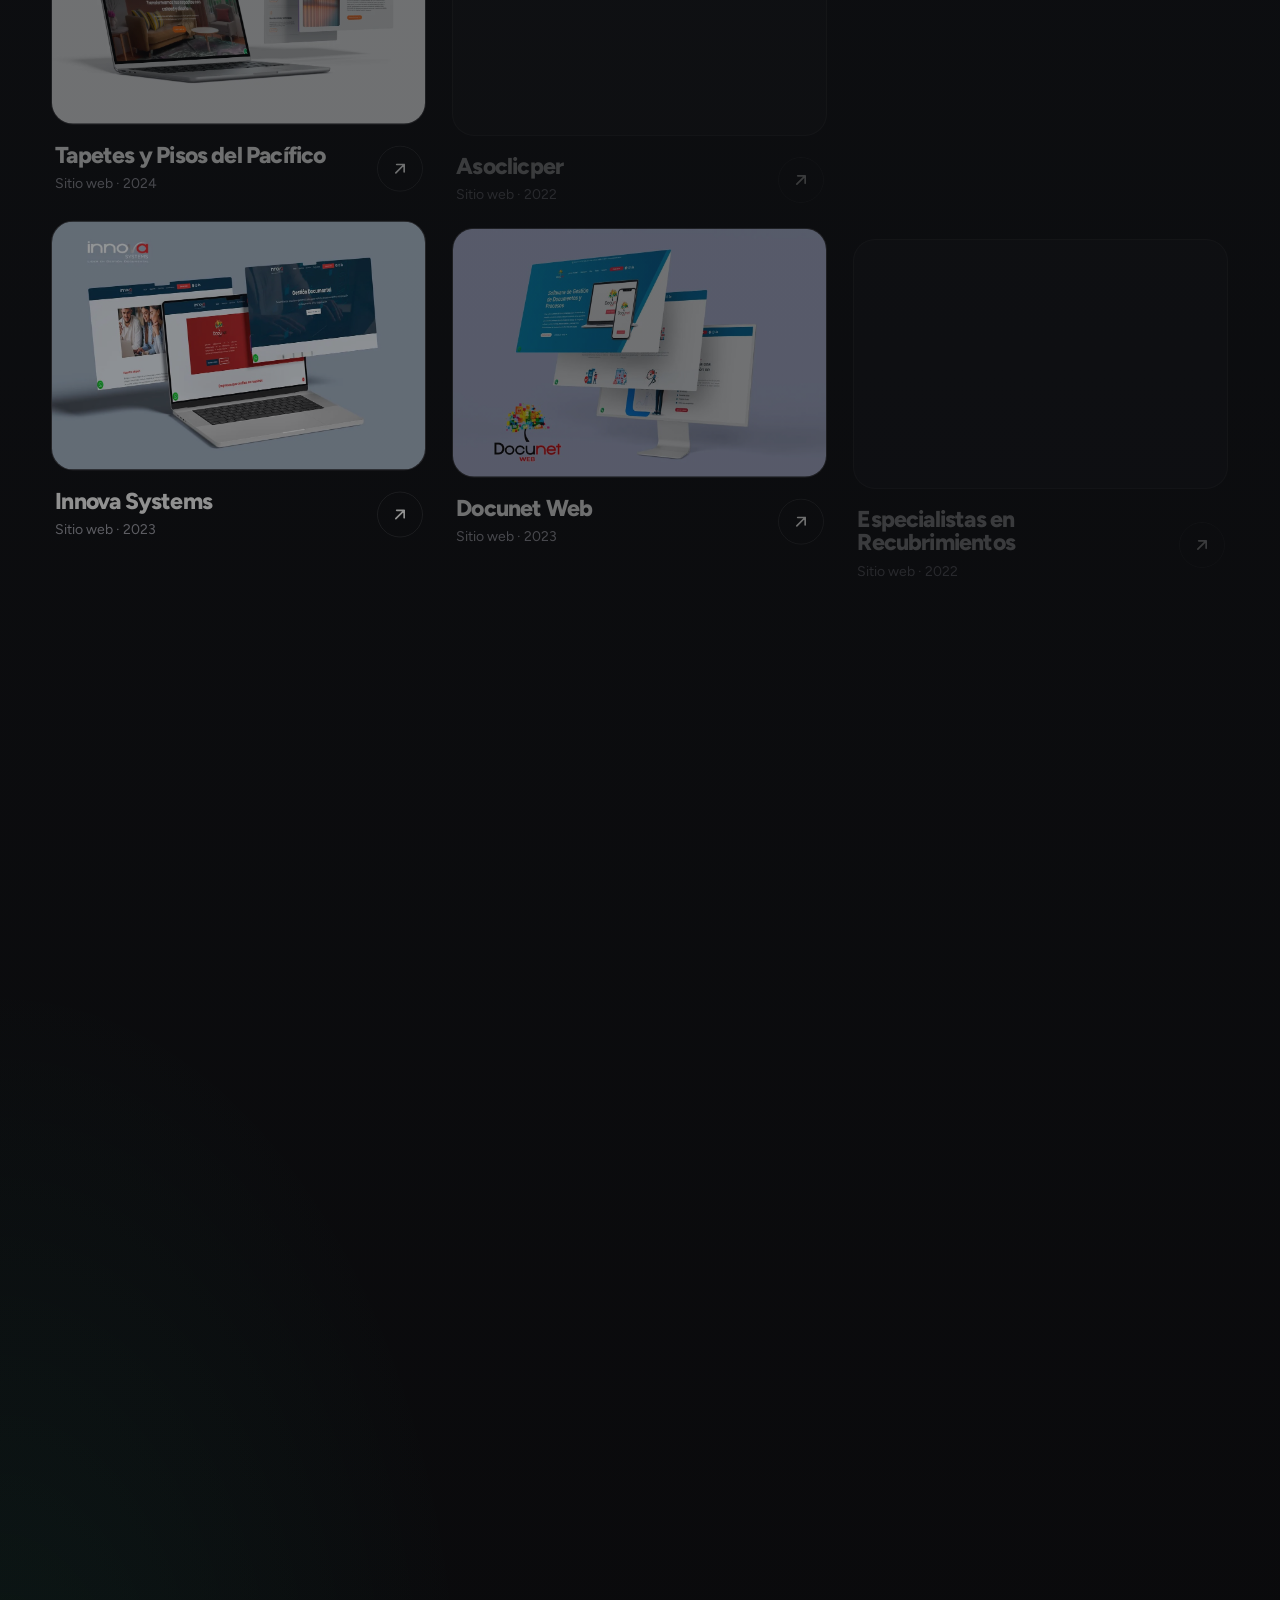
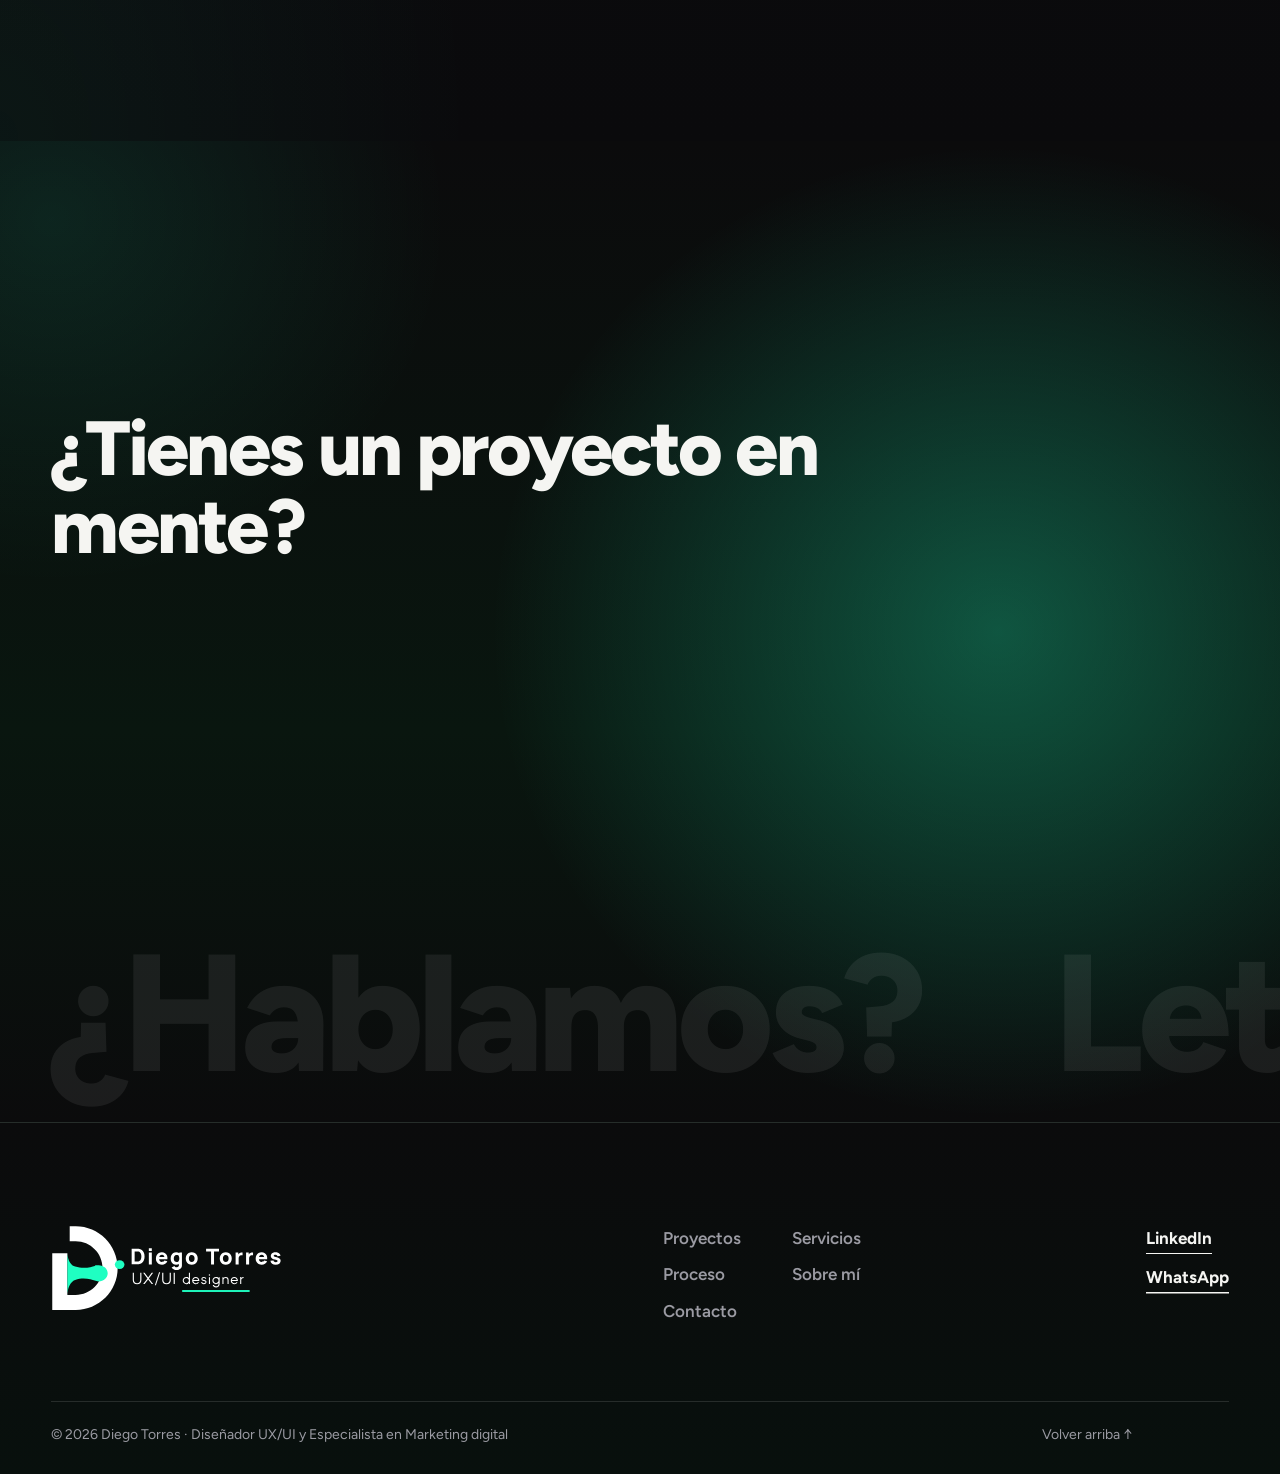
==== commit 06daafa5: "Texto: las palabras cortas tras coma o punto no quedan solas al final de la línea scrubWords agrupa " ====
--- a/proyectos/index.html
+++ b/proyectos/index.html
@@ -32,7 +32,7 @@
 <link rel="preconnect" href="https://fonts.googleapis.com">
 <link rel="preconnect" href="https://fonts.gstatic.com" crossorigin>
 <link rel="stylesheet" href="https://fonts.googleapis.com/css2?family=Figtree:wght@300..900&family=JetBrains+Mono:wght@400;500&display=swap">
-<link rel="stylesheet" href="../assets/css/style.css?v=59c2bfc3">
+<link rel="stylesheet" href="../assets/css/style.css?v=15704026">
 <script>document.documentElement.classList.add('js','is-loading');setTimeout(function(){document.documentElement.classList.remove('is-loading')},8000)</script>
 <script type="application/ld+json">
 {"@context":"https://schema.org","@graph":[{"@type":"CollectionPage","@id":"https://diegotdesigner.com/proyectos/#pagina","url":"https://diegotdesigner.com/proyectos/","name":"Proyectos de Diego Torres","inLanguage":"es-CO","isPartOf":{"@id":"https://diegotdesigner.com/#website"},"about":{"@id":"https://diegotdesigner.com/#diego"}},{"@type":"BreadcrumbList","itemListElement":[{"@type":"ListItem","position":1,"name":"Inicio","item":"https://diegotdesigner.com/"},{"@type":"ListItem","position":2,"name":"Proyectos","item":"https://diegotdesigner.com/proyectos/"}]}]}
@@ -335,6 +335,6 @@
 <script src="../assets/vendor/gsap.min.js"></script>
 <script src="../assets/vendor/ScrollTrigger.min.js"></script>
 <script src="../assets/vendor/lenis.min.js"></script>
-<script src="../assets/js/main.js?v=59c2bfc3"></script>
+<script src="../assets/js/main.js?v=15704026"></script>
 </body>
 </html>
--- a/assets/css/style.css
+++ b/assets/css/style.css
@@ -63,6 +63,7 @@
 .cm { display: inline-block; vertical-align: top; }
 .ci { display: inline-block; will-change: transform; }
 .sw { display: inline-block; }
+.nw { white-space: nowrap; }
 
 .dot { display: inline-block; width: 8px; height: 8px; border-radius: 50%; background: var(--mint); }
 .dot--pulse { box-shadow: 0 0 0 0 rgba(31, 255, 194, 0.6); animation: pulse 2s infinite; }
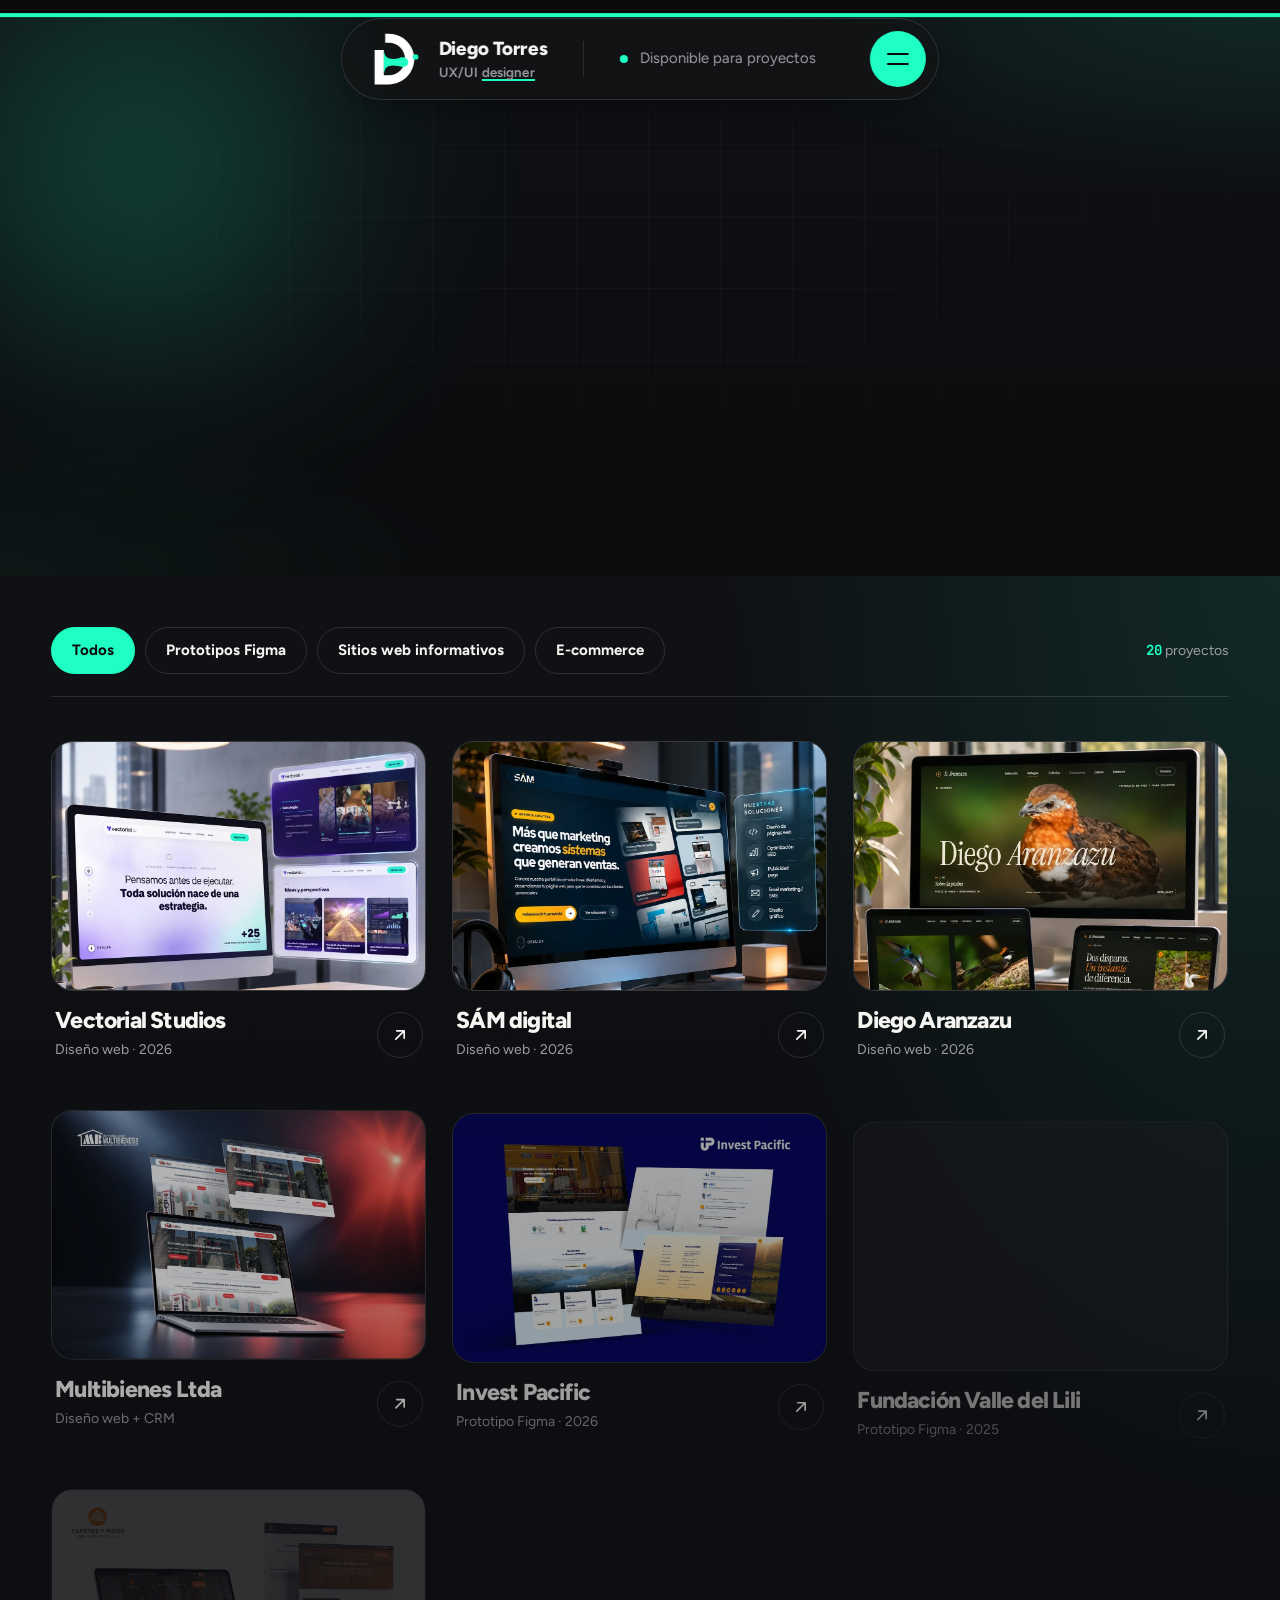
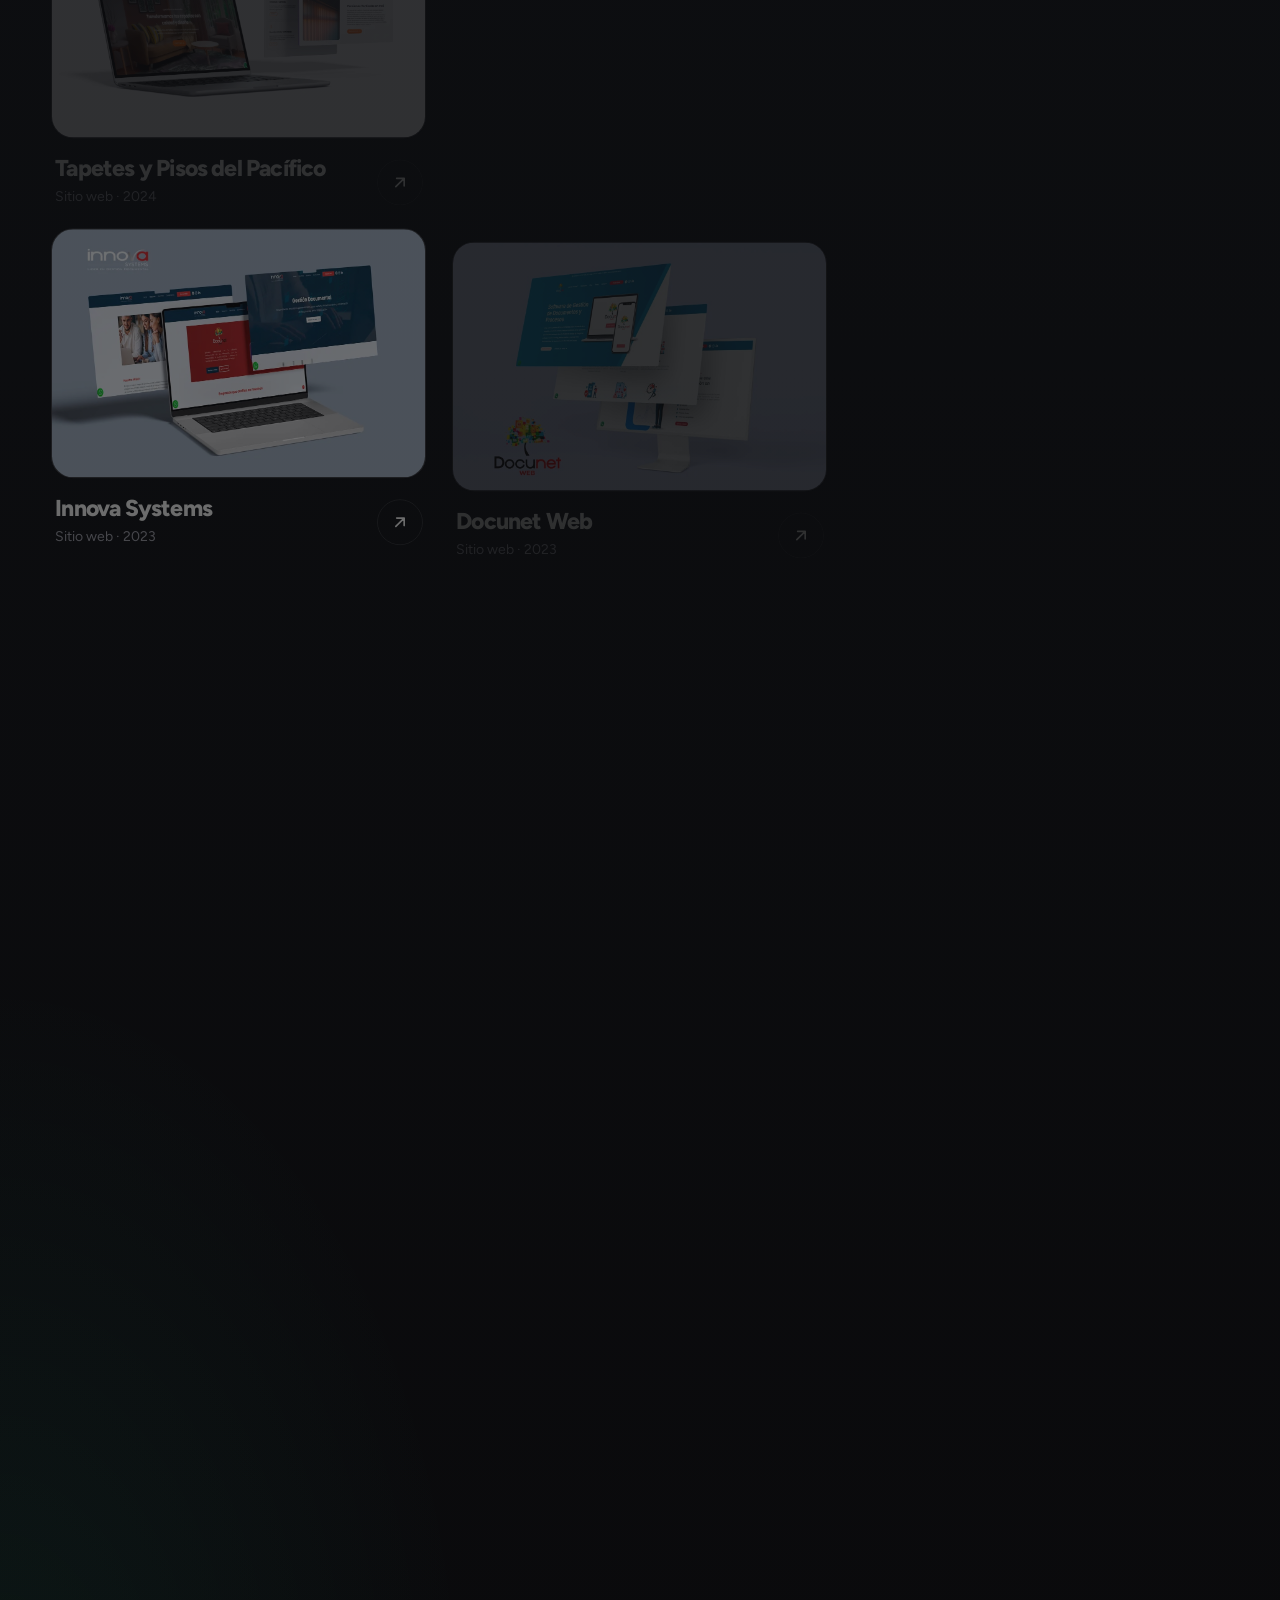
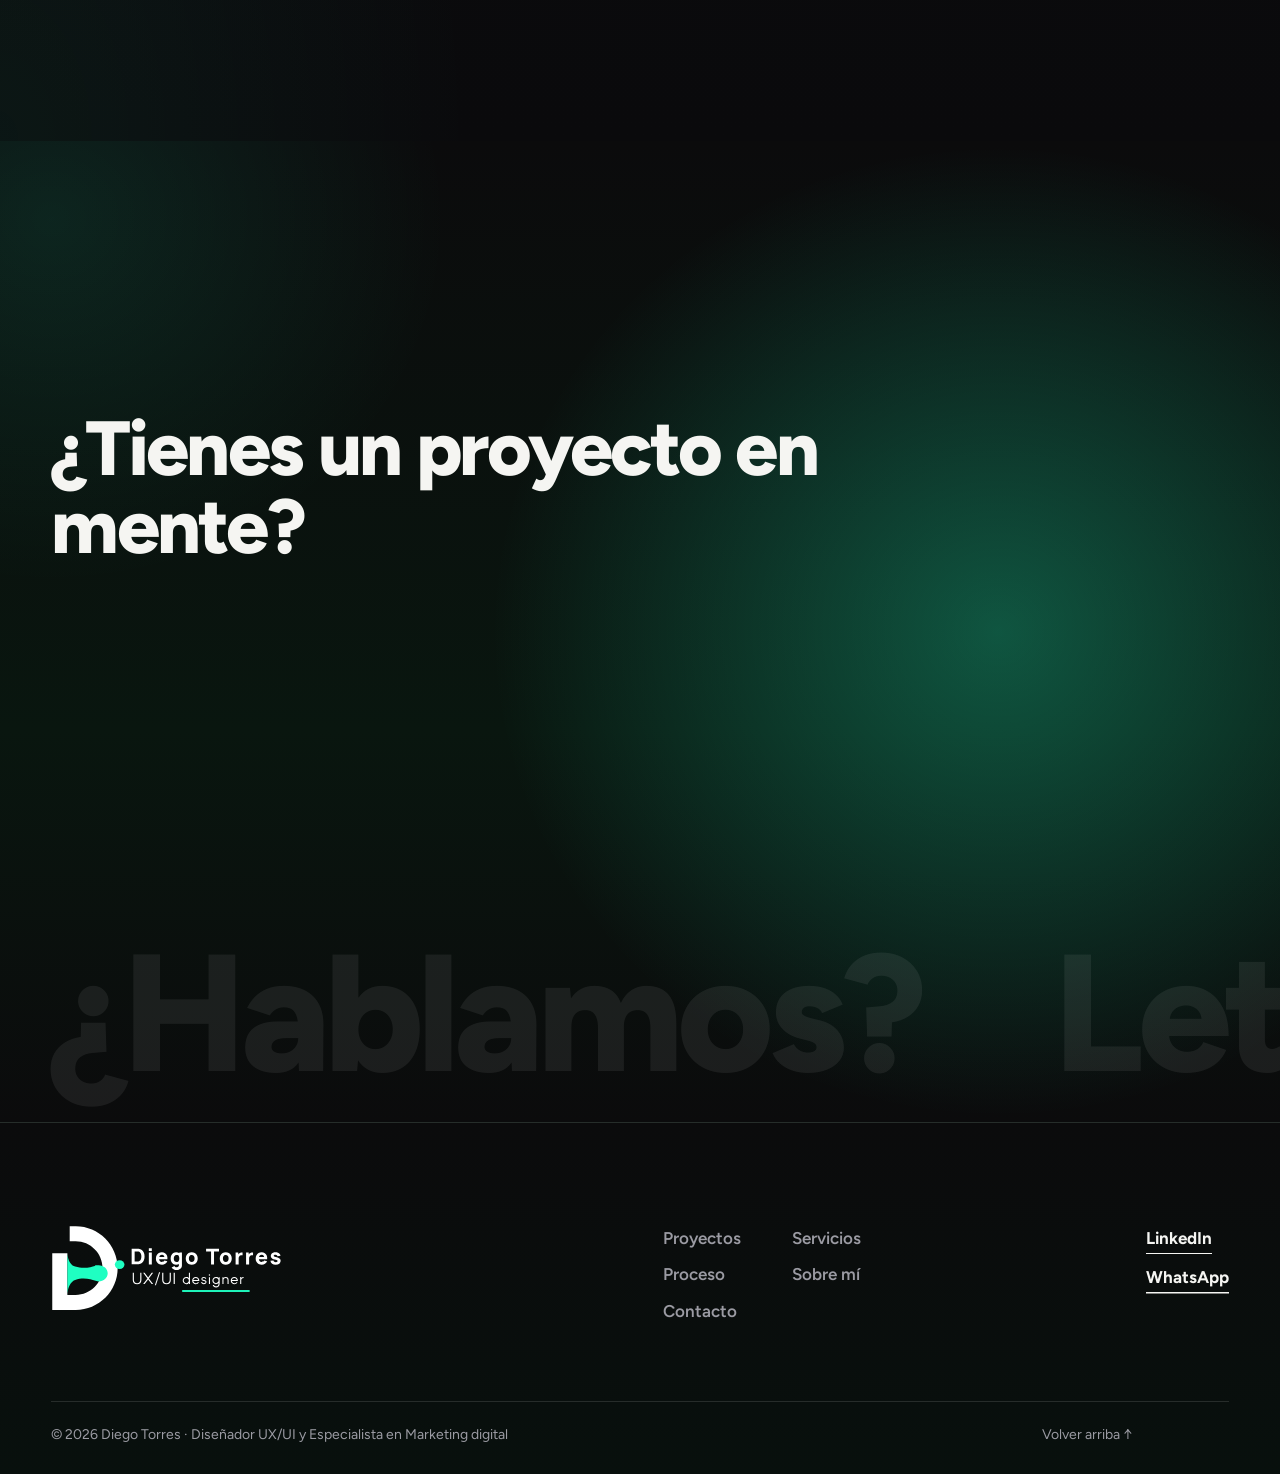
==== commit 801d563e: "SEO: encabezado descriptivo, datos estructurados completos, idioma/país y enlaces de identidad - h1 " ====
--- a/proyectos/index.html
+++ b/proyectos/index.html
@@ -6,6 +6,8 @@
 <title>Proyectos de diseño web y UX/UI | Diego Torres</title>
 <meta name="description" content="Sitios web, tiendas virtuales y prototipos en Figma diseñados por Diego Torres. Explora el portafolio completo.">
 <link rel="canonical" href="https://diegotdesigner.com/proyectos/">
+<link rel="alternate" hreflang="es-CO" href="https://diegotdesigner.com/proyectos/">
+<link rel="alternate" hreflang="x-default" href="https://diegotdesigner.com/proyectos/">
 <meta name="theme-color" content="#0b0b0c">
 <meta name="author" content="Diego Torres">
 <meta name="robots" content="index,follow,max-image-preview:large">
@@ -32,10 +34,10 @@
 <link rel="preconnect" href="https://fonts.googleapis.com">
 <link rel="preconnect" href="https://fonts.gstatic.com" crossorigin>
 <link rel="stylesheet" href="https://fonts.googleapis.com/css2?family=Figtree:wght@300..900&family=JetBrains+Mono:wght@400;500&display=swap">
-<link rel="stylesheet" href="../assets/css/style.css?v=15704026">
+<link rel="stylesheet" href="../assets/css/style.css?v=d522aec2">
 <script>document.documentElement.classList.add('js','is-loading');setTimeout(function(){document.documentElement.classList.remove('is-loading')},8000)</script>
 <script type="application/ld+json">
-{"@context":"https://schema.org","@graph":[{"@type":"CollectionPage","@id":"https://diegotdesigner.com/proyectos/#pagina","url":"https://diegotdesigner.com/proyectos/","name":"Proyectos de Diego Torres","inLanguage":"es-CO","isPartOf":{"@id":"https://diegotdesigner.com/#website"},"about":{"@id":"https://diegotdesigner.com/#diego"}},{"@type":"BreadcrumbList","itemListElement":[{"@type":"ListItem","position":1,"name":"Inicio","item":"https://diegotdesigner.com/"},{"@type":"ListItem","position":2,"name":"Proyectos","item":"https://diegotdesigner.com/proyectos/"}]}]}
+{"@context":"https://schema.org","@graph":[{"@type":"CollectionPage","@id":"https://diegotdesigner.com/proyectos/#pagina","url":"https://diegotdesigner.com/proyectos/","name":"Proyectos de Diego Torres","inLanguage":"es-CO","isPartOf":{"@id":"https://diegotdesigner.com/#website"},"about":{"@id":"https://diegotdesigner.com/#diego"},"mainEntity":{"@id":"https://diegotdesigner.com/proyectos/#lista"}},{"@type":"ItemList","@id":"https://diegotdesigner.com/proyectos/#lista","name":"Proyectos de diseño web y UX/UI de Diego Torres","numberOfItems":20,"itemListElement":[{"@type":"ListItem","position":1,"item":{"@type":"CreativeWork","name":"Vectorial Studios","url":"https://www.vectorial.co/","image":"https://diegotdesigner.com/assets/img/projects/vectorial.webp","creator":{"@id":"https://diegotdesigner.com/#diego"}}},{"@type":"ListItem","position":2,"item":{"@type":"CreativeWork","name":"SÁM digital","url":"https://samdigital.com.co/","image":"https://diegotdesigner.com/assets/img/projects/sam-digital.webp","creator":{"@id":"https://diegotdesigner.com/#diego"}}},{"@type":"ListItem","position":3,"item":{"@type":"CreativeWork","name":"Diego Aranzazu","url":"https://aranzazuphotos.com/","image":"https://diegotdesigner.com/assets/img/projects/diego-aranzazu.webp","creator":{"@id":"https://diegotdesigner.com/#diego"}}},{"@type":"ListItem","position":4,"item":{"@type":"CreativeWork","name":"Multibienes Ltda","url":"https://multibienesltda.com/","image":"https://diegotdesigner.com/assets/img/projects/multibienes.webp","creator":{"@id":"https://diegotdesigner.com/#diego"}}},{"@type":"ListItem","position":5,"item":{"@type":"CreativeWork","name":"Invest Pacific","url":"https://www.figma.com/proto/sOx7dur0wTKNmjbSGj4dV0/Invest-pacific?node-id=1774-7216&viewport=1929%2C1130%2C0.5&t=XPaAkTiLe54LVL4k-8&scaling=min-zoom&content-scaling=fixed&starting-point-node-id=1%3A2&show-proto-sidebar=1&page-id=0%3A1&hide-ui=1","image":"https://diegotdesigner.com/assets/img/projects/invest-pacific.webp","creator":{"@id":"https://diegotdesigner.com/#diego"}}},{"@type":"ListItem","position":6,"item":{"@type":"CreativeWork","name":"Fundación Valle del Lili","url":"https://www.figma.com/proto/NyMrCUp5XNS313tJBj2rNl/FVL-portal?node-id=793-4711&viewport=-1527%2C283%2C1&t=C5K0bnlIVfkAiIBC-8&scaling=min-zoom&content-scaling=fixed&starting-point-node-id=2%3A91&show-proto-sidebar=1&page-id=2%3A90&hide-ui=1","image":"https://diegotdesigner.com/assets/img/projects/fundacion-valle-del-lili.webp","creator":{"@id":"https://diegotdesigner.com/#diego"}}},{"@type":"ListItem","position":7,"item":{"@type":"CreativeWork","name":"Tapetes y Pisos del Pacífico","url":"https://tapetesypisos.com.co/","image":"https://diegotdesigner.com/assets/img/projects/tapetes-y-pisos.webp","creator":{"@id":"https://diegotdesigner.com/#diego"}}},{"@type":"ListItem","position":8,"item":{"@type":"CreativeWork","name":"Asoclicper","url":"https://asoclicper.com/","image":"https://diegotdesigner.com/assets/img/projects/asoclicper.webp","creator":{"@id":"https://diegotdesigner.com/#diego"}}},{"@type":"ListItem","position":9,"item":{"@type":"CreativeWork","name":"Volcali","url":"https://volcali.com/","image":"https://diegotdesigner.com/assets/img/projects/volcali.webp","creator":{"@id":"https://diegotdesigner.com/#diego"}}},{"@type":"ListItem","position":10,"item":{"@type":"CreativeWork","name":"Innova Systems","url":"https://innova.com.co/wp/","image":"https://diegotdesigner.com/assets/img/projects/innova-systems.webp","creator":{"@id":"https://diegotdesigner.com/#diego"}}},{"@type":"ListItem","position":11,"item":{"@type":"CreativeWork","name":"Docunet Web","url":"https://docunetweb.com.co/","image":"https://diegotdesigner.com/assets/img/projects/docunet-web.webp","creator":{"@id":"https://diegotdesigner.com/#diego"}}},{"@type":"ListItem","position":12,"item":{"@type":"CreativeWork","name":"Especialistas en Recubrimientos","url":"https://especialistascyr.com/","image":"https://diegotdesigner.com/assets/img/projects/especialistas-en-recubrimientos.webp","creator":{"@id":"https://diegotdesigner.com/#diego"}}},{"@type":"ListItem","position":13,"item":{"@type":"CreativeWork","name":"Mañanitas Naturalmente","url":"https://lasmananitasnaturalmente.com/","image":"https://diegotdesigner.com/assets/img/projects/mananitas-naturalmente.webp","creator":{"@id":"https://diegotdesigner.com/#diego"}}},{"@type":"ListItem","position":14,"item":{"@type":"CreativeWork","name":"Masnadal","url":"https://elmasnadal.com/es/","image":"https://diegotdesigner.com/assets/img/projects/masnadal.webp","creator":{"@id":"https://diegotdesigner.com/#diego"}}},{"@type":"ListItem","position":15,"item":{"@type":"CreativeWork","name":"Servipeugeot","url":"http://servipeugeot.com/","image":"https://diegotdesigner.com/assets/img/projects/servipeugeot.webp","creator":{"@id":"https://diegotdesigner.com/#diego"}}},{"@type":"ListItem","position":16,"item":{"@type":"CreativeWork","name":"La Llar de Foccachella","url":"https://lallardefoccalella.com/es/","image":"https://diegotdesigner.com/assets/img/projects/la-llar-de-foccachella.webp","creator":{"@id":"https://diegotdesigner.com/#diego"}}},{"@type":"ListItem","position":17,"item":{"@type":"CreativeWork","name":"Octopus Contenedor","url":"https://octopuscontenedor.com/","image":"https://diegotdesigner.com/assets/img/projects/octopus-contenedor.webp","creator":{"@id":"https://diegotdesigner.com/#diego"}}},{"@type":"ListItem","position":18,"item":{"@type":"CreativeWork","name":"Del Alto Valle Coffee","url":"https://delvallecoffee.com/","image":"https://diegotdesigner.com/assets/img/projects/del-alto-valle-coffee.webp","creator":{"@id":"https://diegotdesigner.com/#diego"}}},{"@type":"ListItem","position":19,"item":{"@type":"CreativeWork","name":"Almore Coffee","url":"https://almorecoffee.com/","image":"https://diegotdesigner.com/assets/img/projects/almore-coffee.webp","creator":{"@id":"https://diegotdesigner.com/#diego"}}},{"@type":"ListItem","position":20,"item":{"@type":"CreativeWork","name":"Tuyo","url":"https://www.tuyoshop.com/","image":"https://diegotdesigner.com/assets/img/projects/tuyo.webp","creator":{"@id":"https://diegotdesigner.com/#diego"}}}]},{"@type":"BreadcrumbList","itemListElement":[{"@type":"ListItem","position":1,"name":"Inicio","item":"https://diegotdesigner.com/"},{"@type":"ListItem","position":2,"name":"Proyectos","item":"https://diegotdesigner.com/proyectos/"}]}]}
 </script>
 
 </head>
@@ -79,7 +81,7 @@
     </ul>
     <div class="menu__foot">
       <a class="btn btn--mint" href="https://wa.link/ydvb9j" target="_blank" rel="noopener noreferrer">Hablemos de tu proyecto <svg class="ico" viewBox="0 0 24 24" aria-hidden="true"><path d="M7 17 17 7M8 7h9v9" fill="none" stroke="currentColor" stroke-width="2" stroke-linecap="round" stroke-linejoin="round"/></svg></a>
-      <a class="link-u" href="https://www.linkedin.com/in/diegotorres-mktdigital/" target="_blank" rel="noopener noreferrer">LinkedIn</a>
+      <a class="link-u" href="https://www.linkedin.com/in/diegotorres-mktdigital/" target="_blank" rel="me noopener noreferrer">LinkedIn</a>
     </div>
   </div>
 </nav>
@@ -95,7 +97,7 @@
     <div class="hero__bg" aria-hidden="true"><span class="orb orb--a"></span><span class="hero__grid"></span></div>
     <div class="wrap phead__inner">
       <p class="chip chip--dark" data-hero-in><i class="dot"></i> Portafolio</p>
-      <h1 class="phead__title" aria-label="Proyectos"><span data-chars aria-hidden="true">Proyectos</span><sup class="phead__count" data-hero-in>20</sup></h1>
+      <h1 class="phead__title" aria-label="Proyectos de diseño web y UX/UI de Diego Torres"><span data-chars aria-hidden="true">Proyectos</span><span class="sr-only"> de diseño web y UX/UI de Diego Torres</span><sup class="phead__count" data-hero-in>20</sup></h1>
       <p class="phead__lead" data-hero-in>Sitios web, tiendas virtuales y prototipos pensados para guiar al usuario, generar acción y medir resultados.</p>
     </div>
   </section>
@@ -301,7 +303,7 @@
       <p class="contact__text" data-reveal>Si estás buscando mejorar tu sitio web, lanzar un nuevo proyecto o trabajar en la optimización de tu presencia digital, podemos hablar.</p>
       <div class="contact__actions" data-reveal>
         <a class="btn btn--mint btn--lg" href="https://wa.link/ydvb9j" target="_blank" rel="noopener noreferrer" data-magnetic>Hablemos de tu proyecto <svg class="ico" viewBox="0 0 24 24" aria-hidden="true"><path d="M7 17 17 7M8 7h9v9" fill="none" stroke="currentColor" stroke-width="2" stroke-linecap="round" stroke-linejoin="round"/></svg></a>
-        <a class="link-u" href="https://www.linkedin.com/in/diegotorres-mktdigital/" target="_blank" rel="noopener noreferrer">LinkedIn</a>
+        <a class="link-u" href="https://www.linkedin.com/in/diegotorres-mktdigital/" target="_blank" rel="me noopener noreferrer">LinkedIn</a>
       </div>
     </div>
     <div class="contact__marquee" aria-hidden="true">
@@ -321,7 +323,7 @@
       <a href="../#contacto">Contacto</a>
     </nav>
     <div class="foot__links">
-      <a class="link-u" href="https://www.linkedin.com/in/diegotorres-mktdigital/" target="_blank" rel="noopener noreferrer">LinkedIn</a>
+      <a class="link-u" href="https://www.linkedin.com/in/diegotorres-mktdigital/" target="_blank" rel="me noopener noreferrer">LinkedIn</a>
       <a class="link-u" href="https://wa.link/ydvb9j" target="_blank" rel="noopener noreferrer">WhatsApp</a>
     </div>
   </div>
@@ -335,6 +337,6 @@
 <script src="../assets/vendor/gsap.min.js"></script>
 <script src="../assets/vendor/ScrollTrigger.min.js"></script>
 <script src="../assets/vendor/lenis.min.js"></script>
-<script src="../assets/js/main.js?v=15704026"></script>
+<script src="../assets/js/main.js?v=d522aec2"></script>
 </body>
 </html>
--- a/assets/css/style.css
+++ b/assets/css/style.css
@@ -63,6 +63,7 @@
 .cm { display: inline-block; vertical-align: top; }
 .ci { display: inline-block; will-change: transform; }
 .sw { display: inline-block; }
+.sr-only { position: absolute; width: 1px; height: 1px; margin: -1px; padding: 0; overflow: hidden; clip: rect(0, 0, 0, 0); clip-path: inset(50%); white-space: nowrap; border: 0; }
 .nw { white-space: nowrap; }
 
 .dot { display: inline-block; width: 8px; height: 8px; border-radius: 50%; background: var(--mint); }
